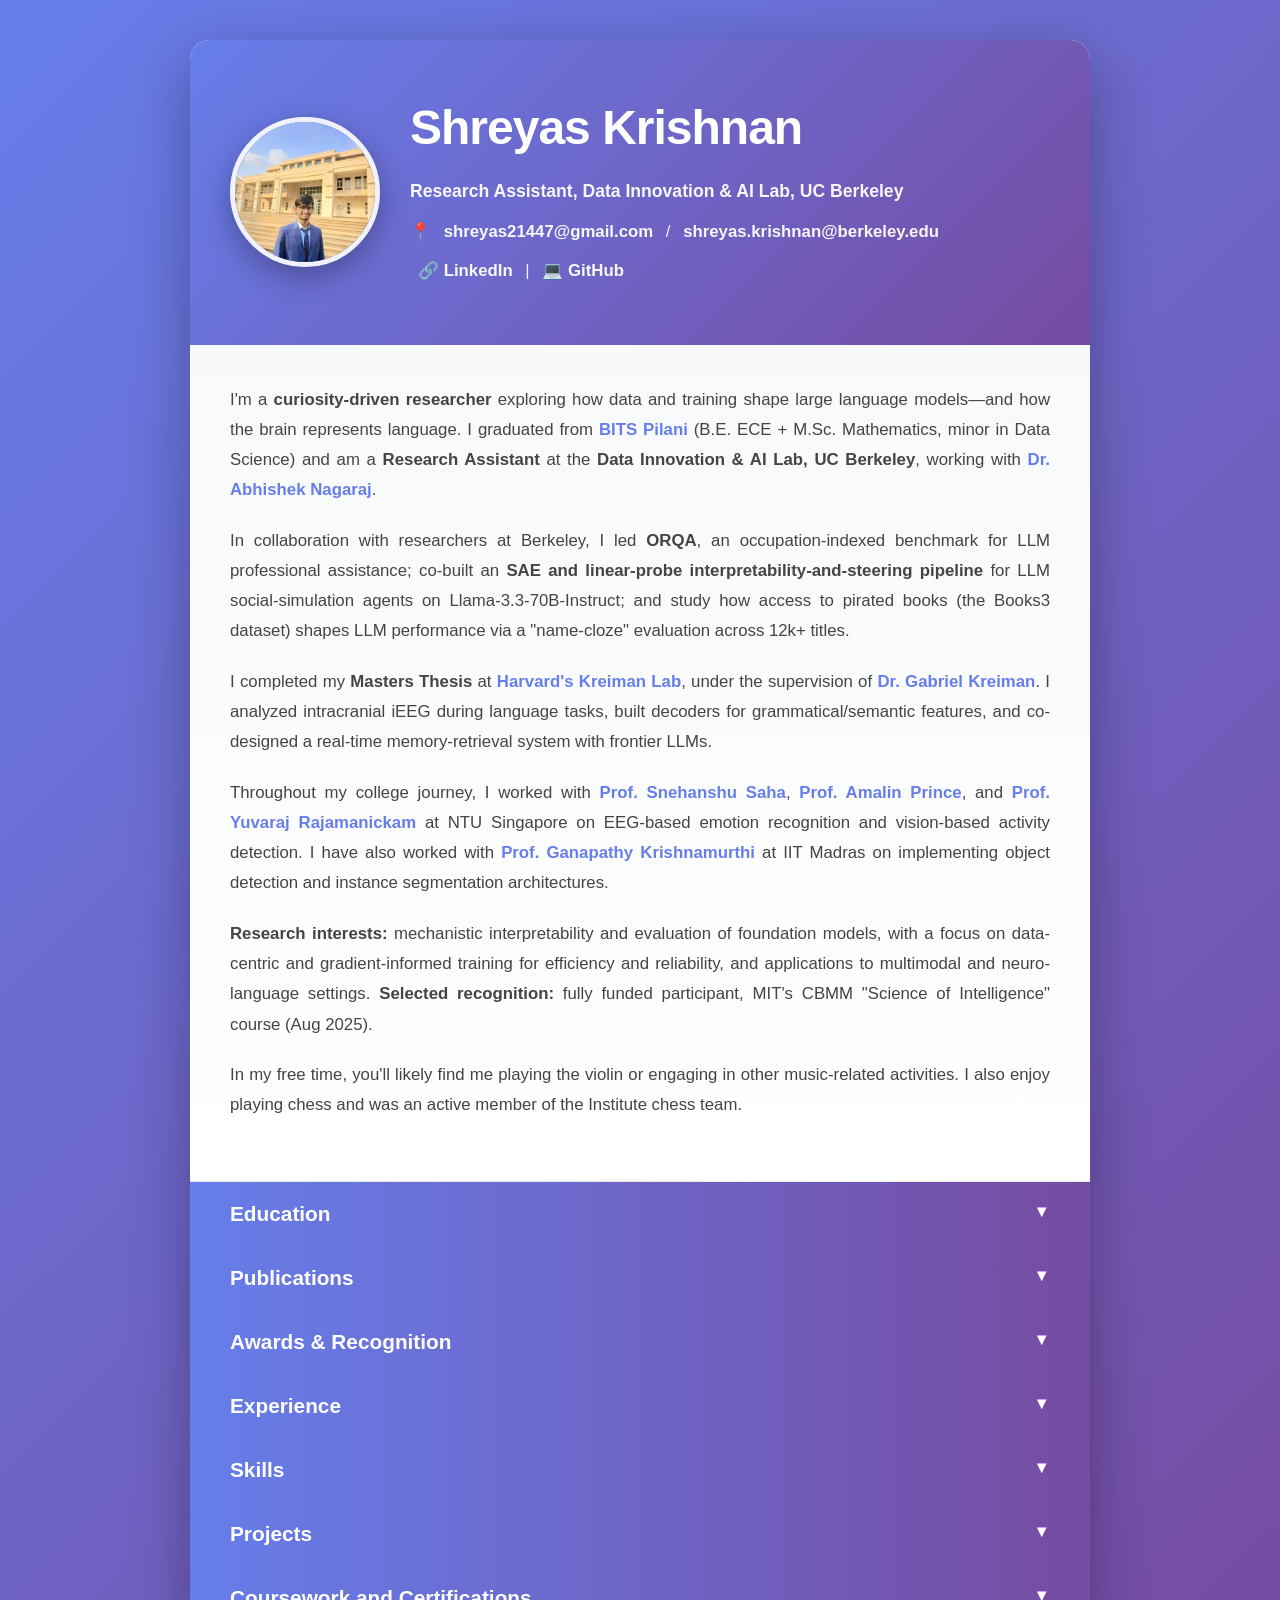
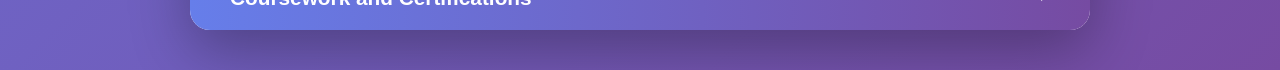
==== index.html @ ce3d44ed "Sync site with CV.pdf; switch contact email to shreyas.krishnan@berkeley.edu" ====
<!DOCTYPE html>
<html lang="en">
<head>
    <meta charset="UTF-8">
    <meta name="viewport" content="width=device-width, initial-scale=1.0">
    <meta http-equiv="Cache-Control" content="no-cache, no-store, must-revalidate">
    <meta http-equiv="Pragma" content="no-cache">
    <meta http-equiv="Expires" content="0">
    <meta name="description" content="Shreyas Krishnan - Research Assistant at the Data Innovation & AI Lab, UC Berkeley. Mechanistic interpretability and evaluation of foundation models, data-centric training, and neuro-language research.">
    <meta name="author" content="Shreyas Krishnan">
    <title>Shreyas Krishnan | Researcher & Engineer</title>
    <link rel="stylesheet" type="text/css" href="style.css">
</head>
<body>
    <div class="container">
        <header>
            <img src="me.jpeg" alt="Profile Picture" class="profile-pic">
            <div class="contact-info">
                <h1>Shreyas Krishnan</h1>
                <p style="font-size: 1.1em; margin-bottom: 12px;"><strong>Research Assistant, Data Innovation & AI Lab, UC Berkeley</strong></p>
                <p>📍 <a href="mailto:shreyas21447@gmail.com" target="_blank">shreyas21447@gmail.com</a> / <a href="mailto:shreyas.krishnan@berkeley.edu" target="_blank">shreyas.krishnan@berkeley.edu</a></p>
                <p><a href="https://www.linkedin.com/in/shreyas-krishnan-579989212/" target="_blank">🔗 LinkedIn</a> | <a href="https://github.com/sk160902" target="_blank">💻 GitHub</a></p>
            </div>
        </header>
        <div class="intro">
            <p>I'm a <strong>curiosity-driven researcher</strong> exploring how data and training shape large language models—and how the brain represents language. I graduated from <a href="https://www.bits-pilani.ac.in/goa/" target="_blank">BITS Pilani</a> (B.E. ECE + M.Sc. Mathematics, minor in Data Science) and am a <strong>Research Assistant</strong> at the <strong>Data Innovation & AI Lab, UC Berkeley</strong>, working with <a href="https://www.abhishekn.com/" target="_blank">Dr. Abhishek Nagaraj</a>.</p>

            <p>In collaboration with researchers at Berkeley, I led <strong>ORQA</strong>, an occupation-indexed benchmark for LLM professional assistance; co-built an <strong>SAE and linear-probe interpretability-and-steering pipeline</strong> for LLM social-simulation agents on Llama-3.3-70B-Instruct; and study how access to pirated books (the Books3 dataset) shapes LLM performance via a "name-cloze" evaluation across 12k+ titles.</p>
            
            <p>I completed my <strong>Masters Thesis</strong> at <a href="https://klab.tch.harvard.edu/" target="_blank">Harvard's Kreiman Lab</a>, under the supervision of <strong><a href="https://brain.harvard.edu/?people=gabriel-kreiman" target="_blank">Dr. Gabriel Kreiman</a></strong>. I analyzed intracranial iEEG during language tasks, built decoders for grammatical/semantic features, and co-designed a real-time memory-retrieval system with frontier LLMs.</p>
            
            <p>Throughout my college journey, I worked with <a href="https://www.bits-pilani.ac.in/goa/snehanshu-saha" target="_blank">Prof. Snehanshu Saha</a>, <a href="https://www.bits-pilani.ac.in/goa/amalin-prince-a" target="_blank">Prof. Amalin Prince</a>, and <a href="https://dr.ntu.edu.sg/cris/rp/rp01611" target="_blank">Prof. Yuvaraj Rajamanickam</a> at NTU Singapore on EEG-based emotion recognition and vision-based activity detection. I have also worked with <strong><a href="https://ed.iitm.ac.in/~gankrish/" target="_blank">Prof. Ganapathy Krishnamurthi</a></strong> at IIT Madras on implementing object detection and instance segmentation architectures.</p>
            
            <p><strong>Research interests:</strong> mechanistic interpretability and evaluation of foundation models, with a focus on data-centric and gradient-informed training for efficiency and reliability, and applications to multimodal and neuro-language settings. <strong>Selected recognition:</strong> fully funded participant, MIT's CBMM "Science of Intelligence" course (Aug 2025).</p>
            
            <p>In my free time, you'll likely find me playing the violin or engaging in other music-related activities. I also enjoy playing chess and was an active member of the Institute chess team.</p>
        </div>
        
        
        

        <!-- Education Section -->
        <section id="education">
            <button class="collapsible">Education</button>
            <div class="content">
                <section id="education">
                    <h2>Education</h2>
                    <div class="education-item">
                        <h3>🎓 Birla Institute of Technology and Science, Pilani - Goa Campus</h3>
                        <p><strong>Dual Degree:</strong> B.E. Electronics and Communication Engineering & M.Sc. Mathematics; Minor in Data Science</p>
                        <p>📅 Aug 2020 - Aug 2025</p>
                        <p><strong>Thesis:</strong> Beyond modalities: robust neural representation of language in the brain — <a href="https://klab.tch.harvard.edu/publications/Publications_Theses.html" target="_blank">Link</a></p>
                    </div>
                    <div class="education-item">
                        <h3>🏫 Central Board of Secondary Education</h3>
                        <p><strong>12th Grade:</strong> 94.6% (March 2020)</p>
                        <p><strong>10th Grade:</strong> 93.8% (March 2018)</p>
                    </div>
                </section>
                
            </div>
        </section>

        <!-- Publications Section -->
        <section id="publications">
            <button class="collapsible">Publications</button>
            <div class="content">
                <section id="publications">
                    <h2>Publications</h2>
                    
                    <h3 style="color: #667eea; margin-top: 20px; margin-bottom: 15px;">📚 Journal & Conference Papers</h3>

                    <div class="project-item">
                        <p><strong>S. Krishnan</strong>, A. Murugan, A. Nagaraj. <em>GlobeBench: Source-Grounded Evaluation of Local Geographic Assistance</em>. GenAI4World Workshop, COLM 2026.</p>
                        <p>Status: <span style="color: #28a745; font-weight: 600;">Accepted</span> | <a href="https://drive.google.com/file/d/1xiP2SgnE3cLuk8GjDX6QmC9SCT3b9lBt/view?usp=sharing" target="_blank">📄 Preprint</a></p>
                    </div>

                    <div class="project-item">
                        <p><strong>S. Krishnan</strong>, A. Thamma. <em>Human-Prior Correction: Post-hoc Calibration that Aligns Vision Models with Human Uncertainty</em>. ICCV - HiCV Workshop 2025.</p>
                        <p>Status: <span style="color: #28a745; font-weight: 600;">Accepted</span></p>
                    </div>

                    <div class="project-item">
                        <p>J. G. Fan, A. Murugan, <strong>S. Krishnan</strong>, A. Nagaraj. <em>Beyond Prompting: Using Sparse Autoencoders and Probes to Understand and Steer LLM Agents in Social Scientific Simulations</em>. NBER and EMNLP 2026.</p>
                        <p>Status: <span style="color: #28a745; font-weight: 600;">Accepted</span> | <a href="https://drive.google.com/file/d/1OtBwfhyYGNLafkCDrtJZJgt2ElcQUaCB/view?usp=drive_link" target="_blank">📄 Preprint</a></p>
                    </div>

                    <div class="project-item">
                        <p><strong>S. Krishnan</strong>, L. Murugan, A. Hassouneh, Y. Rajamanickam, A. Prince, T. Thiyagasundaram, M. Murugappan (2024). <em>Emotion Recognition using ResNet Feature Extraction on EEG Signals</em>. IET (UK), Book Chapter.</p>
                        <p><a href="https://doi.org/10.1049/PBHE056E_ch1" target="_blank">🔗 DOI</a> | <a href="https://drive.google.com/file/d/1P_c2sdwix7gb4zEip7kXa9dpnQrpAAET/view?usp=sharing" target="_blank">📄 View Paper</a></p>
                    </div>

                    <div class="project-item">
                        <p><strong>S. Krishnan</strong> (2025). <em>Vision Transformer for Hand-Raise Recognition in Remote Learning (93.82% ± 2.16%, 5-fold CV)</em>. IEEE CIACON 2025.</p>
                        <p>Status: <span style="color: #28a745; font-weight: 600;">Accepted</span> | <a href="https://ieeexplore.ieee.org/document/11189615" target="_blank">🔗 DOI</a> | <a href="https://drive.google.com/file/d/17EsKI99nexwI0IRmhUDE0p4kRCbpplAE/view?usp=sharing" target="_blank">📄 View Paper</a></p>
                    </div>

                    <div class="project-item">
                        <p><strong>S. Krishnan</strong>, A. Das (2025). <em>Harnessing Chaos and Causality in Neural Networks: A Pruning Strategy for Enhanced Performance and Explainability</em>. IJSCAI 2025.</p>
                        <p>Status: <span style="color: #28a745; font-weight: 600;">Accepted</span> | <a href="https://drive.google.com/file/d/1vUTmcQxy4MyT9sApzhch0Ic2o0ZmkBiw/view?usp=sharing" target="_blank">📄 View Paper</a></p>
                    </div>

                    <h3 style="color: #764ba2; margin-top: 30px; margin-bottom: 15px;">📝 Preprints / Under Review</h3>

                    <div class="project-item">
                        <p>D. Mayo, C. Zhang, <strong>S. Krishnan</strong>, A. Shaw, B. Katz, A. Barbu, B. Cheung (supervision). <em>Look But Don't Touch: Gradient-Informed Selection Training</em>. Under submission: ICLR 2026.</p>
                        <p>Status: <span style="color: #ffc107; font-weight: 600;">Under Review</span> | <a href="https://drive.google.com/file/d/1M84Wd7iwk7GG5nL_2XIQE_8A-V4XWT5N/view?usp=sharing" target="_blank">📄 Preprint</a></p>
                    </div>

                    <div class="project-item">
                        <p><strong>S. Krishnan</strong>, S. Chang, A. Nagaraj. <em>ORQA: An Occupation Realistic Question and Answer Benchmark for LLM Professional Assistance</em>. Under review at NeurIPS 2026.</p>
                        <p>Status: <span style="color: #ffc107; font-weight: 600;">Under Review</span> | <a href="https://drive.google.com/file/d/1BnGMlPYTXYX55ckbVwa9dPJT2jYlojpD/view?usp=drive_link" target="_blank">📄 Preprint</a></p>
                    </div>

                    <div class="project-item">
                        <p><strong>S. Krishnan</strong>, A. Thamma (2025). <em>Plan–Check–Revise: A Token-Paritized Two-Agent Protocol for Verifiable Math Reasoning</em>. Submitted to NeurIPS 2025 Workshop MATHAI.</p>
                        <p>Status: <span style="color: #ffc107; font-weight: 600;">Under Review</span></p>
                    </div>

                    <div class="project-item">
                        <p>S. Madan, <strong>S. Krishnan</strong>, G. Kreiman (2025). <em>Augmenting Human Memory with AI: Benchmarking Long-term Personal Memory Recall in LLMs</em>. Under submission: NeurIPS 2025.</p>
                        <p>Status: <span style="color: #ffc107; font-weight: 600;">Under Review</span> | <a href="https://drive.google.com/file/d/1PQPIRl56EdU1B-kvPxZWCYuzNp6ttm3b/view?usp=drive_link" target="_blank">📄 Preprint</a></p>
                    </div>

                    <div class="project-item">
                        <p>P. Misra*, <strong>S. Krishnan</strong>*, A. Sharma*, Y.-C. Shih, H.-Y. Yu, D. Weisholtz, S. Stone, J. Madsen, J. Bulacio, W. Bingaman, G. Kreiman (2025). <em>Robust and Multimodal Decoding of Syntax and Semantics with Intracranial Signals in the Human Brain</em>. Under submission at Nature. <span style="font-size: 0.9em;">(* equal contribution)</span></p>
                        <p>Status: <span style="color: #ffc107; font-weight: 600;">Under Review</span> | <a href="https://drive.google.com/file/d/15c-c06CzFE2np-uEJymfpxWymuqoP0vR/view?usp=sharing" target="_blank">📄 Preprint</a></p>
                    </div>

                    <div class="project-item">
                        <p><strong>S. Krishnan</strong>, A. Thamma (2025). <em>Hallucination Guardrails for VLM Instructions: Sensor–Language Conflict Detection for Safer Human–Robot Interaction</em>. Submitted to IEEE IROS 2025 Workshop HEAI.</p>
                        <p>Status: <span style="color: #ffc107; font-weight: 600;">Under Review</span></p>
                    </div>

                    <div class="project-item">
                        <p><em>Ongoing research with Dr. Abhishek Nagaraj on how access to pirated books (the Books3 dataset) shapes large language model performance. NBER Working Paper 33598.</em></p>
                        <p>Status: <span style="color: #17a2b8; font-weight: 600;">Ongoing Research</span> | <a href="https://drive.google.com/file/d/11LdFjislG8ZOv7t0aVWqF5dOCHzSQWx7/view?usp=sharing" target="_blank">📄 Working Paper</a></p>
                    </div>

                    <h3 style="color: #764ba2; margin-top: 30px; margin-bottom: 15px;">🧑‍⚖️ Service</h3>

                    <div class="project-item">
                        <p>Peer reviewer, <a href="https://mathai2025.github.io/" target="_blank">NeurIPS 2025 MATH-AI Workshop</a>.</p>
                    </div>

                </section>
            </div>
        </section>

        <!-- Awards & Recognition Section -->
        <section id="awards">
            <button class="collapsible">Awards & Recognition</button>
            <div class="content">
                <section id="awards">
                    <h2>Awards & Recognition</h2>
                    
                    <div class="education-item">
                        <h3>🏆 MIT Center for Brains, Minds and Machines (CBMM)</h3>
                        <p><strong>Selected Participant - Science of Intelligence Course</strong> | Woods Hole, MA | Aug 2025</p>
                        <p>Selected (fully funded) among ~30 global graduate students/postdocs worldwide for a deep-dive course on the science of intelligence.</p>
                    </div>

                </section>
            </div>
        </section>

        <!-- Experience Section -->
        <section id="experience">
            <button class="collapsible">Experience</button>
            <div class="content">
                <section id="experience">
                    <h2>Experience</h2>
                    
                    <div class="experience-item">
                        <h3>🎓 UC Berkeley – Data Innovation and AI Lab</h3>
                        <p><strong>Research Assistant</strong> | Berkeley, California, USA | Aug 2025 – Present</p>
                        <ul>
                            <li>Led <strong>ORQA</strong> (first author), an occupation-indexed benchmark of 1,021 source-verified Q&amp;A items across 183 occupations, built via an O*NET + BLS agentic pipeline; ranked 15 frontier and open-weight models, validated against GDPval and GDPval-AA Elo. Under review at NeurIPS 2026.</li>
                            <li>Built an <strong>SAE and linear-probe interpretability-and-steering pipeline</strong> (co-first author) for LLM social-simulation agents on Llama-3.3-70B-Instruct; dense λ sweeps over probe directions (82% layer-48 accuracy) shifted lottery switching points from ~30 to &gt;180 tokens with monotone, dose-dependent control. Accepted at NBER; under review at COLM.</li>
                            <li>Conducting research on how access to pirated books (Books3 dataset) shapes large language model performance, using a novel "name cloze" evaluation across 12,000+ books and causal identification based on publication-year variation. NBER Working Paper 33598.</li>
                            <li>Embedded ~20k books from ~200 publishers (Keepa) to map semantic market positioning; novel Positioning Measures beat genre dummies (e.g., ~34% review variance), revealing Big Five cross-genre hubs and challenger advantages.</li>
                            <li>Advisor: Dr. Abhishek Nagaraj.</li>
                        </ul>
                    </div>

                    <div class="experience-item">
                        <h3>🎓 Indian School of Business (ISB)</h3>
                        <p><strong>Research Associate</strong> | Hyderabad, India | Oct 2025 – Mar 2026</p>
                        <ul>
                            <li>Conducted AI and management/economics-related research, including literature review, dataset construction, and analysis of results.</li>
                            <li>Worked on research projects involving large language models, negotiation/management settings, and empirical evaluation.</li>
                        </ul>
                    </div>

                    <div class="experience-item">
                        <h3>🧠 Harvard University – Kreiman Lab</h3>
                        <p><strong>Master’s Thesis Researcher (Neuro-AI)</strong> | Boston, Massachusetts, USA | Jan 2024 – Aug 2025</p>
                        <ul>
                            <li>Collaboration ran remotely and in person, with on-site research at Harvard from Sep 2024 to Feb 2025.</li>
                            <li>Analyzed intracranial iEEG during language tasks; trained ML decoders for grammatical/semantic features; mapped region-specific effects.</li>
                            <li>Co-designed an LLM-based real-time memory retrieval system; evaluated Gemini 2.5, GPT-o3, Leta, Zep; built benchmarking/eval pipeline.</li>
                            <li>Manuscripts: Nature (final edits); NeurIPS 2025 submission (preprint available). Advisor: Dr. Gabriel Kreiman.</li>
                        </ul>
                    </div>
                    
                    <div class="experience-item">
                        <h3>🌏 Nanyang Technological University (NTU)</h3>
                        <p><strong>Research Intern (EEG/ML & Vision)</strong> | Singapore | Oct 2022 – May 2024</p>
                        <ul>
                            <li>EEG emotion recognition with ResNet/hybrid models: mean accuracy 99.34% (DREAMER), 92.18% (DEAP); first-author IET book chapter.</li>
                            <li>Vision Transformer for remote hand-raise detection; 93.82% ± 2.16% (5-fold CV); accepted to IEEE CIACON 2025.</li>
                            <li>Advisors: Dr. Amalin Prince, Dr. Yuvaraj Rajamanickam.</li>
                        </ul>
                    </div>
                    
                    <div class="experience-item">
                        <h3>🔬 National Institute of Advanced Studies (NIAS)</h3>
                        <p><strong>Research Intern (Model Compression)</strong> | Bangalore, India | May 2023 – May 2024</p>
                        <ul>
                            <li>Developed Granger-causality-guided pruning for interpretability and efficiency.</li>
                            <li>First-author IJSCAI 2025 paper. Advisor: Dr. Snehanshu Saha.</li>
                        </ul>
                    </div>
                    
                    <div class="experience-item">
                        <h3>🏛️ Indian Institute of Technology Madras</h3>
                        <p><strong>Research Intern (Detection/Segmentation)</strong> | Chennai, India | Jun 2023 – Aug 2023</p>
                        <ul>
                            <li>Implemented FAIR-style architectures for object detection and instance segmentation; ran ablations and analysis.</li>
                            <li>Advisor: <a href="https://ed.iitm.ac.in/~gankrish/" target="_blank">Dr. Ganapathy Krishnamurthy</a>.</li>
                        </ul>
                    </div>

                    <div class="experience-item">
                        <h3>💼 OnFinance AI</h3>
                        <p><strong>AI Engineer Intern (LLM/RAG)</strong> | Bangalore, India | May 2024 – Aug 2024</p>
                        <ul>
                            <li>Fine-tuned LLaMA 3 and VLMs for financial analysis; OCR-based extraction & automated report generation with RAG.</li>
                            <li>Improved citation quality and built end-to-end financial document analysis pipeline.</li>
                        </ul>
                    </div>

                </section>
                
            </div>
        </section>

        <!-- Skills Section -->
        <section id="skills">
            <button class="collapsible">Skills</button>
            <div class="content">
                <section id="skills">
                    <h2>Skills</h2>
                    <div class="skills-category">
                        <h3>Programming:</h3>
                        <p>Python, MATLAB, C/C++, JavaScript, HTML, CSS</p>
                    </div>
                    <div class="skills-category">
                        <h3>ML / Tools:</h3>
                        <p>PyTorch, TensorFlow, scikit-learn, OpenCV, Pandas/NumPy, Linux, Git, Weights & Biases, basic distributed training</p>
                    </div>
                    <div class="skills-category">
                        <h3>NLP / Systems:</h3>
                        <p>OCR pipelines, RAG, LLM fine-tuning and evaluation; iEEG and EEG processing</p>
                    </div>
                    <div class="skills-category">
                        <h3>Robotics:</h3>
                        <p>Robot Operating System (ROS), Gazebo</p>
                    </div>
                    <div class="skills-category">
                        <h3>Design:</h3>
                        <p>Adobe Illustrator, Inkscape, Adobe Photoshop</p>
                    </div>
                </section>
                
            </div>
        </section>

        <!-- Projects Section -->
        <section id="projects">
            <button class="collapsible">Projects</button>
            <div class="content">
                <section id="projects">
                    <h2>Projects</h2>
                    <div class="project-item">
                        <h3>Happymonk.co</h3>
                        <p>Python, TensorFlow, NumPy, Scikit-Learn</p>
                        <p><a href="https://github.com/sk160902/Happymonk_assignment">Project Link</a></p>
                        <p>Developed a 1-hidden layer neural network model that adapts to the most suitable activation function according to the dataset.</p>
                    </div>
                    <div class="project-item">
                        <h3>Society of Artificial Intelligence and Deep Learning - BITS Pilani Goa</h3>
                        <p>Python</p>
                        <p><a href="https://github.com/sk160902/SAiDL-Spring-Assignment-2022">Project Link</a></p>
                        <p>Worked on NLP using a mixup strategy on the TREC dataset and Bayesian Inference via MCMC for sampling MLP weights.</p>
                    </div>
                    <div class="project-item">
                        <h3>Meta_learning: Analyzing ECG Signals Using Machine Learning Algorithms</h3>
                        <p>Python, Scikit-Learn, Pandas</p>
                        <p><a href="https://colab.research.google.com/drive/1_d0SoHS5g_pzn_7YM8BMrpjetnLFvq9S?usp=sharing">Project Link</a></p>
                        <p>Feature analysis, correlation-based feature selection, and classification of ECG signal data for predicting Arrhythmia.</p>
                    </div>
                    <div class="project-item">
                        <h3>Quantum Computing</h3>
                        <p>Python, Qiskit, NumPy</p>
                        <p><a href="https://colab.research.google.com/drive/1ns0ohjnD8CVb2Zu8jSPTxJloO7BLSbLz?usp=sharing">Project Link</a></p>
                        <p>Implemented a half adder circuit using the open source software development kit Qiskit.</p>
                    </div>
                    <div class="project-item">
                        <h3>Electronics and Robotics Club - BITS Pilani Goa</h3>
                        <p>Robot Operating System (ROS), Gazebo</p>
                        <p><a href="https://github.com/sk160902/ERC-hackathon-assignment">Project Link</a></p>
                        <p>Developed obstacle detection, PID controller, and path planning stack using ROS in Python, implementing the Dijkstra algorithm for path planning.</p>
                    </div>
                </section>
                
            </div>
        </section>

        <!-- Coursework and Certifications Section -->
        <section id="coursework">
            <button class="collapsible">Coursework and Certifications</button>
            <div class="content">
                <section id="coursework">
                    <h2>Coursework and Certifications</h2>
                    <div class="coursework-category">
                        <h3>Advanced / Graduate-level Topics:</h3>
                        <p>Neural Circuits and Computation (Ila Fiete, MIT BCS), Machine Learning (Course Rep, BITS-F464), Optimization, Statistical Inference & Applied Statistical Methods, Foundations of Data Science</p>
                    </div>
                    <div class="coursework-category">
                        <h3>Undergraduate Core:</h3>
                        <p>Linear Algebra, Probability and Statistics, Numerical Analysis, Digital Signal Processing, Multivariate Calculus, Ordinary Differential Equations, Discrete Mathematics, Introduction To Functional Analysis, Control Systems</p>
                    </div>
                    <div class="certifications">
                        <h3>Certificates:</h3>
                        <ul>
                            <li><a href="https://drive.google.com/file/d/1AQi6srP5r-4mx0FzHHhNFnPnau3HFj1-/view?usp=drive_link">Certificate of Research Intern at National Aerospace Laboratories</a> - Aug 2022</li>
                            <li><a href="https://drive.google.com/file/d/18iVk-5Viu4t01G7dm4GP4zQ31mhfOE_w/view?usp=drive_link">Certificate of Research Intern at Indian Institute of Technology Madras (IIT-M)</a> - Jul 2023</li>
                        </ul>
                    </div>
                    <div class="role">
                        <h3>Course Representative:</h3>
                        <p>Machine Learning (BITS-F464), Fostered student input and communicated announcements. Oversaw course-related announcements and facilitating coordination between faculty and students - Aug-Dec 2023</p>
                    </div>
                </section>
                
            </div>
        </section>
    </div>

    <!-- JavaScript for Collapsible Sections -->
    <script>
        document.addEventListener("DOMContentLoaded", function() {
            var coll = document.getElementsByClassName("collapsible");
            for (var i = 0; i < coll.length; i++) {
                coll[i].addEventListener("click", function() {
                    this.classList.toggle("active");
                    var content = this.nextElementSibling;
                    if (content.style.maxHeight) {
                        content.style.maxHeight = null;
                    } else {
                        content.style.maxHeight = content.scrollHeight + "px";
                    }
                });
            }
        });
    </script>
</body>
</html>
---- style.css ----
/* Global Styles */
* {
    margin: 0;
    padding: 0;
    box-sizing: border-box;
}

body {
    font-family: 'Segoe UI', Tahoma, Geneva, Verdana, sans-serif;
    background: linear-gradient(135deg, #667eea 0%, #764ba2 100%);
    color: #333;
    line-height: 1.6;
    min-height: 100vh;
    padding: 40px 20px;
}

.container {
    max-width: 900px;
    margin: 0 auto;
    background: white;
    border-radius: 20px;
    box-shadow: 0 20px 60px rgba(0, 0, 0, 0.3);
    overflow: hidden;
    animation: fadeIn 0.8s ease-in;
}

@keyframes fadeIn {
    from {
        opacity: 0;
        transform: translateY(30px);
    }
    to {
        opacity: 1;
        transform: translateY(0);
    }
}

/* Header Styles */
header {
    background: linear-gradient(135deg, #667eea 0%, #764ba2 100%);
    color: white;
    padding: 50px 40px;
    display: flex;
    align-items: center;
    flex-wrap: wrap;
    gap: 30px;
}

.profile-pic {
    width: 150px;
    height: 150px;
    border-radius: 50%;
    border: 5px solid rgba(255, 255, 255, 0.9);
    object-fit: cover;
    box-shadow: 0 10px 30px rgba(0, 0, 0, 0.3);
    transition: transform 0.3s ease, box-shadow 0.3s ease;
}

.profile-pic:hover {
    transform: scale(1.05) rotate(3deg);
    box-shadow: 0 15px 40px rgba(0, 0, 0, 0.4);
}

.contact-info {
    flex: 1;
    min-width: 250px;
}

header h1 {
    font-size: 3em;
    margin-bottom: 10px;
    font-weight: 700;
    letter-spacing: -1px;
}

header p {
    margin: 8px 0;
    font-size: 1.05em;
    opacity: 0.95;
}

header a {
    color: white;
    text-decoration: none;
    font-weight: 600;
    padding: 2px 8px;
    border-radius: 5px;
    transition: all 0.3s ease;
    display: inline-block;
}

header a:hover {
    background: rgba(255, 255, 255, 0.2);
    transform: translateY(-2px);
}

/* Intro Section */
.intro {
    padding: 40px;
    background: linear-gradient(to bottom, #f8f9fa, white);
    border-bottom: 1px solid #e9ecef;
}

.intro p {
    margin-bottom: 1.2em;
    line-height: 1.8;
    text-align: justify;
    font-size: 1.05em;
    color: #444;
}

.intro a {
    color: #667eea;
    text-decoration: none;
    font-weight: 600;
    border-bottom: 2px solid transparent;
    transition: all 0.3s ease;
}

.intro a:hover {
    color: #764ba2;
    border-bottom-color: #764ba2;
}

/* Collapsible Sections */
.collapsible {
    background: linear-gradient(to right, #667eea, #764ba2);
    color: white;
    cursor: pointer;
    padding: 20px 40px;
    width: 100%;
    border: none;
    text-align: left;
    outline: none;
    font-size: 1.3em;
    font-weight: 600;
    transition: all 0.3s ease;
    position: relative;
    overflow: hidden;
}

.collapsible::before {
    content: '▼';
    position: absolute;
    right: 40px;
    transition: transform 0.3s ease;
    font-size: 0.8em;
}

.collapsible.active::before {
    transform: rotate(180deg);
}

.collapsible:hover {
    background: linear-gradient(to right, #5568d3, #6339a1);
    padding-left: 50px;
}

.collapsible::after {
    content: '';
    position: absolute;
    left: -100%;
    top: 0;
    width: 100%;
    height: 100%;
    background: rgba(255, 255, 255, 0.1);
    transition: left 0.5s ease;
}

.collapsible:hover::after {
    left: 100%;
}

.content {
    padding: 0 40px;
    max-height: 0;
    overflow: hidden;
    transition: max-height 0.4s ease, padding 0.4s ease;
    background: white;
}

.content section {
    padding: 30px 0;
}

.content h2 {
    color: #667eea;
    font-size: 2em;
    margin-bottom: 25px;
    border-bottom: 3px solid #667eea;
    padding-bottom: 10px;
}

.content h3 {
    color: #333;
    font-size: 1.3em;
    margin-bottom: 10px;
    font-weight: 600;
}

/* Education Section */
.education-item {
    background: #f8f9fa;
    padding: 20px;
    margin-bottom: 20px;
    border-radius: 10px;
    border-left: 4px solid #667eea;
    transition: all 0.3s ease;
}

.education-item:hover {
    transform: translateX(10px);
    box-shadow: 0 5px 15px rgba(102, 126, 234, 0.2);
}

.education-item p {
    margin: 5px 0;
    color: #555;
}

/* Experience Section */
.experience-item {
    background: #f8f9fa;
    padding: 25px;
    margin-bottom: 25px;
    border-radius: 10px;
    border-left: 4px solid #764ba2;
    transition: all 0.3s ease;
}

.experience-item:hover {
    transform: translateX(10px);
    box-shadow: 0 5px 15px rgba(118, 75, 162, 0.2);
}

.experience-item p {
    color: #666;
    margin: 8px 0;
    font-style: italic;
}

.experience-item ul {
    margin-top: 15px;
    padding-left: 25px;
}

.experience-item li {
    margin: 8px 0;
    color: #555;
    line-height: 1.6;
}

/* Skills Section */
.skills-category {
    background: linear-gradient(135deg, #f8f9fa 0%, #e9ecef 100%);
    padding: 20px;
    margin-bottom: 20px;
    border-radius: 10px;
    border-left: 4px solid #667eea;
    transition: all 0.3s ease;
}

.skills-category:hover {
    transform: translateX(10px);
    box-shadow: 0 5px 15px rgba(102, 126, 234, 0.2);
}

.skills-category h3 {
    color: #667eea;
    margin-bottom: 10px;
}

.skills-category p {
    color: #555;
    line-height: 1.8;
}

/* Projects Section */
.project-item {
    background: #f8f9fa;
    padding: 25px;
    margin-bottom: 25px;
    border-radius: 10px;
    border-left: 4px solid #667eea;
    transition: all 0.3s ease;
}

.project-item:hover {
    transform: translateX(10px);
    box-shadow: 0 5px 15px rgba(102, 126, 234, 0.2);
}

.project-item p {
    margin: 8px 0;
    color: #555;
}

.project-item a {
    color: #667eea;
    text-decoration: none;
    font-weight: 600;
    transition: all 0.3s ease;
}

.project-item a:hover {
    color: #764ba2;
    text-decoration: underline;
}

/* Coursework Section */
.coursework-category {
    background: #f8f9fa;
    padding: 20px;
    margin-bottom: 20px;
    border-radius: 10px;
    border-left: 4px solid #764ba2;
}

.coursework-category h3 {
    color: #764ba2;
    margin-bottom: 10px;
}

.coursework-category p {
    color: #555;
    line-height: 1.8;
}

.certifications,
.role {
    background: #f8f9fa;
    padding: 20px;
    margin-bottom: 20px;
    border-radius: 10px;
    border-left: 4px solid #667eea;
}

.certifications h3,
.role h3 {
    color: #667eea;
    margin-bottom: 15px;
}

.certifications ul {
    padding-left: 25px;
}

.certifications li {
    margin: 10px 0;
    color: #555;
    line-height: 1.6;
}

.certifications a,
.role a {
    color: #667eea;
    text-decoration: none;
    font-weight: 600;
    transition: all 0.3s ease;
}

.certifications a:hover,
.role a:hover {
    color: #764ba2;
    text-decoration: underline;
}

.role p {
    color: #555;
    line-height: 1.8;
}

/* Responsive Design */
@media (max-width: 768px) {
    body {
        padding: 20px 10px;
    }

    .container {
        border-radius: 15px;
    }

    header {
        padding: 40px 30px;
        gap: 20px;
    }

    .profile-pic {
        width: 120px;
        height: 120px;
    }

    header h1 {
        font-size: 2.2em;
    }

    .intro,
    .content {
        padding: 30px 25px;
    }

    .collapsible {
        padding: 18px 30px;
        font-size: 1.2em;
    }

    .collapsible::before {
        right: 30px;
    }
}

@media (max-width: 480px) {
    body {
        padding: 15px 5px;
    }

    header {
        padding: 30px 20px;
        flex-direction: column;
        text-align: center;
    }

    .profile-pic {
        width: 100px;
        height: 100px;
    }

    header h1 {
        font-size: 1.8em;
    }

    header p {
        font-size: 0.95em;
    }

    .intro,
    .content {
        padding: 25px 20px;
    }

    .collapsible {
        padding: 15px 20px;
        font-size: 1.1em;
    }

    .collapsible::before {
        right: 20px;
    }

    .content h2 {
        font-size: 1.6em;
    }

    .education-item,
    .experience-item,
    .skills-category,
    .project-item,
    .coursework-category,
    .certifications,
    .role {
        padding: 15px;
    }
}
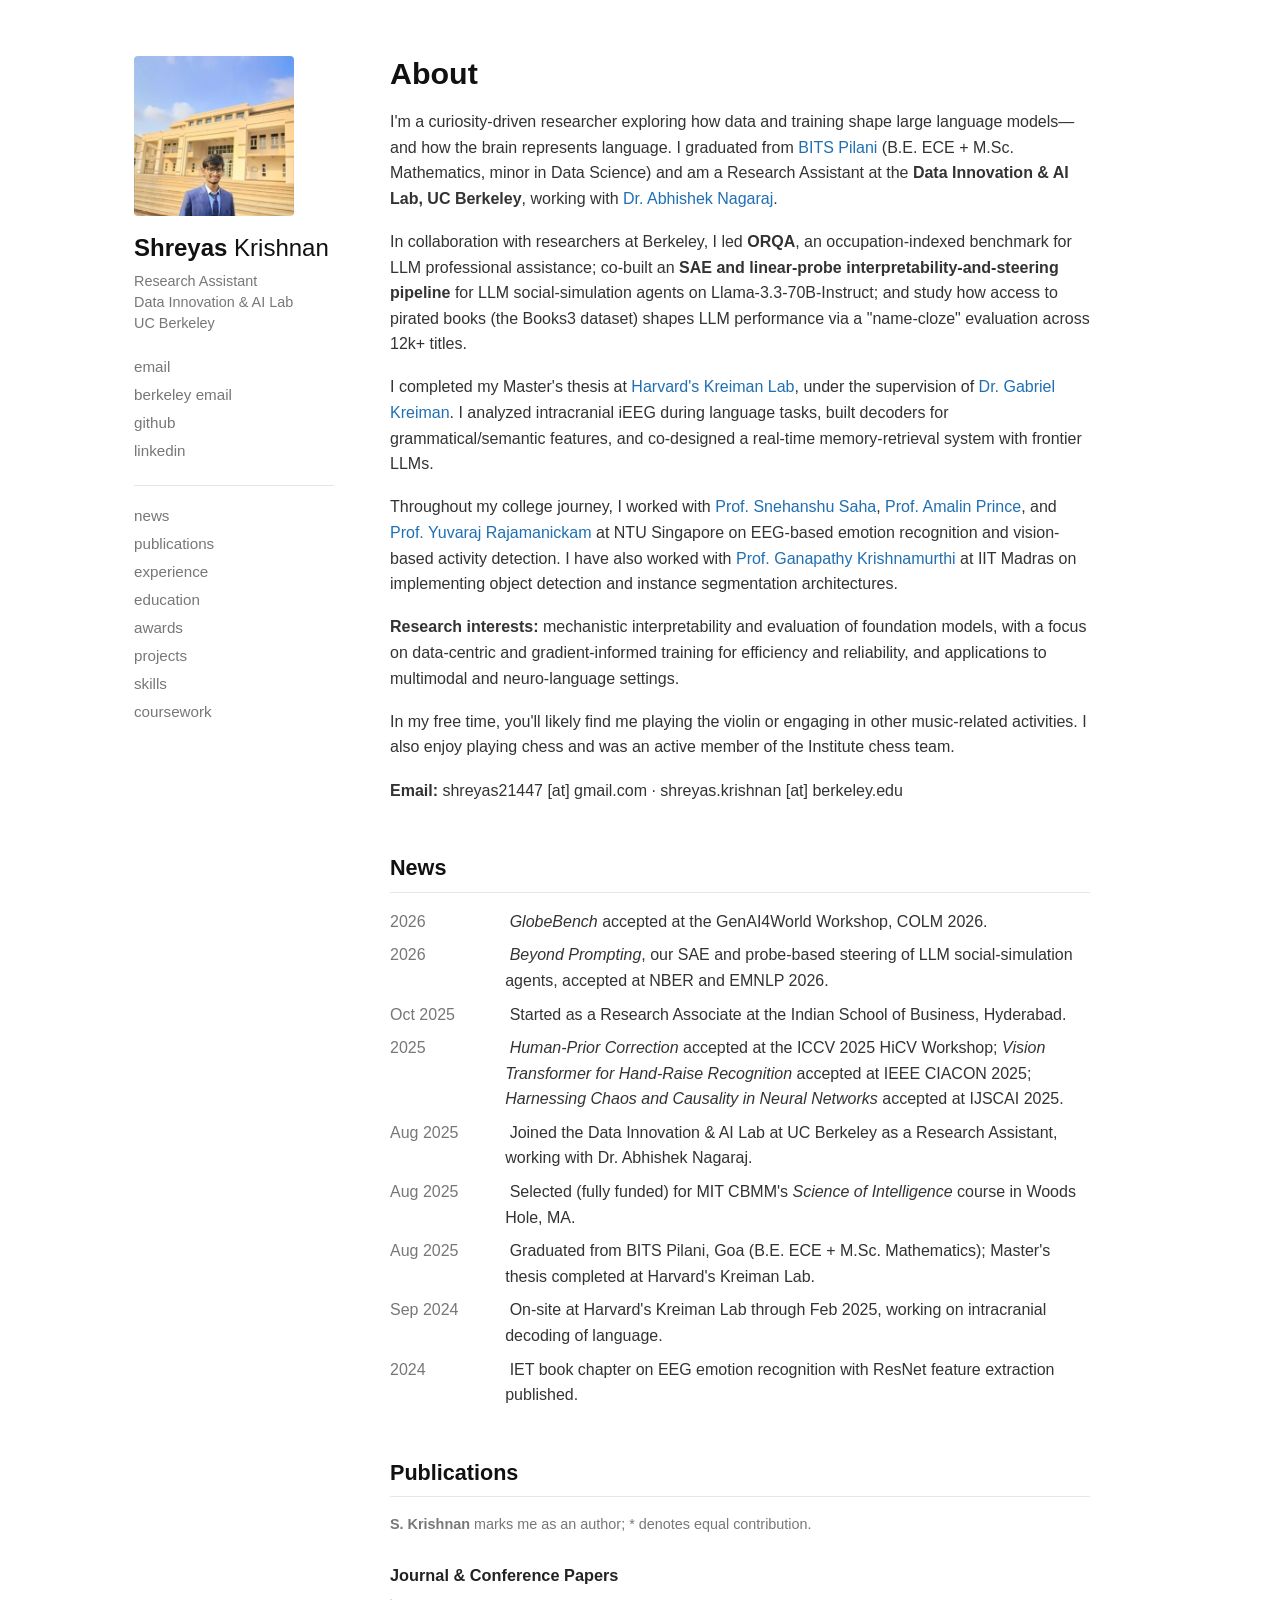
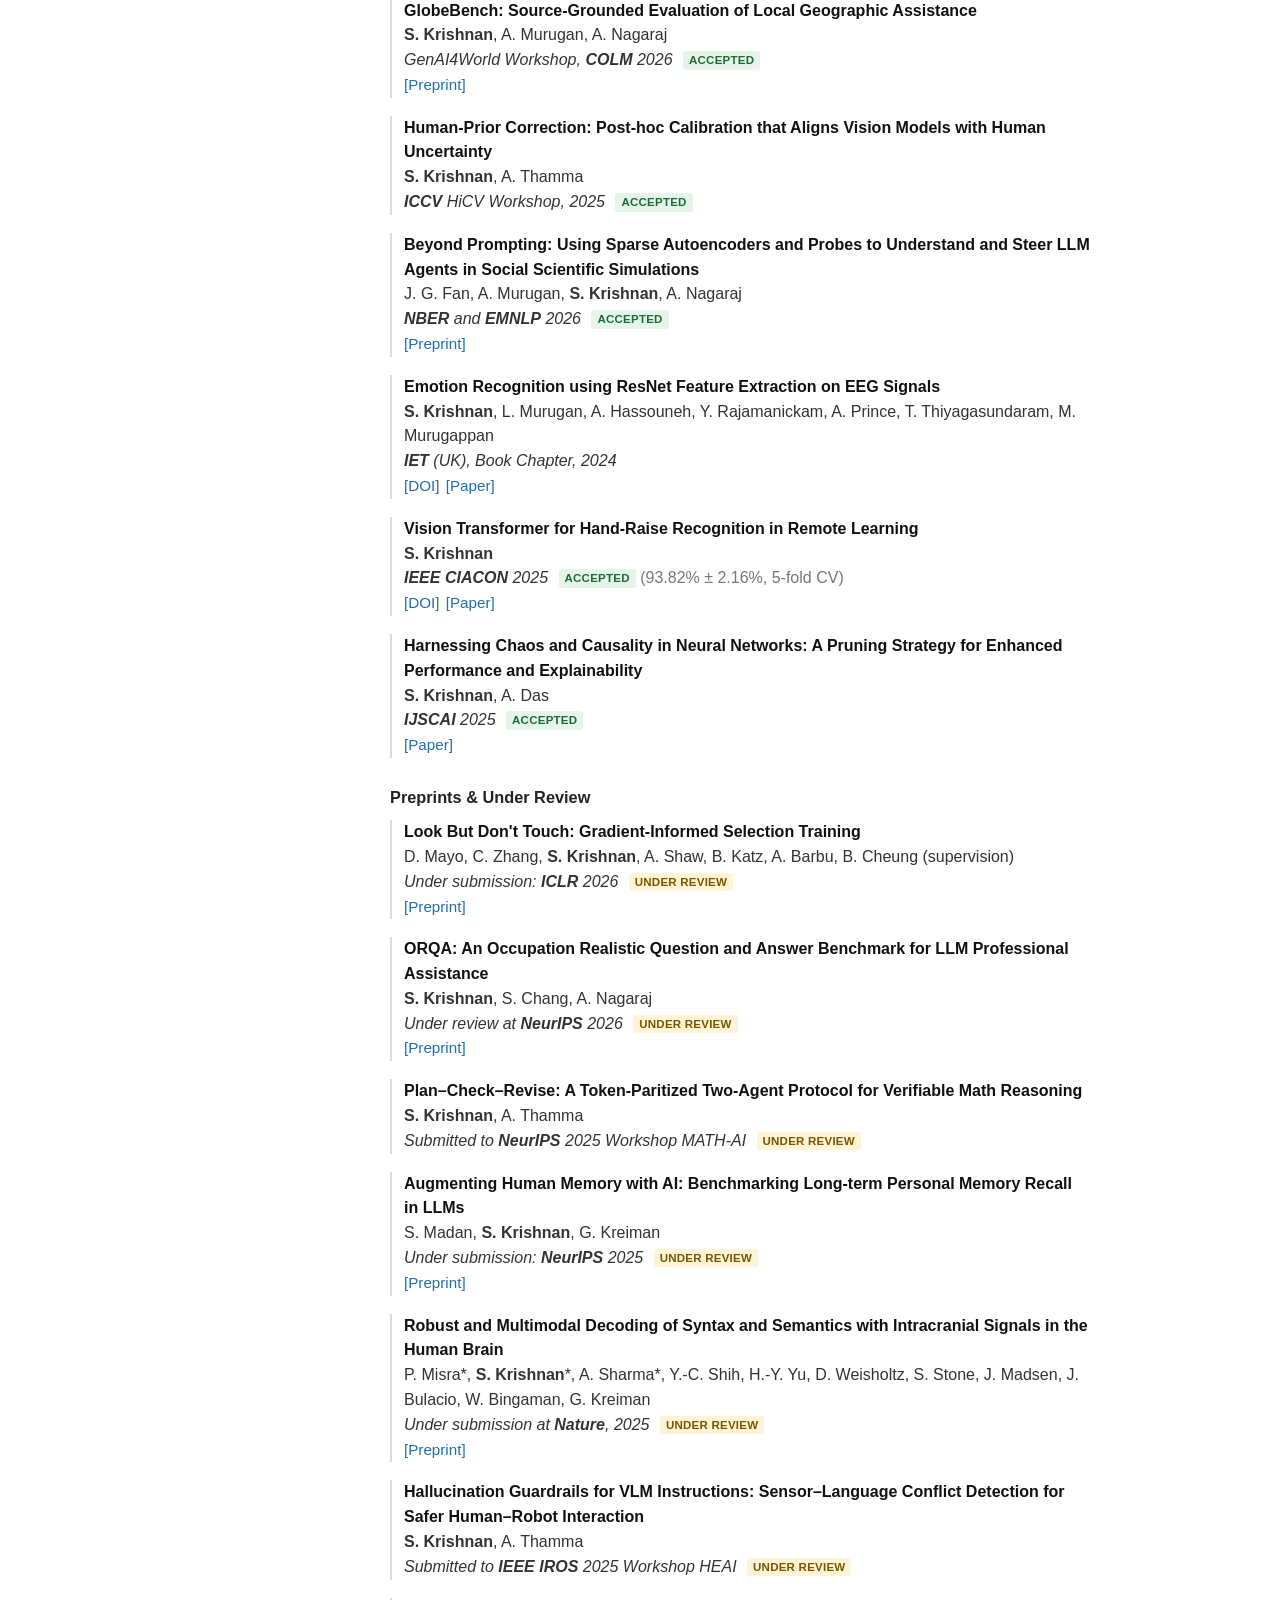
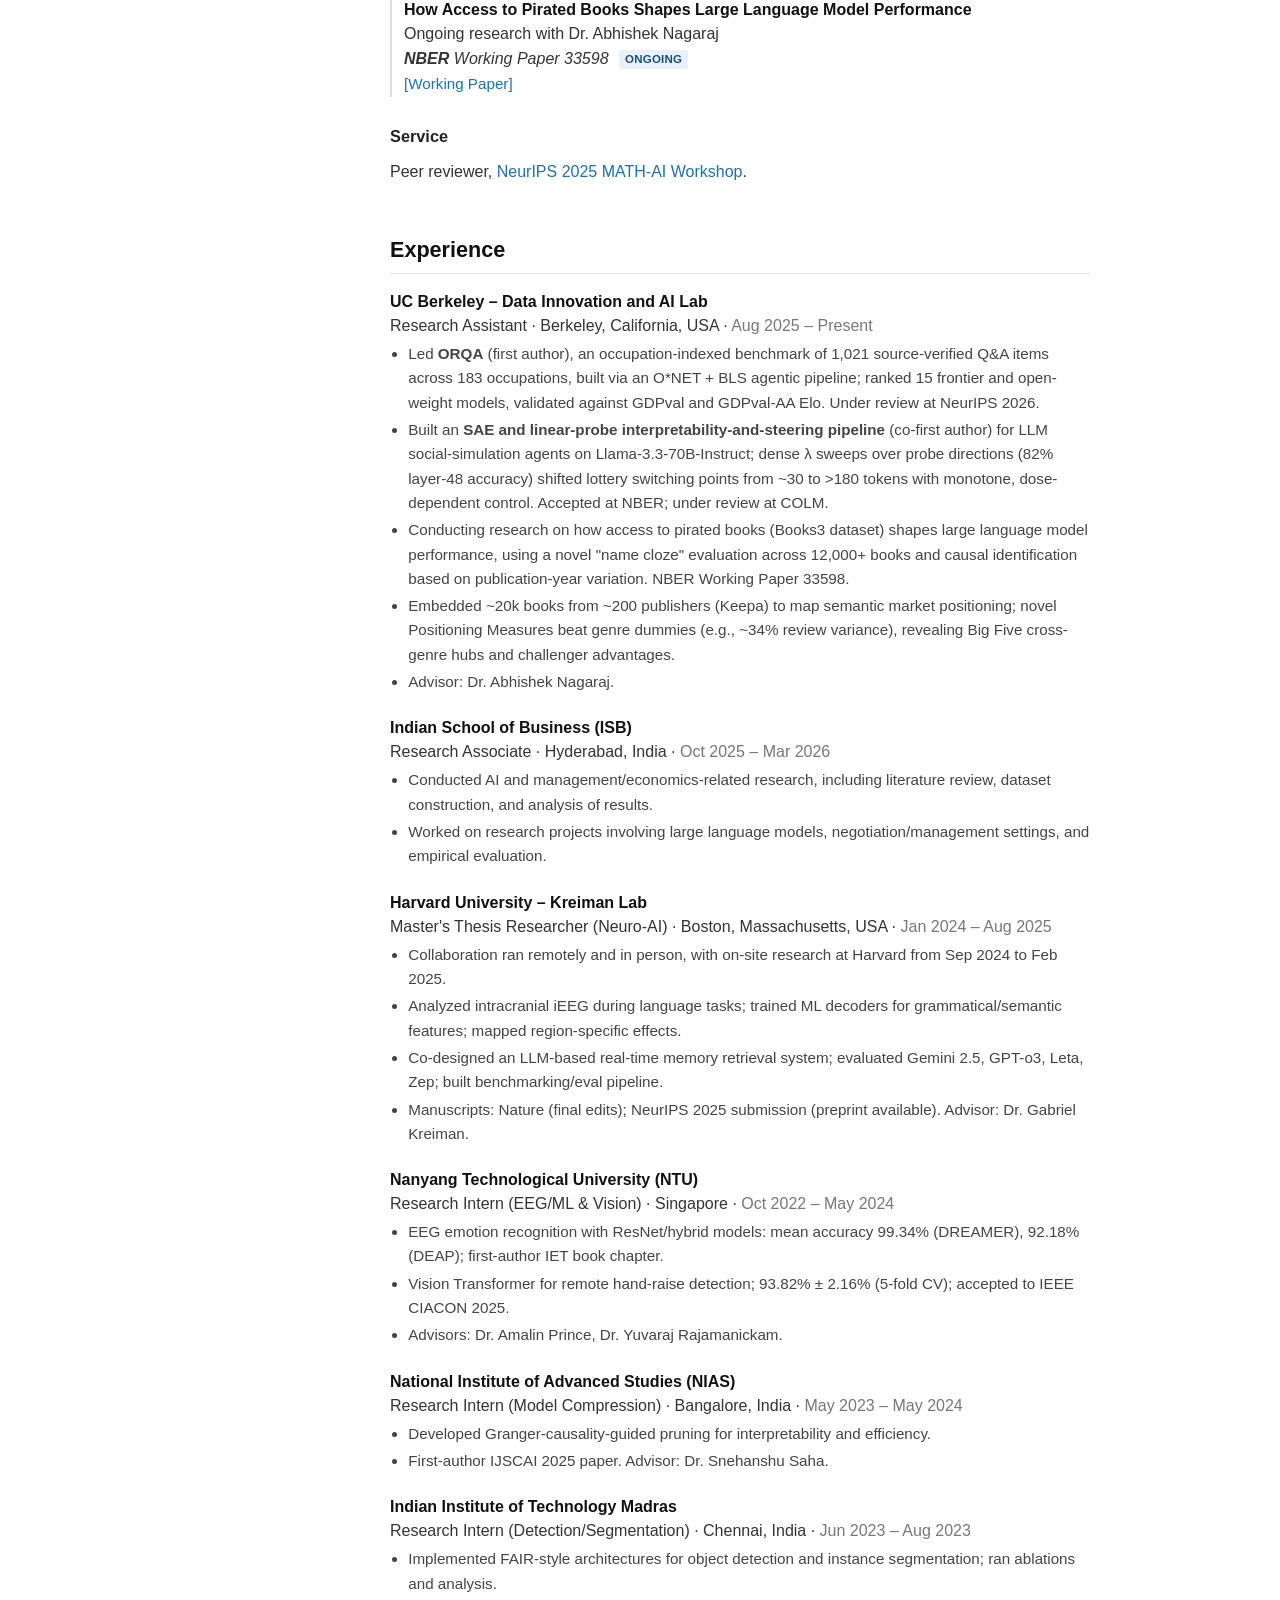
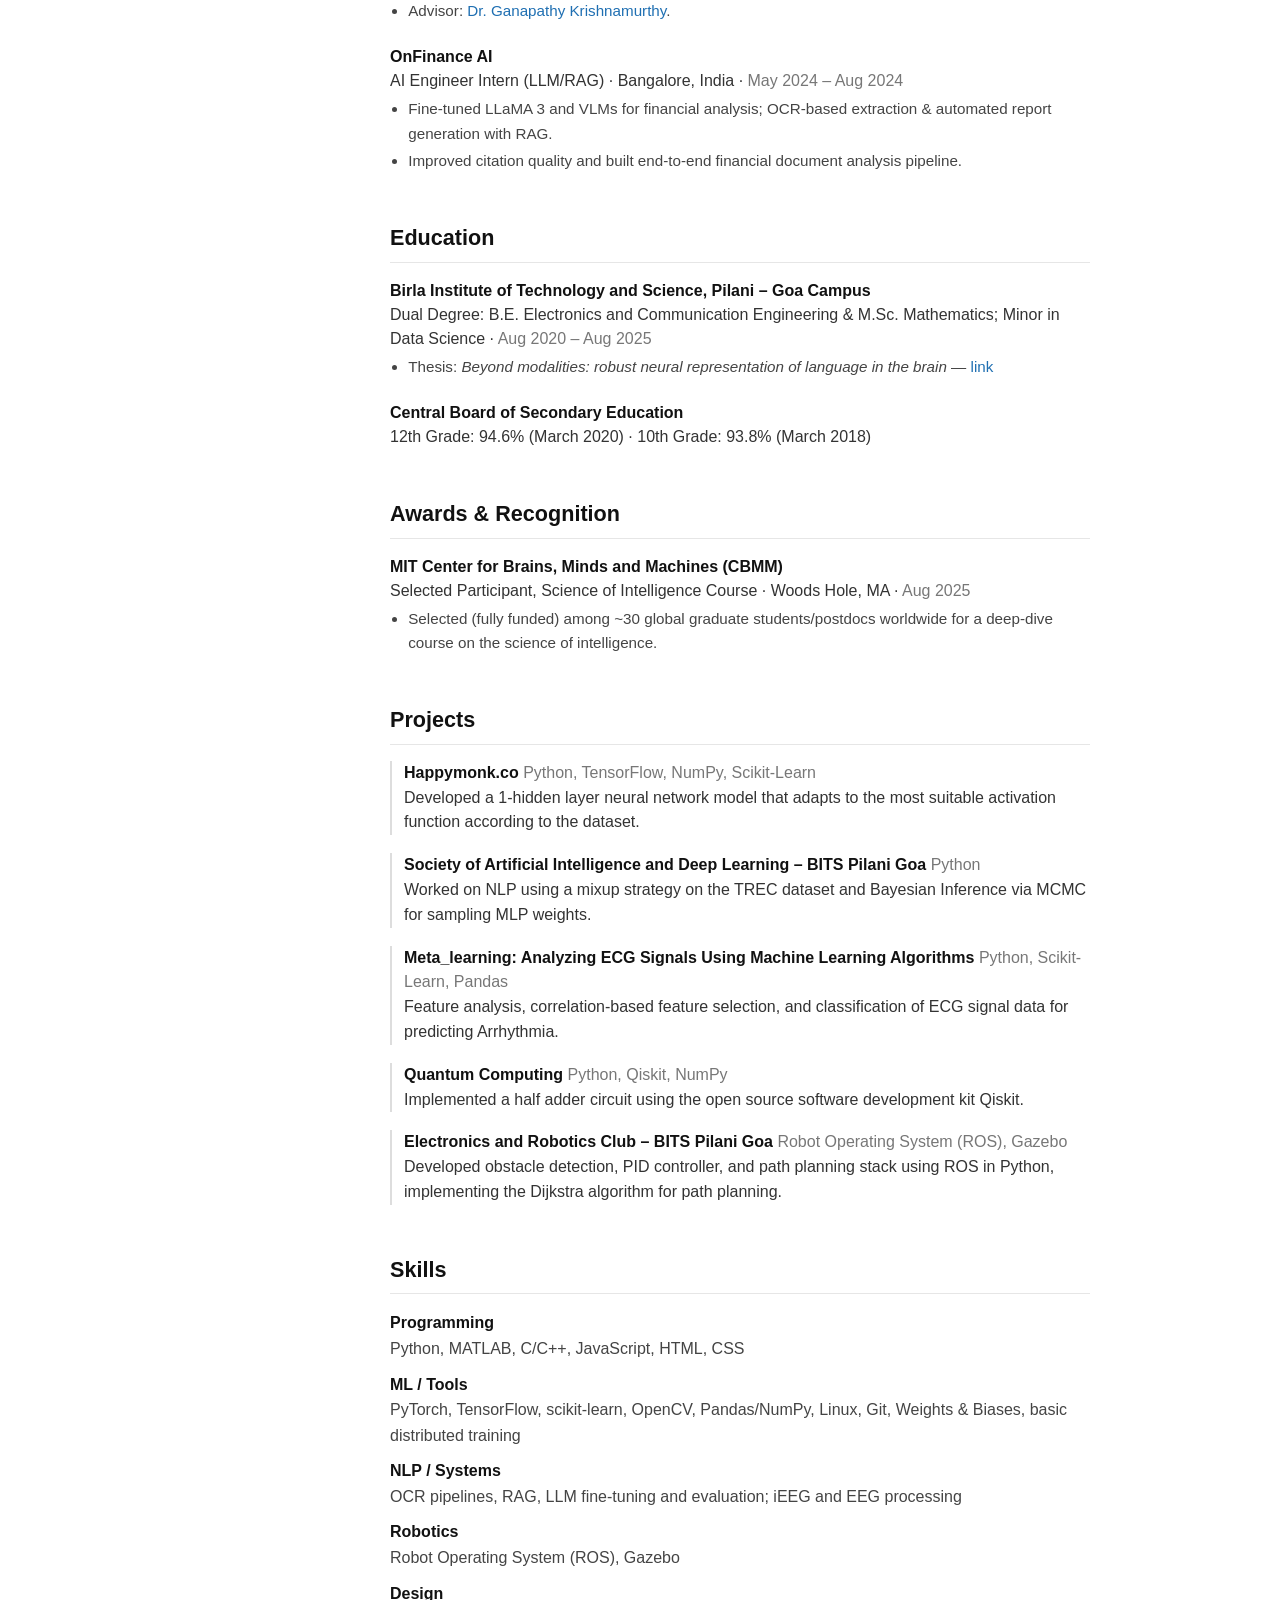
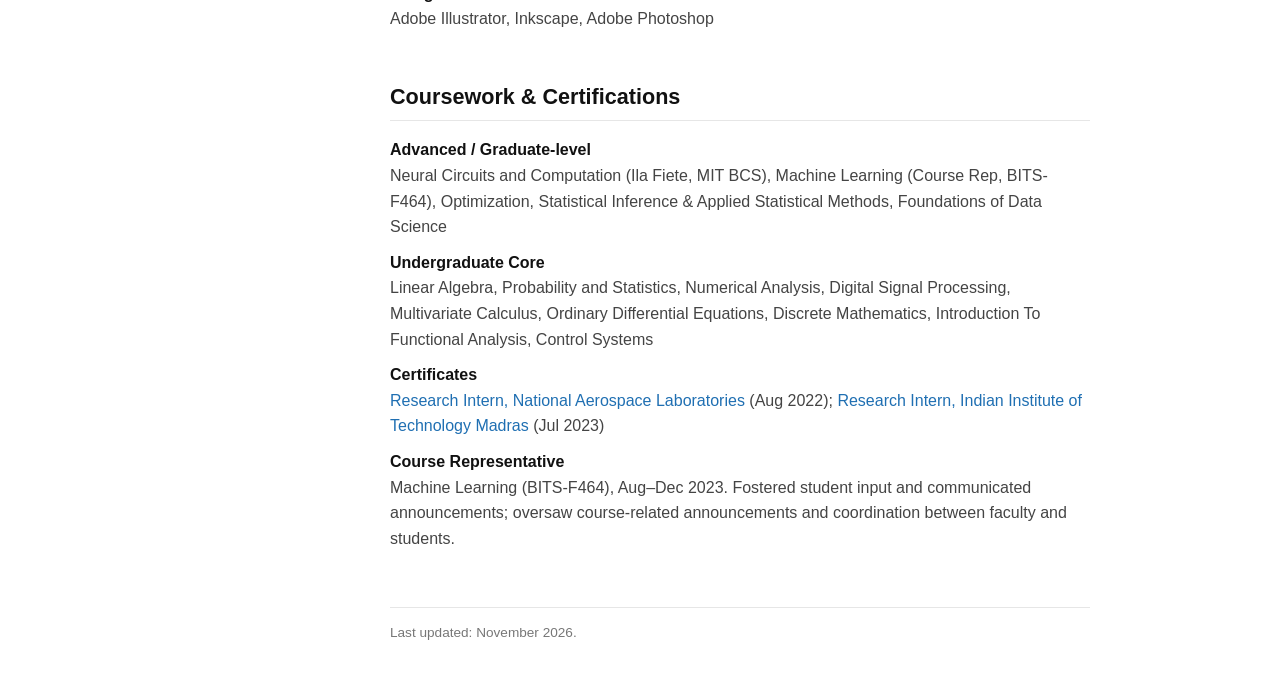
==== commit 454cdb7d: "Restructure site into flat sections with News and sidebar nav" ====
--- a/index.html
+++ b/index.html
@@ -8,362 +8,311 @@
     <meta http-equiv="Expires" content="0">
     <meta name="description" content="Shreyas Krishnan - Research Assistant at the Data Innovation & AI Lab, UC Berkeley. Mechanistic interpretability and evaluation of foundation models, data-centric training, and neuro-language research.">
     <meta name="author" content="Shreyas Krishnan">
-    <title>Shreyas Krishnan | Researcher & Engineer</title>
+    <meta name="theme-color" content="#ffffff">
+    <title>Shreyas Krishnan</title>
     <link rel="stylesheet" type="text/css" href="style.css">
 </head>
 <body>
-    <div class="container">
-        <header>
-            <img src="me.jpeg" alt="Profile Picture" class="profile-pic">
-            <div class="contact-info">
-                <h1>Shreyas Krishnan</h1>
-                <p style="font-size: 1.1em; margin-bottom: 12px;"><strong>Research Assistant, Data Innovation & AI Lab, UC Berkeley</strong></p>
-                <p>📍 <a href="mailto:shreyas21447@gmail.com" target="_blank">shreyas21447@gmail.com</a> / <a href="mailto:shreyas.krishnan@berkeley.edu" target="_blank">shreyas.krishnan@berkeley.edu</a></p>
-                <p><a href="https://www.linkedin.com/in/shreyas-krishnan-579989212/" target="_blank">🔗 LinkedIn</a> | <a href="https://github.com/sk160902" target="_blank">💻 GitHub</a></p>
-            </div>
-        </header>
-        <div class="intro">
-            <p>I'm a <strong>curiosity-driven researcher</strong> exploring how data and training shape large language models—and how the brain represents language. I graduated from <a href="https://www.bits-pilani.ac.in/goa/" target="_blank">BITS Pilani</a> (B.E. ECE + M.Sc. Mathematics, minor in Data Science) and am a <strong>Research Assistant</strong> at the <strong>Data Innovation & AI Lab, UC Berkeley</strong>, working with <a href="https://www.abhishekn.com/" target="_blank">Dr. Abhishek Nagaraj</a>.</p>
-
-            <p>In collaboration with researchers at Berkeley, I led <strong>ORQA</strong>, an occupation-indexed benchmark for LLM professional assistance; co-built an <strong>SAE and linear-probe interpretability-and-steering pipeline</strong> for LLM social-simulation agents on Llama-3.3-70B-Instruct; and study how access to pirated books (the Books3 dataset) shapes LLM performance via a "name-cloze" evaluation across 12k+ titles.</p>
-            
-            <p>I completed my <strong>Masters Thesis</strong> at <a href="https://klab.tch.harvard.edu/" target="_blank">Harvard's Kreiman Lab</a>, under the supervision of <strong><a href="https://brain.harvard.edu/?people=gabriel-kreiman" target="_blank">Dr. Gabriel Kreiman</a></strong>. I analyzed intracranial iEEG during language tasks, built decoders for grammatical/semantic features, and co-designed a real-time memory-retrieval system with frontier LLMs.</p>
-            
-            <p>Throughout my college journey, I worked with <a href="https://www.bits-pilani.ac.in/goa/snehanshu-saha" target="_blank">Prof. Snehanshu Saha</a>, <a href="https://www.bits-pilani.ac.in/goa/amalin-prince-a" target="_blank">Prof. Amalin Prince</a>, and <a href="https://dr.ntu.edu.sg/cris/rp/rp01611" target="_blank">Prof. Yuvaraj Rajamanickam</a> at NTU Singapore on EEG-based emotion recognition and vision-based activity detection. I have also worked with <strong><a href="https://ed.iitm.ac.in/~gankrish/" target="_blank">Prof. Ganapathy Krishnamurthi</a></strong> at IIT Madras on implementing object detection and instance segmentation architectures.</p>
-            
-            <p><strong>Research interests:</strong> mechanistic interpretability and evaluation of foundation models, with a focus on data-centric and gradient-informed training for efficiency and reliability, and applications to multimodal and neuro-language settings. <strong>Selected recognition:</strong> fully funded participant, MIT's CBMM "Science of Intelligence" course (Aug 2025).</p>
-            
-            <p>In my free time, you'll likely find me playing the violin or engaging in other music-related activities. I also enjoy playing chess and was an active member of the Institute chess team.</p>
-        </div>
-        
-        
-        
-
-        <!-- Education Section -->
-        <section id="education">
-            <button class="collapsible">Education</button>
-            <div class="content">
-                <section id="education">
-                    <h2>Education</h2>
-                    <div class="education-item">
-                        <h3>🎓 Birla Institute of Technology and Science, Pilani - Goa Campus</h3>
-                        <p><strong>Dual Degree:</strong> B.E. Electronics and Communication Engineering & M.Sc. Mathematics; Minor in Data Science</p>
-                        <p>📅 Aug 2020 - Aug 2025</p>
-                        <p><strong>Thesis:</strong> Beyond modalities: robust neural representation of language in the brain — <a href="https://klab.tch.harvard.edu/publications/Publications_Theses.html" target="_blank">Link</a></p>
-                    </div>
-                    <div class="education-item">
-                        <h3>🏫 Central Board of Secondary Education</h3>
-                        <p><strong>12th Grade:</strong> 94.6% (March 2020)</p>
-                        <p><strong>10th Grade:</strong> 93.8% (March 2018)</p>
-                    </div>
-                </section>
-                
-            </div>
-        </section>
-
-        <!-- Publications Section -->
-        <section id="publications">
-            <button class="collapsible">Publications</button>
-            <div class="content">
-                <section id="publications">
-                    <h2>Publications</h2>
-                    
-                    <h3 style="color: #667eea; margin-top: 20px; margin-bottom: 15px;">📚 Journal & Conference Papers</h3>
-
-                    <div class="project-item">
-                        <p><strong>S. Krishnan</strong>, A. Murugan, A. Nagaraj. <em>GlobeBench: Source-Grounded Evaluation of Local Geographic Assistance</em>. GenAI4World Workshop, COLM 2026.</p>
-                        <p>Status: <span style="color: #28a745; font-weight: 600;">Accepted</span> | <a href="https://drive.google.com/file/d/1xiP2SgnE3cLuk8GjDX6QmC9SCT3b9lBt/view?usp=sharing" target="_blank">📄 Preprint</a></p>
-                    </div>
-
-                    <div class="project-item">
-                        <p><strong>S. Krishnan</strong>, A. Thamma. <em>Human-Prior Correction: Post-hoc Calibration that Aligns Vision Models with Human Uncertainty</em>. ICCV - HiCV Workshop 2025.</p>
-                        <p>Status: <span style="color: #28a745; font-weight: 600;">Accepted</span></p>
-                    </div>
-
-                    <div class="project-item">
-                        <p>J. G. Fan, A. Murugan, <strong>S. Krishnan</strong>, A. Nagaraj. <em>Beyond Prompting: Using Sparse Autoencoders and Probes to Understand and Steer LLM Agents in Social Scientific Simulations</em>. NBER and EMNLP 2026.</p>
-                        <p>Status: <span style="color: #28a745; font-weight: 600;">Accepted</span> | <a href="https://drive.google.com/file/d/1OtBwfhyYGNLafkCDrtJZJgt2ElcQUaCB/view?usp=drive_link" target="_blank">📄 Preprint</a></p>
-                    </div>
-
-                    <div class="project-item">
-                        <p><strong>S. Krishnan</strong>, L. Murugan, A. Hassouneh, Y. Rajamanickam, A. Prince, T. Thiyagasundaram, M. Murugappan (2024). <em>Emotion Recognition using ResNet Feature Extraction on EEG Signals</em>. IET (UK), Book Chapter.</p>
-                        <p><a href="https://doi.org/10.1049/PBHE056E_ch1" target="_blank">🔗 DOI</a> | <a href="https://drive.google.com/file/d/1P_c2sdwix7gb4zEip7kXa9dpnQrpAAET/view?usp=sharing" target="_blank">📄 View Paper</a></p>
-                    </div>
-
-                    <div class="project-item">
-                        <p><strong>S. Krishnan</strong> (2025). <em>Vision Transformer for Hand-Raise Recognition in Remote Learning (93.82% ± 2.16%, 5-fold CV)</em>. IEEE CIACON 2025.</p>
-                        <p>Status: <span style="color: #28a745; font-weight: 600;">Accepted</span> | <a href="https://ieeexplore.ieee.org/document/11189615" target="_blank">🔗 DOI</a> | <a href="https://drive.google.com/file/d/17EsKI99nexwI0IRmhUDE0p4kRCbpplAE/view?usp=sharing" target="_blank">📄 View Paper</a></p>
-                    </div>
-
-                    <div class="project-item">
-                        <p><strong>S. Krishnan</strong>, A. Das (2025). <em>Harnessing Chaos and Causality in Neural Networks: A Pruning Strategy for Enhanced Performance and Explainability</em>. IJSCAI 2025.</p>
-                        <p>Status: <span style="color: #28a745; font-weight: 600;">Accepted</span> | <a href="https://drive.google.com/file/d/1vUTmcQxy4MyT9sApzhch0Ic2o0ZmkBiw/view?usp=sharing" target="_blank">📄 View Paper</a></p>
-                    </div>
-
-                    <h3 style="color: #764ba2; margin-top: 30px; margin-bottom: 15px;">📝 Preprints / Under Review</h3>
-
-                    <div class="project-item">
-                        <p>D. Mayo, C. Zhang, <strong>S. Krishnan</strong>, A. Shaw, B. Katz, A. Barbu, B. Cheung (supervision). <em>Look But Don't Touch: Gradient-Informed Selection Training</em>. Under submission: ICLR 2026.</p>
-                        <p>Status: <span style="color: #ffc107; font-weight: 600;">Under Review</span> | <a href="https://drive.google.com/file/d/1M84Wd7iwk7GG5nL_2XIQE_8A-V4XWT5N/view?usp=sharing" target="_blank">📄 Preprint</a></p>
-                    </div>
-
-                    <div class="project-item">
-                        <p><strong>S. Krishnan</strong>, S. Chang, A. Nagaraj. <em>ORQA: An Occupation Realistic Question and Answer Benchmark for LLM Professional Assistance</em>. Under review at NeurIPS 2026.</p>
-                        <p>Status: <span style="color: #ffc107; font-weight: 600;">Under Review</span> | <a href="https://drive.google.com/file/d/1BnGMlPYTXYX55ckbVwa9dPJT2jYlojpD/view?usp=drive_link" target="_blank">📄 Preprint</a></p>
-                    </div>
-
-                    <div class="project-item">
-                        <p><strong>S. Krishnan</strong>, A. Thamma (2025). <em>Plan–Check–Revise: A Token-Paritized Two-Agent Protocol for Verifiable Math Reasoning</em>. Submitted to NeurIPS 2025 Workshop MATHAI.</p>
-                        <p>Status: <span style="color: #ffc107; font-weight: 600;">Under Review</span></p>
-                    </div>
-
-                    <div class="project-item">
-                        <p>S. Madan, <strong>S. Krishnan</strong>, G. Kreiman (2025). <em>Augmenting Human Memory with AI: Benchmarking Long-term Personal Memory Recall in LLMs</em>. Under submission: NeurIPS 2025.</p>
-                        <p>Status: <span style="color: #ffc107; font-weight: 600;">Under Review</span> | <a href="https://drive.google.com/file/d/1PQPIRl56EdU1B-kvPxZWCYuzNp6ttm3b/view?usp=drive_link" target="_blank">📄 Preprint</a></p>
-                    </div>
-
-                    <div class="project-item">
-                        <p>P. Misra*, <strong>S. Krishnan</strong>*, A. Sharma*, Y.-C. Shih, H.-Y. Yu, D. Weisholtz, S. Stone, J. Madsen, J. Bulacio, W. Bingaman, G. Kreiman (2025). <em>Robust and Multimodal Decoding of Syntax and Semantics with Intracranial Signals in the Human Brain</em>. Under submission at Nature. <span style="font-size: 0.9em;">(* equal contribution)</span></p>
-                        <p>Status: <span style="color: #ffc107; font-weight: 600;">Under Review</span> | <a href="https://drive.google.com/file/d/15c-c06CzFE2np-uEJymfpxWymuqoP0vR/view?usp=sharing" target="_blank">📄 Preprint</a></p>
-                    </div>
-
-                    <div class="project-item">
-                        <p><strong>S. Krishnan</strong>, A. Thamma (2025). <em>Hallucination Guardrails for VLM Instructions: Sensor–Language Conflict Detection for Safer Human–Robot Interaction</em>. Submitted to IEEE IROS 2025 Workshop HEAI.</p>
-                        <p>Status: <span style="color: #ffc107; font-weight: 600;">Under Review</span></p>
-                    </div>
-
-                    <div class="project-item">
-                        <p><em>Ongoing research with Dr. Abhishek Nagaraj on how access to pirated books (the Books3 dataset) shapes large language model performance. NBER Working Paper 33598.</em></p>
-                        <p>Status: <span style="color: #17a2b8; font-weight: 600;">Ongoing Research</span> | <a href="https://drive.google.com/file/d/11LdFjislG8ZOv7t0aVWqF5dOCHzSQWx7/view?usp=sharing" target="_blank">📄 Working Paper</a></p>
-                    </div>
-
-                    <h3 style="color: #764ba2; margin-top: 30px; margin-bottom: 15px;">🧑‍⚖️ Service</h3>
-
-                    <div class="project-item">
-                        <p>Peer reviewer, <a href="https://mathai2025.github.io/" target="_blank">NeurIPS 2025 MATH-AI Workshop</a>.</p>
-                    </div>
-
-                </section>
-            </div>
-        </section>
-
-        <!-- Awards & Recognition Section -->
-        <section id="awards">
-            <button class="collapsible">Awards & Recognition</button>
-            <div class="content">
-                <section id="awards">
-                    <h2>Awards & Recognition</h2>
-                    
-                    <div class="education-item">
-                        <h3>🏆 MIT Center for Brains, Minds and Machines (CBMM)</h3>
-                        <p><strong>Selected Participant - Science of Intelligence Course</strong> | Woods Hole, MA | Aug 2025</p>
-                        <p>Selected (fully funded) among ~30 global graduate students/postdocs worldwide for a deep-dive course on the science of intelligence.</p>
-                    </div>
-
-                </section>
-            </div>
-        </section>
-
-        <!-- Experience Section -->
-        <section id="experience">
-            <button class="collapsible">Experience</button>
-            <div class="content">
-                <section id="experience">
-                    <h2>Experience</h2>
-                    
-                    <div class="experience-item">
-                        <h3>🎓 UC Berkeley – Data Innovation and AI Lab</h3>
-                        <p><strong>Research Assistant</strong> | Berkeley, California, USA | Aug 2025 – Present</p>
-                        <ul>
-                            <li>Led <strong>ORQA</strong> (first author), an occupation-indexed benchmark of 1,021 source-verified Q&amp;A items across 183 occupations, built via an O*NET + BLS agentic pipeline; ranked 15 frontier and open-weight models, validated against GDPval and GDPval-AA Elo. Under review at NeurIPS 2026.</li>
-                            <li>Built an <strong>SAE and linear-probe interpretability-and-steering pipeline</strong> (co-first author) for LLM social-simulation agents on Llama-3.3-70B-Instruct; dense λ sweeps over probe directions (82% layer-48 accuracy) shifted lottery switching points from ~30 to &gt;180 tokens with monotone, dose-dependent control. Accepted at NBER; under review at COLM.</li>
-                            <li>Conducting research on how access to pirated books (Books3 dataset) shapes large language model performance, using a novel "name cloze" evaluation across 12,000+ books and causal identification based on publication-year variation. NBER Working Paper 33598.</li>
-                            <li>Embedded ~20k books from ~200 publishers (Keepa) to map semantic market positioning; novel Positioning Measures beat genre dummies (e.g., ~34% review variance), revealing Big Five cross-genre hubs and challenger advantages.</li>
-                            <li>Advisor: Dr. Abhishek Nagaraj.</li>
-                        </ul>
-                    </div>
-
-                    <div class="experience-item">
-                        <h3>🎓 Indian School of Business (ISB)</h3>
-                        <p><strong>Research Associate</strong> | Hyderabad, India | Oct 2025 – Mar 2026</p>
-                        <ul>
-                            <li>Conducted AI and management/economics-related research, including literature review, dataset construction, and analysis of results.</li>
-                            <li>Worked on research projects involving large language models, negotiation/management settings, and empirical evaluation.</li>
-                        </ul>
-                    </div>
-
-                    <div class="experience-item">
-                        <h3>🧠 Harvard University – Kreiman Lab</h3>
-                        <p><strong>Master’s Thesis Researcher (Neuro-AI)</strong> | Boston, Massachusetts, USA | Jan 2024 – Aug 2025</p>
-                        <ul>
-                            <li>Collaboration ran remotely and in person, with on-site research at Harvard from Sep 2024 to Feb 2025.</li>
-                            <li>Analyzed intracranial iEEG during language tasks; trained ML decoders for grammatical/semantic features; mapped region-specific effects.</li>
-                            <li>Co-designed an LLM-based real-time memory retrieval system; evaluated Gemini 2.5, GPT-o3, Leta, Zep; built benchmarking/eval pipeline.</li>
-                            <li>Manuscripts: Nature (final edits); NeurIPS 2025 submission (preprint available). Advisor: Dr. Gabriel Kreiman.</li>
-                        </ul>
-                    </div>
-                    
-                    <div class="experience-item">
-                        <h3>🌏 Nanyang Technological University (NTU)</h3>
-                        <p><strong>Research Intern (EEG/ML & Vision)</strong> | Singapore | Oct 2022 – May 2024</p>
-                        <ul>
-                            <li>EEG emotion recognition with ResNet/hybrid models: mean accuracy 99.34% (DREAMER), 92.18% (DEAP); first-author IET book chapter.</li>
-                            <li>Vision Transformer for remote hand-raise detection; 93.82% ± 2.16% (5-fold CV); accepted to IEEE CIACON 2025.</li>
-                            <li>Advisors: Dr. Amalin Prince, Dr. Yuvaraj Rajamanickam.</li>
-                        </ul>
-                    </div>
-                    
-                    <div class="experience-item">
-                        <h3>🔬 National Institute of Advanced Studies (NIAS)</h3>
-                        <p><strong>Research Intern (Model Compression)</strong> | Bangalore, India | May 2023 – May 2024</p>
-                        <ul>
-                            <li>Developed Granger-causality-guided pruning for interpretability and efficiency.</li>
-                            <li>First-author IJSCAI 2025 paper. Advisor: Dr. Snehanshu Saha.</li>
-                        </ul>
-                    </div>
-                    
-                    <div class="experience-item">
-                        <h3>🏛️ Indian Institute of Technology Madras</h3>
-                        <p><strong>Research Intern (Detection/Segmentation)</strong> | Chennai, India | Jun 2023 – Aug 2023</p>
-                        <ul>
-                            <li>Implemented FAIR-style architectures for object detection and instance segmentation; ran ablations and analysis.</li>
-                            <li>Advisor: <a href="https://ed.iitm.ac.in/~gankrish/" target="_blank">Dr. Ganapathy Krishnamurthy</a>.</li>
-                        </ul>
-                    </div>
-
-                    <div class="experience-item">
-                        <h3>💼 OnFinance AI</h3>
-                        <p><strong>AI Engineer Intern (LLM/RAG)</strong> | Bangalore, India | May 2024 – Aug 2024</p>
-                        <ul>
-                            <li>Fine-tuned LLaMA 3 and VLMs for financial analysis; OCR-based extraction & automated report generation with RAG.</li>
-                            <li>Improved citation quality and built end-to-end financial document analysis pipeline.</li>
-                        </ul>
-                    </div>
-
-                </section>
-                
-            </div>
-        </section>
-
-        <!-- Skills Section -->
-        <section id="skills">
-            <button class="collapsible">Skills</button>
-            <div class="content">
-                <section id="skills">
-                    <h2>Skills</h2>
-                    <div class="skills-category">
-                        <h3>Programming:</h3>
-                        <p>Python, MATLAB, C/C++, JavaScript, HTML, CSS</p>
-                    </div>
-                    <div class="skills-category">
-                        <h3>ML / Tools:</h3>
-                        <p>PyTorch, TensorFlow, scikit-learn, OpenCV, Pandas/NumPy, Linux, Git, Weights & Biases, basic distributed training</p>
-                    </div>
-                    <div class="skills-category">
-                        <h3>NLP / Systems:</h3>
-                        <p>OCR pipelines, RAG, LLM fine-tuning and evaluation; iEEG and EEG processing</p>
-                    </div>
-                    <div class="skills-category">
-                        <h3>Robotics:</h3>
-                        <p>Robot Operating System (ROS), Gazebo</p>
-                    </div>
-                    <div class="skills-category">
-                        <h3>Design:</h3>
-                        <p>Adobe Illustrator, Inkscape, Adobe Photoshop</p>
-                    </div>
-                </section>
-                
-            </div>
-        </section>
-
-        <!-- Projects Section -->
-        <section id="projects">
-            <button class="collapsible">Projects</button>
-            <div class="content">
-                <section id="projects">
-                    <h2>Projects</h2>
-                    <div class="project-item">
-                        <h3>Happymonk.co</h3>
-                        <p>Python, TensorFlow, NumPy, Scikit-Learn</p>
-                        <p><a href="https://github.com/sk160902/Happymonk_assignment">Project Link</a></p>
-                        <p>Developed a 1-hidden layer neural network model that adapts to the most suitable activation function according to the dataset.</p>
-                    </div>
-                    <div class="project-item">
-                        <h3>Society of Artificial Intelligence and Deep Learning - BITS Pilani Goa</h3>
-                        <p>Python</p>
-                        <p><a href="https://github.com/sk160902/SAiDL-Spring-Assignment-2022">Project Link</a></p>
-                        <p>Worked on NLP using a mixup strategy on the TREC dataset and Bayesian Inference via MCMC for sampling MLP weights.</p>
-                    </div>
-                    <div class="project-item">
-                        <h3>Meta_learning: Analyzing ECG Signals Using Machine Learning Algorithms</h3>
-                        <p>Python, Scikit-Learn, Pandas</p>
-                        <p><a href="https://colab.research.google.com/drive/1_d0SoHS5g_pzn_7YM8BMrpjetnLFvq9S?usp=sharing">Project Link</a></p>
-                        <p>Feature analysis, correlation-based feature selection, and classification of ECG signal data for predicting Arrhythmia.</p>
-                    </div>
-                    <div class="project-item">
-                        <h3>Quantum Computing</h3>
-                        <p>Python, Qiskit, NumPy</p>
-                        <p><a href="https://colab.research.google.com/drive/1ns0ohjnD8CVb2Zu8jSPTxJloO7BLSbLz?usp=sharing">Project Link</a></p>
-                        <p>Implemented a half adder circuit using the open source software development kit Qiskit.</p>
-                    </div>
-                    <div class="project-item">
-                        <h3>Electronics and Robotics Club - BITS Pilani Goa</h3>
-                        <p>Robot Operating System (ROS), Gazebo</p>
-                        <p><a href="https://github.com/sk160902/ERC-hackathon-assignment">Project Link</a></p>
-                        <p>Developed obstacle detection, PID controller, and path planning stack using ROS in Python, implementing the Dijkstra algorithm for path planning.</p>
-                    </div>
-                </section>
-                
-            </div>
-        </section>
-
-        <!-- Coursework and Certifications Section -->
-        <section id="coursework">
-            <button class="collapsible">Coursework and Certifications</button>
-            <div class="content">
-                <section id="coursework">
-                    <h2>Coursework and Certifications</h2>
-                    <div class="coursework-category">
-                        <h3>Advanced / Graduate-level Topics:</h3>
-                        <p>Neural Circuits and Computation (Ila Fiete, MIT BCS), Machine Learning (Course Rep, BITS-F464), Optimization, Statistical Inference & Applied Statistical Methods, Foundations of Data Science</p>
-                    </div>
-                    <div class="coursework-category">
-                        <h3>Undergraduate Core:</h3>
-                        <p>Linear Algebra, Probability and Statistics, Numerical Analysis, Digital Signal Processing, Multivariate Calculus, Ordinary Differential Equations, Discrete Mathematics, Introduction To Functional Analysis, Control Systems</p>
-                    </div>
-                    <div class="certifications">
-                        <h3>Certificates:</h3>
-                        <ul>
-                            <li><a href="https://drive.google.com/file/d/1AQi6srP5r-4mx0FzHHhNFnPnau3HFj1-/view?usp=drive_link">Certificate of Research Intern at National Aerospace Laboratories</a> - Aug 2022</li>
-                            <li><a href="https://drive.google.com/file/d/18iVk-5Viu4t01G7dm4GP4zQ31mhfOE_w/view?usp=drive_link">Certificate of Research Intern at Indian Institute of Technology Madras (IIT-M)</a> - Jul 2023</li>
-                        </ul>
-                    </div>
-                    <div class="role">
-                        <h3>Course Representative:</h3>
-                        <p>Machine Learning (BITS-F464), Fostered student input and communicated announcements. Oversaw course-related announcements and facilitating coordination between faculty and students - Aug-Dec 2023</p>
-                    </div>
-                </section>
-                
-            </div>
-        </section>
+    <div class="wrap">
+
+        <!-- Sidebar -->
+        <aside class="sidebar">
+            <img src="me.jpeg" alt="Shreyas Krishnan" class="profile-pic">
+            <p class="name"><span>Shreyas</span> Krishnan</p>
+            <p class="role">Research Assistant<br>Data Innovation &amp; AI Lab<br>UC Berkeley</p>
+
+            <ul class="links">
+                <li><a href="mailto:shreyas21447@gmail.com">email</a></li>
+                <li><a href="mailto:shreyas.krishnan@berkeley.edu">berkeley email</a></li>
+                <li><a href="https://github.com/sk160902" target="_blank" rel="noopener">github</a></li>
+                <li><a href="https://www.linkedin.com/in/shreyas-krishnan-579989212/" target="_blank" rel="noopener">linkedin</a></li>
+            </ul>
+
+            <ul class="links nav">
+                <li><a href="#news">news</a></li>
+                <li><a href="#publications">publications</a></li>
+                <li><a href="#experience">experience</a></li>
+                <li><a href="#education">education</a></li>
+                <li><a href="#awards">awards</a></li>
+                <li><a href="#projects">projects</a></li>
+                <li><a href="#skills">skills</a></li>
+                <li><a href="#coursework">coursework</a></li>
+            </ul>
+        </aside>
+
+        <!-- Main content -->
+        <main class="content">
+
+            <section id="about">
+                <h1>About</h1>
+                <p>I'm a curiosity-driven researcher exploring how data and training shape large language models&mdash;and how the brain represents language. I graduated from <a href="https://www.bits-pilani.ac.in/goa/" target="_blank" rel="noopener">BITS Pilani</a> (B.E. ECE + M.Sc. Mathematics, minor in Data Science) and am a Research Assistant at the <strong>Data Innovation &amp; AI Lab, UC Berkeley</strong>, working with <a href="https://www.abhishekn.com/" target="_blank" rel="noopener">Dr. Abhishek Nagaraj</a>.</p>
+
+                <p>In collaboration with researchers at Berkeley, I led <strong>ORQA</strong>, an occupation-indexed benchmark for LLM professional assistance; co-built an <strong>SAE and linear-probe interpretability-and-steering pipeline</strong> for LLM social-simulation agents on Llama-3.3-70B-Instruct; and study how access to pirated books (the Books3 dataset) shapes LLM performance via a "name-cloze" evaluation across 12k+ titles.</p>
+
+                <p>I completed my Master's thesis at <a href="https://klab.tch.harvard.edu/" target="_blank" rel="noopener">Harvard's Kreiman Lab</a>, under the supervision of <a href="https://brain.harvard.edu/?people=gabriel-kreiman" target="_blank" rel="noopener">Dr. Gabriel Kreiman</a>. I analyzed intracranial iEEG during language tasks, built decoders for grammatical/semantic features, and co-designed a real-time memory-retrieval system with frontier LLMs.</p>
+
+                <p>Throughout my college journey, I worked with <a href="https://www.bits-pilani.ac.in/goa/snehanshu-saha" target="_blank" rel="noopener">Prof. Snehanshu Saha</a>, <a href="https://www.bits-pilani.ac.in/goa/amalin-prince-a" target="_blank" rel="noopener">Prof. Amalin Prince</a>, and <a href="https://dr.ntu.edu.sg/cris/rp/rp01611" target="_blank" rel="noopener">Prof. Yuvaraj Rajamanickam</a> at NTU Singapore on EEG-based emotion recognition and vision-based activity detection. I have also worked with <a href="https://ed.iitm.ac.in/~gankrish/" target="_blank" rel="noopener">Prof. Ganapathy Krishnamurthi</a> at IIT Madras on implementing object detection and instance segmentation architectures.</p>
+
+                <p><strong>Research interests:</strong> mechanistic interpretability and evaluation of foundation models, with a focus on data-centric and gradient-informed training for efficiency and reliability, and applications to multimodal and neuro-language settings.</p>
+
+                <p>In my free time, you'll likely find me playing the violin or engaging in other music-related activities. I also enjoy playing chess and was an active member of the Institute chess team.</p>
+
+                <p><strong>Email:</strong> shreyas21447 [at] gmail.com &middot; shreyas.krishnan [at] berkeley.edu</p>
+            </section>
+
+            <section id="news">
+                <h2>News</h2>
+                <ul class="news">
+                    <li><span class="date">2026</span> <em>GlobeBench</em> accepted at the GenAI4World Workshop, COLM 2026.</li>
+                    <li><span class="date">2026</span> <em>Beyond Prompting</em>, our SAE and probe-based steering of LLM social-simulation agents, accepted at NBER and EMNLP 2026.</li>
+                    <li><span class="date">Oct 2025</span> Started as a Research Associate at the Indian School of Business, Hyderabad.</li>
+                    <li><span class="date">2025</span> <em>Human-Prior Correction</em> accepted at the ICCV 2025 HiCV Workshop; <em>Vision Transformer for Hand-Raise Recognition</em> accepted at IEEE CIACON 2025; <em>Harnessing Chaos and Causality in Neural Networks</em> accepted at IJSCAI 2025.</li>
+                    <li><span class="date">Aug 2025</span> Joined the Data Innovation &amp; AI Lab at UC Berkeley as a Research Assistant, working with Dr. Abhishek Nagaraj.</li>
+                    <li><span class="date">Aug 2025</span> Selected (fully funded) for MIT CBMM's <em>Science of Intelligence</em> course in Woods Hole, MA.</li>
+                    <li><span class="date">Aug 2025</span> Graduated from BITS Pilani, Goa (B.E. ECE + M.Sc. Mathematics); Master's thesis completed at Harvard's Kreiman Lab.</li>
+                    <li><span class="date">Sep 2024</span> On-site at Harvard's Kreiman Lab through Feb 2025, working on intracranial decoding of language.</li>
+                    <li><span class="date">2024</span> IET book chapter on EEG emotion recognition with ResNet feature extraction published.</li>
+                </ul>
+            </section>
+
+            <section id="publications">
+                <h2>Publications</h2>
+                <p class="note"><strong>S. Krishnan</strong> marks me as an author; * denotes equal contribution.</p>
+
+                <h3>Journal &amp; Conference Papers</h3>
+
+                <div class="paper">
+                    <span class="title"><a href="https://drive.google.com/file/d/1xiP2SgnE3cLuk8GjDX6QmC9SCT3b9lBt/view?usp=sharing" target="_blank" rel="noopener">GlobeBench: Source-Grounded Evaluation of Local Geographic Assistance</a></span><br>
+                    <span class="authors"><strong>S. Krishnan</strong>, A. Murugan, A. Nagaraj</span><br>
+                    <span class="venue">GenAI4World Workshop, <strong>COLM</strong> 2026</span> <span class="status accepted">Accepted</span><br>
+                    <span class="tags"><a href="https://drive.google.com/file/d/1xiP2SgnE3cLuk8GjDX6QmC9SCT3b9lBt/view?usp=sharing" target="_blank" rel="noopener">[Preprint]</a></span>
+                </div>
+
+                <div class="paper">
+                    <span class="title">Human-Prior Correction: Post-hoc Calibration that Aligns Vision Models with Human Uncertainty</span><br>
+                    <span class="authors"><strong>S. Krishnan</strong>, A. Thamma</span><br>
+                    <span class="venue"><strong>ICCV</strong> HiCV Workshop, 2025</span> <span class="status accepted">Accepted</span>
+                </div>
+
+                <div class="paper">
+                    <span class="title"><a href="https://drive.google.com/file/d/1OtBwfhyYGNLafkCDrtJZJgt2ElcQUaCB/view?usp=drive_link" target="_blank" rel="noopener">Beyond Prompting: Using Sparse Autoencoders and Probes to Understand and Steer LLM Agents in Social Scientific Simulations</a></span><br>
+                    <span class="authors">J. G. Fan, A. Murugan, <strong>S. Krishnan</strong>, A. Nagaraj</span><br>
+                    <span class="venue"><strong>NBER</strong> and <strong>EMNLP</strong> 2026</span> <span class="status accepted">Accepted</span><br>
+                    <span class="tags"><a href="https://drive.google.com/file/d/1OtBwfhyYGNLafkCDrtJZJgt2ElcQUaCB/view?usp=drive_link" target="_blank" rel="noopener">[Preprint]</a></span>
+                </div>
+
+                <div class="paper">
+                    <span class="title"><a href="https://doi.org/10.1049/PBHE056E_ch1" target="_blank" rel="noopener">Emotion Recognition using ResNet Feature Extraction on EEG Signals</a></span><br>
+                    <span class="authors"><strong>S. Krishnan</strong>, L. Murugan, A. Hassouneh, Y. Rajamanickam, A. Prince, T. Thiyagasundaram, M. Murugappan</span><br>
+                    <span class="venue"><strong>IET</strong> (UK), Book Chapter, 2024</span><br>
+                    <span class="tags"><a href="https://doi.org/10.1049/PBHE056E_ch1" target="_blank" rel="noopener">[DOI]</a> <a href="https://drive.google.com/file/d/1P_c2sdwix7gb4zEip7kXa9dpnQrpAAET/view?usp=sharing" target="_blank" rel="noopener">[Paper]</a></span>
+                </div>
+
+                <div class="paper">
+                    <span class="title"><a href="https://ieeexplore.ieee.org/document/11189615" target="_blank" rel="noopener">Vision Transformer for Hand-Raise Recognition in Remote Learning</a></span><br>
+                    <span class="authors"><strong>S. Krishnan</strong></span><br>
+                    <span class="venue"><strong>IEEE CIACON</strong> 2025</span> <span class="status accepted">Accepted</span> <span class="muted">(93.82% &plusmn; 2.16%, 5-fold CV)</span><br>
+                    <span class="tags"><a href="https://ieeexplore.ieee.org/document/11189615" target="_blank" rel="noopener">[DOI]</a> <a href="https://drive.google.com/file/d/17EsKI99nexwI0IRmhUDE0p4kRCbpplAE/view?usp=sharing" target="_blank" rel="noopener">[Paper]</a></span>
+                </div>
+
+                <div class="paper">
+                    <span class="title"><a href="https://drive.google.com/file/d/1vUTmcQxy4MyT9sApzhch0Ic2o0ZmkBiw/view?usp=sharing" target="_blank" rel="noopener">Harnessing Chaos and Causality in Neural Networks: A Pruning Strategy for Enhanced Performance and Explainability</a></span><br>
+                    <span class="authors"><strong>S. Krishnan</strong>, A. Das</span><br>
+                    <span class="venue"><strong>IJSCAI</strong> 2025</span> <span class="status accepted">Accepted</span><br>
+                    <span class="tags"><a href="https://drive.google.com/file/d/1vUTmcQxy4MyT9sApzhch0Ic2o0ZmkBiw/view?usp=sharing" target="_blank" rel="noopener">[Paper]</a></span>
+                </div>
+
+                <h3>Preprints &amp; Under Review</h3>
+
+                <div class="paper">
+                    <span class="title"><a href="https://drive.google.com/file/d/1M84Wd7iwk7GG5nL_2XIQE_8A-V4XWT5N/view?usp=sharing" target="_blank" rel="noopener">Look But Don't Touch: Gradient-Informed Selection Training</a></span><br>
+                    <span class="authors">D. Mayo, C. Zhang, <strong>S. Krishnan</strong>, A. Shaw, B. Katz, A. Barbu, B. Cheung (supervision)</span><br>
+                    <span class="venue">Under submission: <strong>ICLR</strong> 2026</span> <span class="status review">Under review</span><br>
+                    <span class="tags"><a href="https://drive.google.com/file/d/1M84Wd7iwk7GG5nL_2XIQE_8A-V4XWT5N/view?usp=sharing" target="_blank" rel="noopener">[Preprint]</a></span>
+                </div>
+
+                <div class="paper">
+                    <span class="title"><a href="https://drive.google.com/file/d/1BnGMlPYTXYX55ckbVwa9dPJT2jYlojpD/view?usp=drive_link" target="_blank" rel="noopener">ORQA: An Occupation Realistic Question and Answer Benchmark for LLM Professional Assistance</a></span><br>
+                    <span class="authors"><strong>S. Krishnan</strong>, S. Chang, A. Nagaraj</span><br>
+                    <span class="venue">Under review at <strong>NeurIPS</strong> 2026</span> <span class="status review">Under review</span><br>
+                    <span class="tags"><a href="https://drive.google.com/file/d/1BnGMlPYTXYX55ckbVwa9dPJT2jYlojpD/view?usp=drive_link" target="_blank" rel="noopener">[Preprint]</a></span>
+                </div>
+
+                <div class="paper">
+                    <span class="title">Plan&ndash;Check&ndash;Revise: A Token-Paritized Two-Agent Protocol for Verifiable Math Reasoning</span><br>
+                    <span class="authors"><strong>S. Krishnan</strong>, A. Thamma</span><br>
+                    <span class="venue">Submitted to <strong>NeurIPS</strong> 2025 Workshop MATH-AI</span> <span class="status review">Under review</span>
+                </div>
+
+                <div class="paper">
+                    <span class="title"><a href="https://drive.google.com/file/d/1PQPIRl56EdU1B-kvPxZWCYuzNp6ttm3b/view?usp=drive_link" target="_blank" rel="noopener">Augmenting Human Memory with AI: Benchmarking Long-term Personal Memory Recall in LLMs</a></span><br>
+                    <span class="authors">S. Madan, <strong>S. Krishnan</strong>, G. Kreiman</span><br>
+                    <span class="venue">Under submission: <strong>NeurIPS</strong> 2025</span> <span class="status review">Under review</span><br>
+                    <span class="tags"><a href="https://drive.google.com/file/d/1PQPIRl56EdU1B-kvPxZWCYuzNp6ttm3b/view?usp=drive_link" target="_blank" rel="noopener">[Preprint]</a></span>
+                </div>
+
+                <div class="paper">
+                    <span class="title"><a href="https://drive.google.com/file/d/15c-c06CzFE2np-uEJymfpxWymuqoP0vR/view?usp=sharing" target="_blank" rel="noopener">Robust and Multimodal Decoding of Syntax and Semantics with Intracranial Signals in the Human Brain</a></span><br>
+                    <span class="authors">P. Misra*, <strong>S. Krishnan</strong>*, A. Sharma*, Y.-C. Shih, H.-Y. Yu, D. Weisholtz, S. Stone, J. Madsen, J. Bulacio, W. Bingaman, G. Kreiman</span><br>
+                    <span class="venue">Under submission at <strong>Nature</strong>, 2025</span> <span class="status review">Under review</span><br>
+                    <span class="tags"><a href="https://drive.google.com/file/d/15c-c06CzFE2np-uEJymfpxWymuqoP0vR/view?usp=sharing" target="_blank" rel="noopener">[Preprint]</a></span>
+                </div>
+
+                <div class="paper">
+                    <span class="title">Hallucination Guardrails for VLM Instructions: Sensor&ndash;Language Conflict Detection for Safer Human&ndash;Robot Interaction</span><br>
+                    <span class="authors"><strong>S. Krishnan</strong>, A. Thamma</span><br>
+                    <span class="venue">Submitted to <strong>IEEE IROS</strong> 2025 Workshop HEAI</span> <span class="status review">Under review</span>
+                </div>
+
+                <div class="paper">
+                    <span class="title"><a href="https://drive.google.com/file/d/11LdFjislG8ZOv7t0aVWqF5dOCHzSQWx7/view?usp=sharing" target="_blank" rel="noopener">How Access to Pirated Books Shapes Large Language Model Performance</a></span><br>
+                    <span class="authors">Ongoing research with Dr. Abhishek Nagaraj</span><br>
+                    <span class="venue"><strong>NBER</strong> Working Paper 33598</span> <span class="status ongoing">Ongoing</span><br>
+                    <span class="tags"><a href="https://drive.google.com/file/d/11LdFjislG8ZOv7t0aVWqF5dOCHzSQWx7/view?usp=sharing" target="_blank" rel="noopener">[Working Paper]</a></span>
+                </div>
+
+                <h3>Service</h3>
+                <p>Peer reviewer, <a href="https://mathai2025.github.io/" target="_blank" rel="noopener">NeurIPS 2025 MATH-AI Workshop</a>.</p>
+            </section>
+
+            <section id="experience">
+                <h2>Experience</h2>
+
+                <div class="job">
+                    <p class="job-head"><strong>UC Berkeley &ndash; Data Innovation and AI Lab</strong><br>Research Assistant &middot; Berkeley, California, USA &middot; <span class="dates">Aug 2025 &ndash; Present</span></p>
+                    <ul>
+                        <li>Led <strong>ORQA</strong> (first author), an occupation-indexed benchmark of 1,021 source-verified Q&amp;A items across 183 occupations, built via an O*NET + BLS agentic pipeline; ranked 15 frontier and open-weight models, validated against GDPval and GDPval-AA Elo. Under review at NeurIPS 2026.</li>
+                        <li>Built an <strong>SAE and linear-probe interpretability-and-steering pipeline</strong> (co-first author) for LLM social-simulation agents on Llama-3.3-70B-Instruct; dense &lambda; sweeps over probe directions (82% layer-48 accuracy) shifted lottery switching points from ~30 to &gt;180 tokens with monotone, dose-dependent control. Accepted at NBER; under review at COLM.</li>
+                        <li>Conducting research on how access to pirated books (Books3 dataset) shapes large language model performance, using a novel "name cloze" evaluation across 12,000+ books and causal identification based on publication-year variation. NBER Working Paper 33598.</li>
+                        <li>Embedded ~20k books from ~200 publishers (Keepa) to map semantic market positioning; novel Positioning Measures beat genre dummies (e.g., ~34% review variance), revealing Big Five cross-genre hubs and challenger advantages.</li>
+                        <li>Advisor: Dr. Abhishek Nagaraj.</li>
+                    </ul>
+                </div>
+
+                <div class="job">
+                    <p class="job-head"><strong>Indian School of Business (ISB)</strong><br>Research Associate &middot; Hyderabad, India &middot; <span class="dates">Oct 2025 &ndash; Mar 2026</span></p>
+                    <ul>
+                        <li>Conducted AI and management/economics-related research, including literature review, dataset construction, and analysis of results.</li>
+                        <li>Worked on research projects involving large language models, negotiation/management settings, and empirical evaluation.</li>
+                    </ul>
+                </div>
+
+                <div class="job">
+                    <p class="job-head"><strong>Harvard University &ndash; Kreiman Lab</strong><br>Master's Thesis Researcher (Neuro-AI) &middot; Boston, Massachusetts, USA &middot; <span class="dates">Jan 2024 &ndash; Aug 2025</span></p>
+                    <ul>
+                        <li>Collaboration ran remotely and in person, with on-site research at Harvard from Sep 2024 to Feb 2025.</li>
+                        <li>Analyzed intracranial iEEG during language tasks; trained ML decoders for grammatical/semantic features; mapped region-specific effects.</li>
+                        <li>Co-designed an LLM-based real-time memory retrieval system; evaluated Gemini 2.5, GPT-o3, Leta, Zep; built benchmarking/eval pipeline.</li>
+                        <li>Manuscripts: Nature (final edits); NeurIPS 2025 submission (preprint available). Advisor: Dr. Gabriel Kreiman.</li>
+                    </ul>
+                </div>
+
+                <div class="job">
+                    <p class="job-head"><strong>Nanyang Technological University (NTU)</strong><br>Research Intern (EEG/ML &amp; Vision) &middot; Singapore &middot; <span class="dates">Oct 2022 &ndash; May 2024</span></p>
+                    <ul>
+                        <li>EEG emotion recognition with ResNet/hybrid models: mean accuracy 99.34% (DREAMER), 92.18% (DEAP); first-author IET book chapter.</li>
+                        <li>Vision Transformer for remote hand-raise detection; 93.82% &plusmn; 2.16% (5-fold CV); accepted to IEEE CIACON 2025.</li>
+                        <li>Advisors: Dr. Amalin Prince, Dr. Yuvaraj Rajamanickam.</li>
+                    </ul>
+                </div>
+
+                <div class="job">
+                    <p class="job-head"><strong>National Institute of Advanced Studies (NIAS)</strong><br>Research Intern (Model Compression) &middot; Bangalore, India &middot; <span class="dates">May 2023 &ndash; May 2024</span></p>
+                    <ul>
+                        <li>Developed Granger-causality-guided pruning for interpretability and efficiency.</li>
+                        <li>First-author IJSCAI 2025 paper. Advisor: Dr. Snehanshu Saha.</li>
+                    </ul>
+                </div>
+
+                <div class="job">
+                    <p class="job-head"><strong>Indian Institute of Technology Madras</strong><br>Research Intern (Detection/Segmentation) &middot; Chennai, India &middot; <span class="dates">Jun 2023 &ndash; Aug 2023</span></p>
+                    <ul>
+                        <li>Implemented FAIR-style architectures for object detection and instance segmentation; ran ablations and analysis.</li>
+                        <li>Advisor: <a href="https://ed.iitm.ac.in/~gankrish/" target="_blank" rel="noopener">Dr. Ganapathy Krishnamurthy</a>.</li>
+                    </ul>
+                </div>
+
+                <div class="job">
+                    <p class="job-head"><strong>OnFinance AI</strong><br>AI Engineer Intern (LLM/RAG) &middot; Bangalore, India &middot; <span class="dates">May 2024 &ndash; Aug 2024</span></p>
+                    <ul>
+                        <li>Fine-tuned LLaMA 3 and VLMs for financial analysis; OCR-based extraction &amp; automated report generation with RAG.</li>
+                        <li>Improved citation quality and built end-to-end financial document analysis pipeline.</li>
+                    </ul>
+                </div>
+            </section>
+
+            <section id="education">
+                <h2>Education</h2>
+                <div class="job">
+                    <p class="job-head"><strong>Birla Institute of Technology and Science, Pilani &ndash; Goa Campus</strong><br>Dual Degree: B.E. Electronics and Communication Engineering &amp; M.Sc. Mathematics; Minor in Data Science &middot; <span class="dates">Aug 2020 &ndash; Aug 2025</span></p>
+                    <ul>
+                        <li>Thesis: <em>Beyond modalities: robust neural representation of language in the brain</em> &mdash; <a href="https://klab.tch.harvard.edu/publications/Publications_Theses.html" target="_blank" rel="noopener">link</a></li>
+                    </ul>
+                </div>
+                <div class="job">
+                    <p class="job-head"><strong>Central Board of Secondary Education</strong><br>12th Grade: 94.6% (March 2020) &middot; 10th Grade: 93.8% (March 2018)</p>
+                </div>
+            </section>
+
+            <section id="awards">
+                <h2>Awards &amp; Recognition</h2>
+                <div class="job">
+                    <p class="job-head"><strong>MIT Center for Brains, Minds and Machines (CBMM)</strong><br>Selected Participant, Science of Intelligence Course &middot; Woods Hole, MA &middot; <span class="dates">Aug 2025</span></p>
+                    <ul>
+                        <li>Selected (fully funded) among ~30 global graduate students/postdocs worldwide for a deep-dive course on the science of intelligence.</li>
+                    </ul>
+                </div>
+            </section>
+
+            <section id="projects">
+                <h2>Projects</h2>
+                <div class="paper">
+                    <span class="title"><a href="https://github.com/sk160902/Happymonk_assignment" target="_blank" rel="noopener">Happymonk.co</a></span> <span class="muted">Python, TensorFlow, NumPy, Scikit-Learn</span><br>
+                    Developed a 1-hidden layer neural network model that adapts to the most suitable activation function according to the dataset.
+                </div>
+                <div class="paper">
+                    <span class="title"><a href="https://github.com/sk160902/SAiDL-Spring-Assignment-2022" target="_blank" rel="noopener">Society of Artificial Intelligence and Deep Learning &ndash; BITS Pilani Goa</a></span> <span class="muted">Python</span><br>
+                    Worked on NLP using a mixup strategy on the TREC dataset and Bayesian Inference via MCMC for sampling MLP weights.
+                </div>
+                <div class="paper">
+                    <span class="title"><a href="https://colab.research.google.com/drive/1_d0SoHS5g_pzn_7YM8BMrpjetnLFvq9S?usp=sharing" target="_blank" rel="noopener">Meta_learning: Analyzing ECG Signals Using Machine Learning Algorithms</a></span> <span class="muted">Python, Scikit-Learn, Pandas</span><br>
+                    Feature analysis, correlation-based feature selection, and classification of ECG signal data for predicting Arrhythmia.
+                </div>
+                <div class="paper">
+                    <span class="title"><a href="https://colab.research.google.com/drive/1ns0ohjnD8CVb2Zu8jSPTxJloO7BLSbLz?usp=sharing" target="_blank" rel="noopener">Quantum Computing</a></span> <span class="muted">Python, Qiskit, NumPy</span><br>
+                    Implemented a half adder circuit using the open source software development kit Qiskit.
+                </div>
+                <div class="paper">
+                    <span class="title"><a href="https://github.com/sk160902/ERC-hackathon-assignment" target="_blank" rel="noopener">Electronics and Robotics Club &ndash; BITS Pilani Goa</a></span> <span class="muted">Robot Operating System (ROS), Gazebo</span><br>
+                    Developed obstacle detection, PID controller, and path planning stack using ROS in Python, implementing the Dijkstra algorithm for path planning.
+                </div>
+            </section>
+
+            <section id="skills">
+                <h2>Skills</h2>
+                <dl class="facts">
+                    <dt>Programming</dt><dd>Python, MATLAB, C/C++, JavaScript, HTML, CSS</dd>
+                    <dt>ML / Tools</dt><dd>PyTorch, TensorFlow, scikit-learn, OpenCV, Pandas/NumPy, Linux, Git, Weights &amp; Biases, basic distributed training</dd>
+                    <dt>NLP / Systems</dt><dd>OCR pipelines, RAG, LLM fine-tuning and evaluation; iEEG and EEG processing</dd>
+                    <dt>Robotics</dt><dd>Robot Operating System (ROS), Gazebo</dd>
+                    <dt>Design</dt><dd>Adobe Illustrator, Inkscape, Adobe Photoshop</dd>
+                </dl>
+            </section>
+
+            <section id="coursework">
+                <h2>Coursework &amp; Certifications</h2>
+                <dl class="facts">
+                    <dt>Advanced / Graduate-level</dt><dd>Neural Circuits and Computation (Ila Fiete, MIT BCS), Machine Learning (Course Rep, BITS-F464), Optimization, Statistical Inference &amp; Applied Statistical Methods, Foundations of Data Science</dd>
+                    <dt>Undergraduate Core</dt><dd>Linear Algebra, Probability and Statistics, Numerical Analysis, Digital Signal Processing, Multivariate Calculus, Ordinary Differential Equations, Discrete Mathematics, Introduction To Functional Analysis, Control Systems</dd>
+                    <dt>Certificates</dt><dd><a href="https://drive.google.com/file/d/1AQi6srP5r-4mx0FzHHhNFnPnau3HFj1-/view?usp=drive_link" target="_blank" rel="noopener">Research Intern, National Aerospace Laboratories</a> (Aug 2022); <a href="https://drive.google.com/file/d/18iVk-5Viu4t01G7dm4GP4zQ31mhfOE_w/view?usp=drive_link" target="_blank" rel="noopener">Research Intern, Indian Institute of Technology Madras</a> (Jul 2023)</dd>
+                    <dt>Course Representative</dt><dd>Machine Learning (BITS-F464), Aug&ndash;Dec 2023. Fostered student input and communicated announcements; oversaw course-related announcements and coordination between faculty and students.</dd>
+                </dl>
+            </section>
+
+            <footer>
+                Last updated: November 2026.
+            </footer>
+        </main>
     </div>
-
-    <!-- JavaScript for Collapsible Sections -->
-    <script>
-        document.addEventListener("DOMContentLoaded", function() {
-            var coll = document.getElementsByClassName("collapsible");
-            for (var i = 0; i < coll.length; i++) {
-                coll[i].addEventListener("click", function() {
-                    this.classList.toggle("active");
-                    var content = this.nextElementSibling;
-                    if (content.style.maxHeight) {
-                        content.style.maxHeight = null;
-                    } else {
-                        content.style.maxHeight = content.scrollHeight + "px";
-                    }
-                });
-            }
-        });
-    </script>
 </body>
 </html>
--- a/style.css
+++ b/style.css
@@ -1,463 +1,262 @@
-/* Global Styles */
-* {
+/* ------------------------------------------------------------------
+   Minimal academic layout: sticky left sidebar + single text column.
+   ------------------------------------------------------------------ */
+
+:root {
+    --text: #333;
+    --muted: #777;
+    --faint: #ddd;
+    --rule: #e6e6e6;
+    --accent: #1f6fb2;
+    --accent-hover: #0f4c85;
+    --bg: #fff;
+}
+
+* { box-sizing: border-box; }
+
+html { font-size: 16px; -webkit-text-size-adjust: 100%; }
+
+body {
+    margin: 0;
+    background: var(--bg);
+    color: var(--text);
+    font-family: -apple-system, BlinkMacSystemFont, "Helvetica Neue", Helvetica, "Segoe UI", Roboto, Arial, sans-serif;
+    font-size: 16px;
+    line-height: 1.6;
+}
+
+a {
+    color: var(--accent);
+    text-decoration: none;
+}
+a:hover { color: var(--accent-hover); text-decoration: underline; }
+
+strong { font-weight: 600; }
+
+/* Layout -------------------------------------------------------- */
+
+.wrap {
+    max-width: 1060px;
+    margin: 0 auto;
+    padding: 56px 24px 48px;
+    display: flex;
+    align-items: flex-start;
+    gap: 56px;
+}
+
+.sidebar {
+    flex: 0 0 200px;
+    position: sticky;
+    top: 48px;
+}
+
+.content {
+    flex: 1 1 auto;
+    min-width: 0;
+    max-width: 700px;
+}
+
+/* Sidebar ------------------------------------------------------- */
+
+.profile-pic {
+    width: 160px;
+    height: 160px;
+    object-fit: cover;
+    object-position: 50% 20%;
+    border-radius: 4px;
+    display: block;
+    margin-bottom: 18px;
+}
+
+.name {
+    font-size: 1.5rem;
+    line-height: 1.2;
+    margin: 0 0 8px;
+    color: #111;
+}
+.name span { font-weight: 700; }
+
+.role {
+    margin: 0 0 20px;
+    font-size: 0.9rem;
+    line-height: 1.45;
+    color: var(--muted);
+}
+
+.links {
+    list-style: none;
     margin: 0;
     padding: 0;
-    box-sizing: border-box;
-}
-
-body {
-    font-family: 'Segoe UI', Tahoma, Geneva, Verdana, sans-serif;
-    background: linear-gradient(135deg, #667eea 0%, #764ba2 100%);
-    color: #333;
+}
+.links li { margin: 0; line-height: 1.75; }
+.links a { color: var(--muted); font-size: 0.95rem; }
+.links a:hover { color: #111; text-decoration: none; }
+
+.links.nav {
+    margin-top: 20px;
+    padding-top: 16px;
+    border-top: 1px solid var(--rule);
+}
+
+/* Headings ------------------------------------------------------ */
+
+h1 {
+    font-size: 1.9rem;
+    font-weight: 700;
+    line-height: 1.15;
+    margin: 0 0 18px;
+    color: #111;
+}
+
+h2 {
+    font-size: 1.35rem;
+    font-weight: 700;
+    margin: 48px 0 16px;
+    padding-bottom: 6px;
+    border-bottom: 1px solid var(--rule);
+    color: #111;
+}
+
+h3 {
+    font-size: 1.02rem;
+    font-weight: 700;
+    margin: 26px 0 10px;
+    color: #222;
+}
+
+section:first-child h2 { margin-top: 0; }
+
+p { margin: 0 0 1.1em; }
+
+.note { color: var(--muted); font-size: 0.9rem; }
+.muted { color: var(--muted); }
+
+/* News ---------------------------------------------------------- */
+
+.news {
+    list-style: none;
+    margin: 0;
+    padding: 0;
+}
+.news li {
+    margin: 0 0 8px;
+    padding-left: 7.2em;
+    text-indent: -7.2em;
+}
+.news .date {
+    display: inline-block;
+    width: 7.2em;
+    text-indent: 0;
+    color: var(--muted);
+    white-space: nowrap;
+}
+
+/* Publications / projects --------------------------------------- */
+
+.paper {
+    margin: 0 0 18px;
+    padding-left: 12px;
+    border-left: 2px solid var(--faint);
+    line-height: 1.55;
+}
+.paper .title { font-weight: 600; color: #111; }
+.paper .title a { color: #111; }
+.paper .title a:hover { color: var(--accent); text-decoration: underline; }
+.paper .authors { color: var(--text); }
+.paper .venue { font-style: italic; }
+.paper .tags { font-size: 0.95rem; }
+.paper .tags a { margin-right: 2px; }
+
+.status {
+    display: inline-block;
+    margin-left: 6px;
+    padding: 0 6px;
+    font-size: 0.72rem;
+    font-weight: 600;
     line-height: 1.6;
-    min-height: 100vh;
-    padding: 40px 20px;
-}
-
-.container {
-    max-width: 900px;
-    margin: 0 auto;
-    background: white;
-    border-radius: 20px;
-    box-shadow: 0 20px 60px rgba(0, 0, 0, 0.3);
-    overflow: hidden;
-    animation: fadeIn 0.8s ease-in;
-}
-
-@keyframes fadeIn {
-    from {
-        opacity: 0;
-        transform: translateY(30px);
-    }
-    to {
-        opacity: 1;
-        transform: translateY(0);
-    }
-}
-
-/* Header Styles */
-header {
-    background: linear-gradient(135deg, #667eea 0%, #764ba2 100%);
-    color: white;
-    padding: 50px 40px;
-    display: flex;
-    align-items: center;
-    flex-wrap: wrap;
-    gap: 30px;
-}
-
-.profile-pic {
-    width: 150px;
-    height: 150px;
-    border-radius: 50%;
-    border: 5px solid rgba(255, 255, 255, 0.9);
-    object-fit: cover;
-    box-shadow: 0 10px 30px rgba(0, 0, 0, 0.3);
-    transition: transform 0.3s ease, box-shadow 0.3s ease;
-}
-
-.profile-pic:hover {
-    transform: scale(1.05) rotate(3deg);
-    box-shadow: 0 15px 40px rgba(0, 0, 0, 0.4);
-}
-
-.contact-info {
-    flex: 1;
-    min-width: 250px;
-}
-
-header h1 {
-    font-size: 3em;
-    margin-bottom: 10px;
-    font-weight: 700;
-    letter-spacing: -1px;
-}
-
-header p {
-    margin: 8px 0;
-    font-size: 1.05em;
-    opacity: 0.95;
-}
-
-header a {
-    color: white;
-    text-decoration: none;
+    letter-spacing: 0.02em;
+    text-transform: uppercase;
+    border-radius: 3px;
+    vertical-align: 1px;
+    font-style: normal;
+}
+.status.accepted { background: #e6f4ea; color: #1e6b36; }
+.status.review   { background: #fff4d6; color: #7a5600; }
+.status.ongoing  { background: #e8f1fb; color: #1d4f7a; }
+
+/* Experience / education ---------------------------------------- */
+
+.job { margin: 0 0 22px; }
+.job-head { margin: 0 0 4px; line-height: 1.5; }
+.job-head strong { color: #111; }
+.dates { color: var(--muted); white-space: nowrap; }
+.job ul {
+    margin: 4px 0 0;
+    padding-left: 1.2em;
+    font-size: 0.95rem;
+    color: #444;
+}
+.job li { margin: 3px 0; }
+
+/* Skills / coursework ------------------------------------------- */
+
+.facts { margin: 0; }
+.facts dt {
     font-weight: 600;
-    padding: 2px 8px;
-    border-radius: 5px;
-    transition: all 0.3s ease;
-    display: inline-block;
-}
-
-header a:hover {
-    background: rgba(255, 255, 255, 0.2);
-    transform: translateY(-2px);
-}
-
-/* Intro Section */
-.intro {
-    padding: 40px;
-    background: linear-gradient(to bottom, #f8f9fa, white);
-    border-bottom: 1px solid #e9ecef;
-}
-
-.intro p {
-    margin-bottom: 1.2em;
-    line-height: 1.8;
-    text-align: justify;
-    font-size: 1.05em;
+    color: #111;
+    margin-top: 10px;
+}
+.facts dd {
+    margin: 0;
     color: #444;
 }
 
-.intro a {
-    color: #667eea;
-    text-decoration: none;
-    font-weight: 600;
-    border-bottom: 2px solid transparent;
-    transition: all 0.3s ease;
-}
-
-.intro a:hover {
-    color: #764ba2;
-    border-bottom-color: #764ba2;
-}
-
-/* Collapsible Sections */
-.collapsible {
-    background: linear-gradient(to right, #667eea, #764ba2);
-    color: white;
-    cursor: pointer;
-    padding: 20px 40px;
-    width: 100%;
-    border: none;
-    text-align: left;
-    outline: none;
-    font-size: 1.3em;
-    font-weight: 600;
-    transition: all 0.3s ease;
-    position: relative;
-    overflow: hidden;
-}
-
-.collapsible::before {
-    content: '▼';
-    position: absolute;
-    right: 40px;
-    transition: transform 0.3s ease;
-    font-size: 0.8em;
-}
-
-.collapsible.active::before {
-    transform: rotate(180deg);
-}
-
-.collapsible:hover {
-    background: linear-gradient(to right, #5568d3, #6339a1);
-    padding-left: 50px;
-}
-
-.collapsible::after {
-    content: '';
-    position: absolute;
-    left: -100%;
-    top: 0;
-    width: 100%;
-    height: 100%;
-    background: rgba(255, 255, 255, 0.1);
-    transition: left 0.5s ease;
-}
-
-.collapsible:hover::after {
-    left: 100%;
-}
-
-.content {
-    padding: 0 40px;
-    max-height: 0;
-    overflow: hidden;
-    transition: max-height 0.4s ease, padding 0.4s ease;
-    background: white;
-}
-
-.content section {
-    padding: 30px 0;
-}
-
-.content h2 {
-    color: #667eea;
-    font-size: 2em;
-    margin-bottom: 25px;
-    border-bottom: 3px solid #667eea;
-    padding-bottom: 10px;
-}
-
-.content h3 {
-    color: #333;
-    font-size: 1.3em;
-    margin-bottom: 10px;
-    font-weight: 600;
-}
-
-/* Education Section */
-.education-item {
-    background: #f8f9fa;
-    padding: 20px;
-    margin-bottom: 20px;
-    border-radius: 10px;
-    border-left: 4px solid #667eea;
-    transition: all 0.3s ease;
-}
-
-.education-item:hover {
-    transform: translateX(10px);
-    box-shadow: 0 5px 15px rgba(102, 126, 234, 0.2);
-}
-
-.education-item p {
-    margin: 5px 0;
-    color: #555;
-}
-
-/* Experience Section */
-.experience-item {
-    background: #f8f9fa;
-    padding: 25px;
-    margin-bottom: 25px;
-    border-radius: 10px;
-    border-left: 4px solid #764ba2;
-    transition: all 0.3s ease;
-}
-
-.experience-item:hover {
-    transform: translateX(10px);
-    box-shadow: 0 5px 15px rgba(118, 75, 162, 0.2);
-}
-
-.experience-item p {
-    color: #666;
-    margin: 8px 0;
-    font-style: italic;
-}
-
-.experience-item ul {
-    margin-top: 15px;
-    padding-left: 25px;
-}
-
-.experience-item li {
-    margin: 8px 0;
-    color: #555;
-    line-height: 1.6;
-}
-
-/* Skills Section */
-.skills-category {
-    background: linear-gradient(135deg, #f8f9fa 0%, #e9ecef 100%);
-    padding: 20px;
-    margin-bottom: 20px;
-    border-radius: 10px;
-    border-left: 4px solid #667eea;
-    transition: all 0.3s ease;
-}
-
-.skills-category:hover {
-    transform: translateX(10px);
-    box-shadow: 0 5px 15px rgba(102, 126, 234, 0.2);
-}
-
-.skills-category h3 {
-    color: #667eea;
-    margin-bottom: 10px;
-}
-
-.skills-category p {
-    color: #555;
-    line-height: 1.8;
-}
-
-/* Projects Section */
-.project-item {
-    background: #f8f9fa;
-    padding: 25px;
-    margin-bottom: 25px;
-    border-radius: 10px;
-    border-left: 4px solid #667eea;
-    transition: all 0.3s ease;
-}
-
-.project-item:hover {
-    transform: translateX(10px);
-    box-shadow: 0 5px 15px rgba(102, 126, 234, 0.2);
-}
-
-.project-item p {
-    margin: 8px 0;
-    color: #555;
-}
-
-.project-item a {
-    color: #667eea;
-    text-decoration: none;
-    font-weight: 600;
-    transition: all 0.3s ease;
-}
-
-.project-item a:hover {
-    color: #764ba2;
-    text-decoration: underline;
-}
-
-/* Coursework Section */
-.coursework-category {
-    background: #f8f9fa;
-    padding: 20px;
-    margin-bottom: 20px;
-    border-radius: 10px;
-    border-left: 4px solid #764ba2;
-}
-
-.coursework-category h3 {
-    color: #764ba2;
-    margin-bottom: 10px;
-}
-
-.coursework-category p {
-    color: #555;
-    line-height: 1.8;
-}
-
-.certifications,
-.role {
-    background: #f8f9fa;
-    padding: 20px;
-    margin-bottom: 20px;
-    border-radius: 10px;
-    border-left: 4px solid #667eea;
-}
-
-.certifications h3,
-.role h3 {
-    color: #667eea;
-    margin-bottom: 15px;
-}
-
-.certifications ul {
-    padding-left: 25px;
-}
-
-.certifications li {
-    margin: 10px 0;
-    color: #555;
-    line-height: 1.6;
-}
-
-.certifications a,
-.role a {
-    color: #667eea;
-    text-decoration: none;
-    font-weight: 600;
-    transition: all 0.3s ease;
-}
-
-.certifications a:hover,
-.role a:hover {
-    color: #764ba2;
-    text-decoration: underline;
-}
-
-.role p {
-    color: #555;
-    line-height: 1.8;
-}
-
-/* Responsive Design */
-@media (max-width: 768px) {
-    body {
-        padding: 20px 10px;
-    }
-
-    .container {
-        border-radius: 15px;
-    }
-
-    header {
-        padding: 40px 30px;
-        gap: 20px;
-    }
-
+/* Footer -------------------------------------------------------- */
+
+footer {
+    margin-top: 56px;
+    padding-top: 14px;
+    border-top: 1px solid var(--rule);
+    color: var(--muted);
+    font-size: 0.85rem;
+}
+
+/* Responsive ---------------------------------------------------- */
+
+@media (max-width: 820px) {
+    .wrap {
+        flex-direction: column;
+        align-items: stretch;
+        gap: 28px;
+        padding: 28px 16px 40px;
+    }
+    .sidebar {
+        position: static;
+        flex: none;
+        width: 100%;
+        display: grid;
+        grid-template-columns: auto 1fr;
+        grid-template-rows: auto auto auto;
+        column-gap: 20px;
+        align-items: start;
+    }
     .profile-pic {
+        grid-row: 1 / span 3;
         width: 120px;
         height: 120px;
-    }
-
-    header h1 {
-        font-size: 2.2em;
-    }
-
-    .intro,
-    .content {
-        padding: 30px 25px;
-    }
-
-    .collapsible {
-        padding: 18px 30px;
-        font-size: 1.2em;
-    }
-
-    .collapsible::before {
-        right: 30px;
-    }
-}
-
-@media (max-width: 480px) {
-    body {
-        padding: 15px 5px;
-    }
-
-    header {
-        padding: 30px 20px;
-        flex-direction: column;
-        text-align: center;
-    }
-
-    .profile-pic {
-        width: 100px;
-        height: 100px;
-    }
-
-    header h1 {
-        font-size: 1.8em;
-    }
-
-    header p {
-        font-size: 0.95em;
-    }
-
-    .intro,
-    .content {
-        padding: 25px 20px;
-    }
-
-    .collapsible {
-        padding: 15px 20px;
-        font-size: 1.1em;
-    }
-
-    .collapsible::before {
-        right: 20px;
-    }
-
-    .content h2 {
-        font-size: 1.6em;
-    }
-
-    .education-item,
-    .experience-item,
-    .skills-category,
-    .project-item,
-    .coursework-category,
-    .certifications,
-    .role {
-        padding: 15px;
-    }
-}
+        margin-bottom: 0;
+    }
+    .name { margin-top: 2px; }
+    .role { margin-bottom: 8px; }
+    .links { grid-column: 2; }
+    .links li { display: inline-block; margin-right: 14px; line-height: 1.9; }
+    .links.nav {
+        margin-top: 6px;
+        padding-top: 6px;
+        border-top: 0;
+    }
+    .content { max-width: none; width: 100%; }
+    h2 { margin-top: 36px; }
+    .news li { padding-left: 0; text-indent: 0; }
+    .news .date { display: block; width: auto; font-size: 0.85rem; }
+}
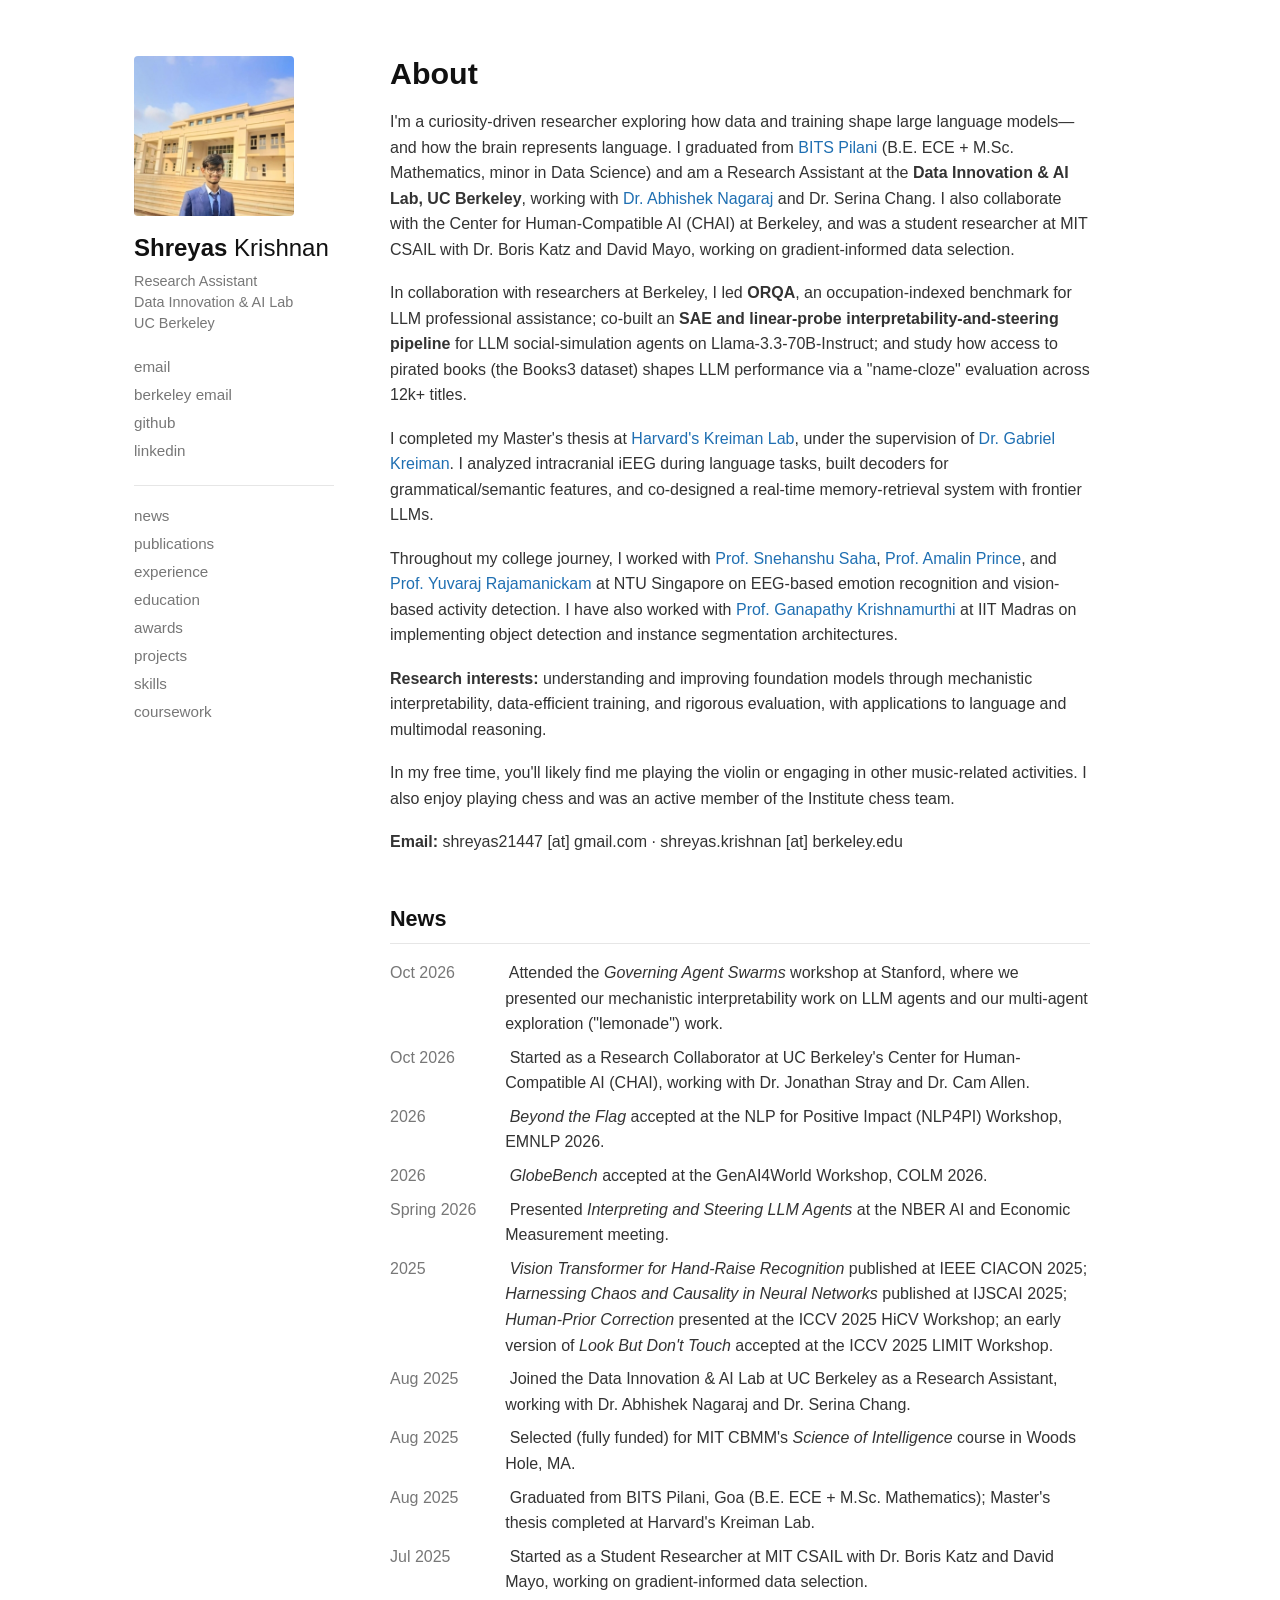
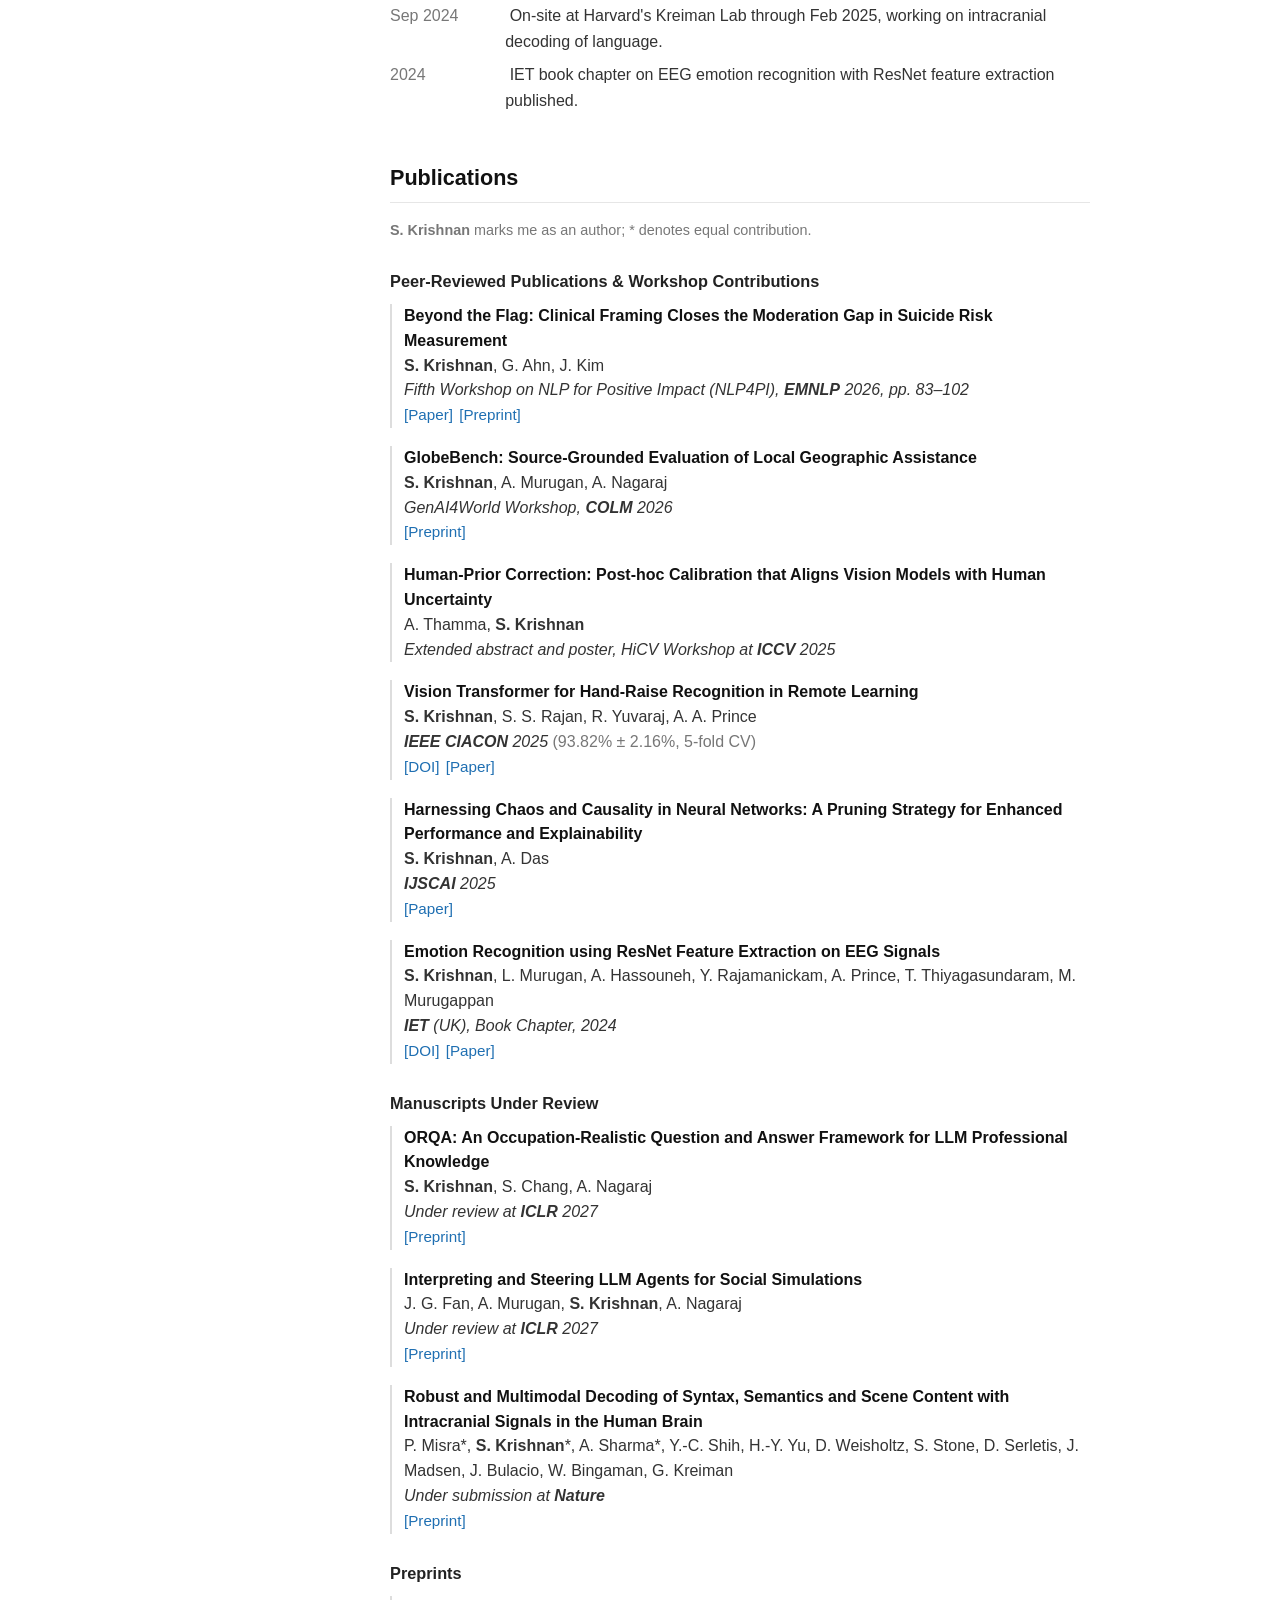
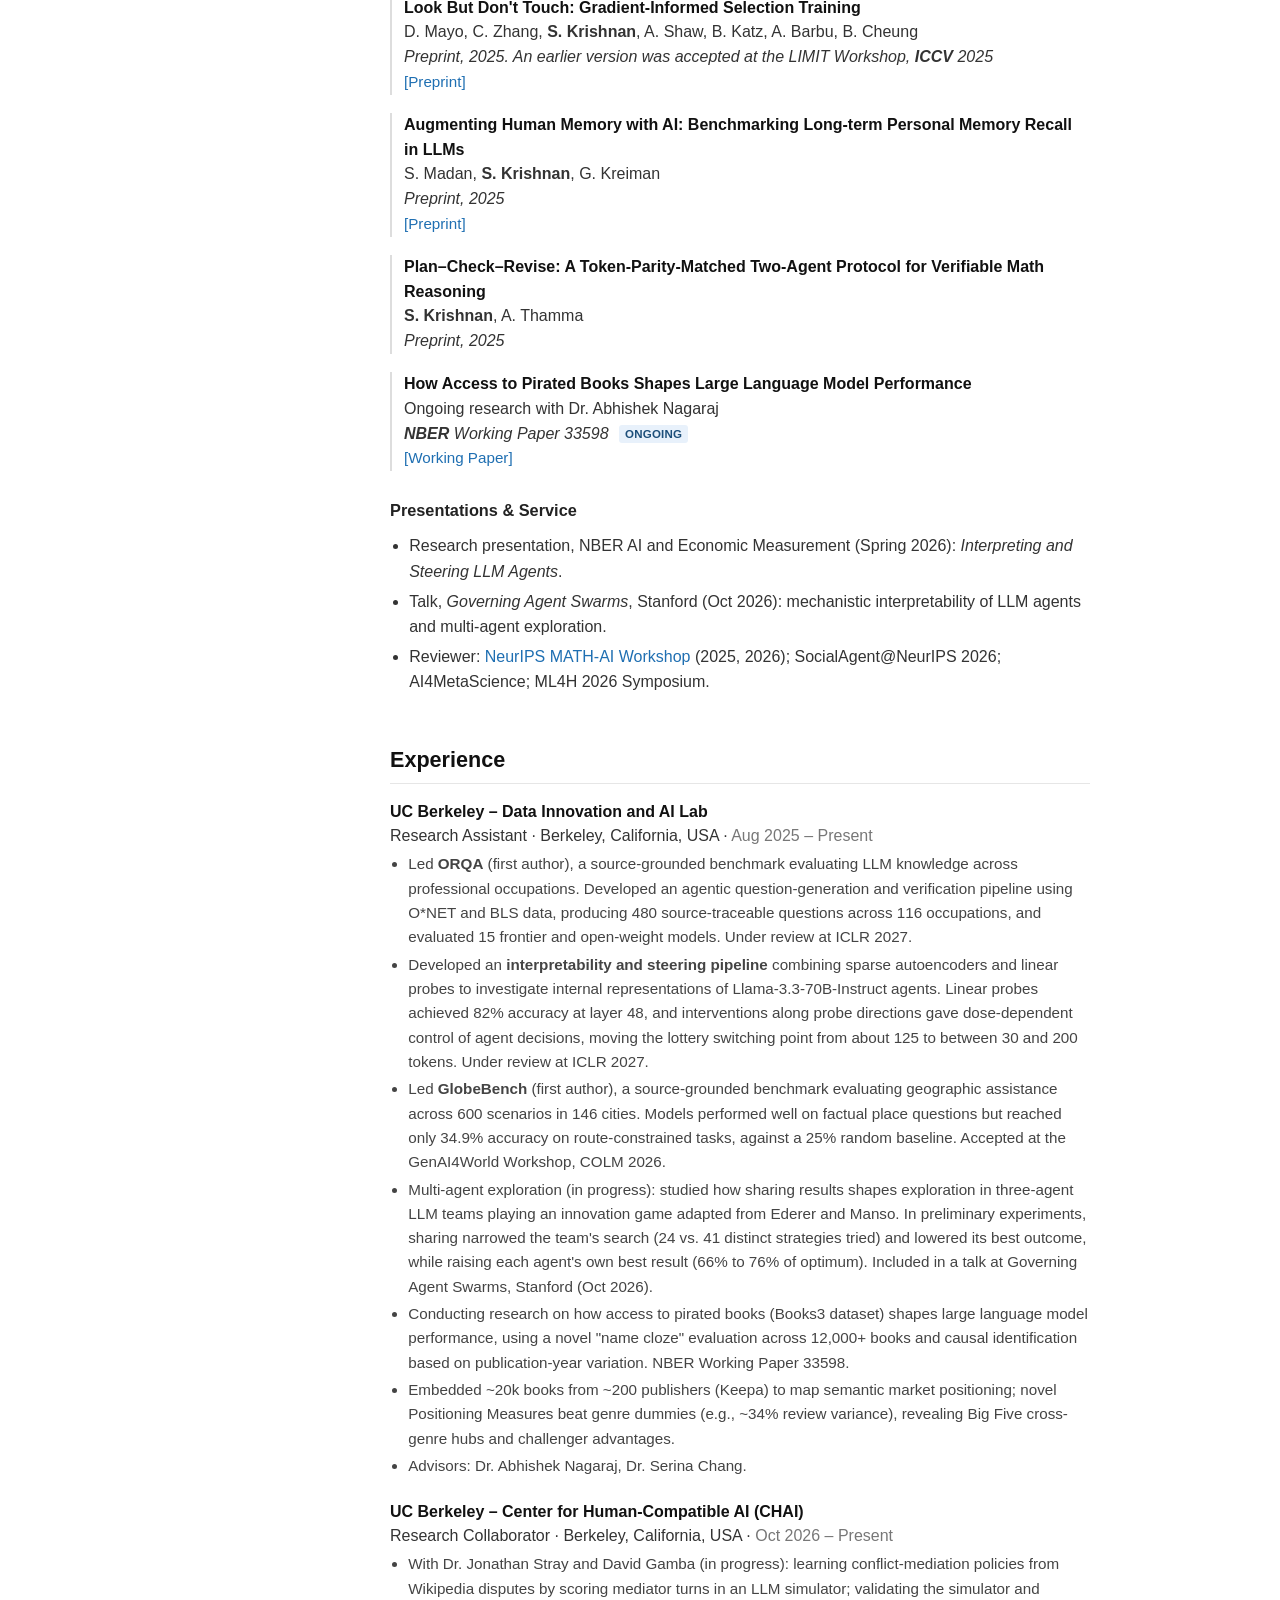
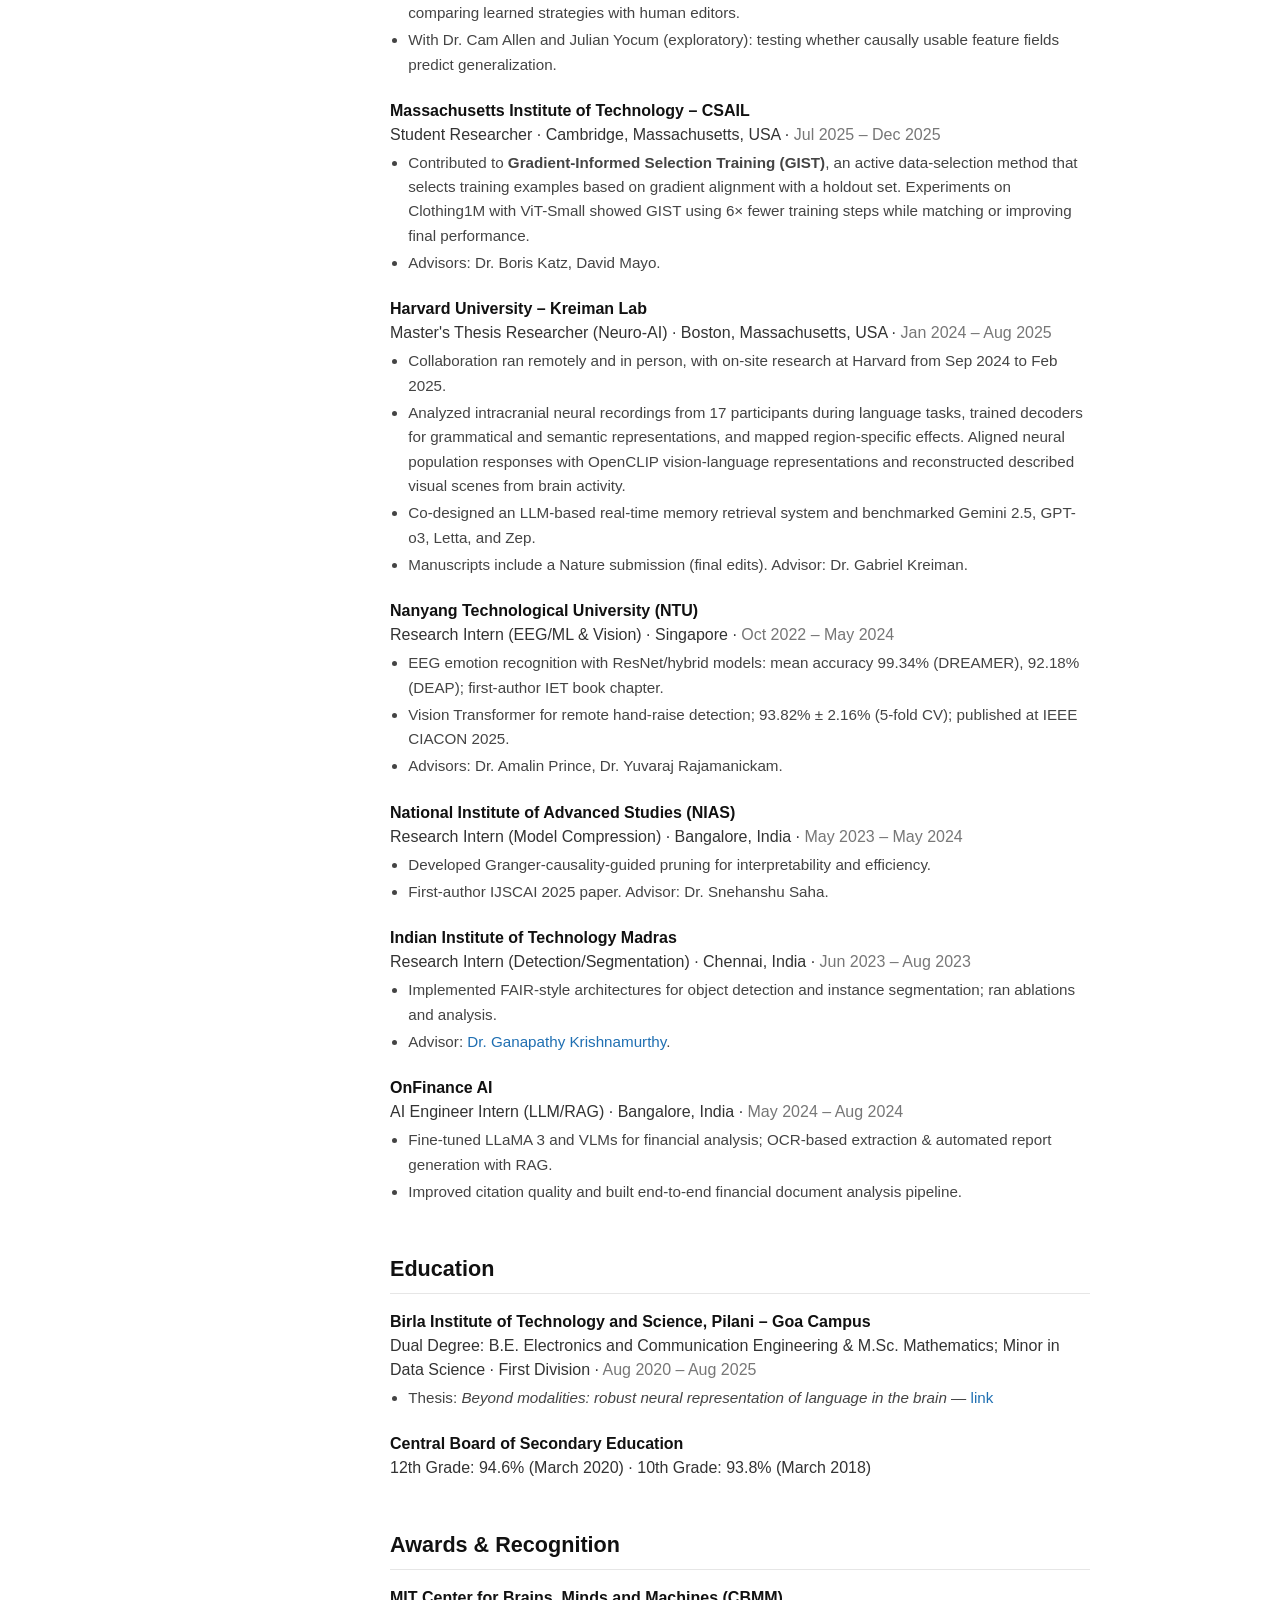
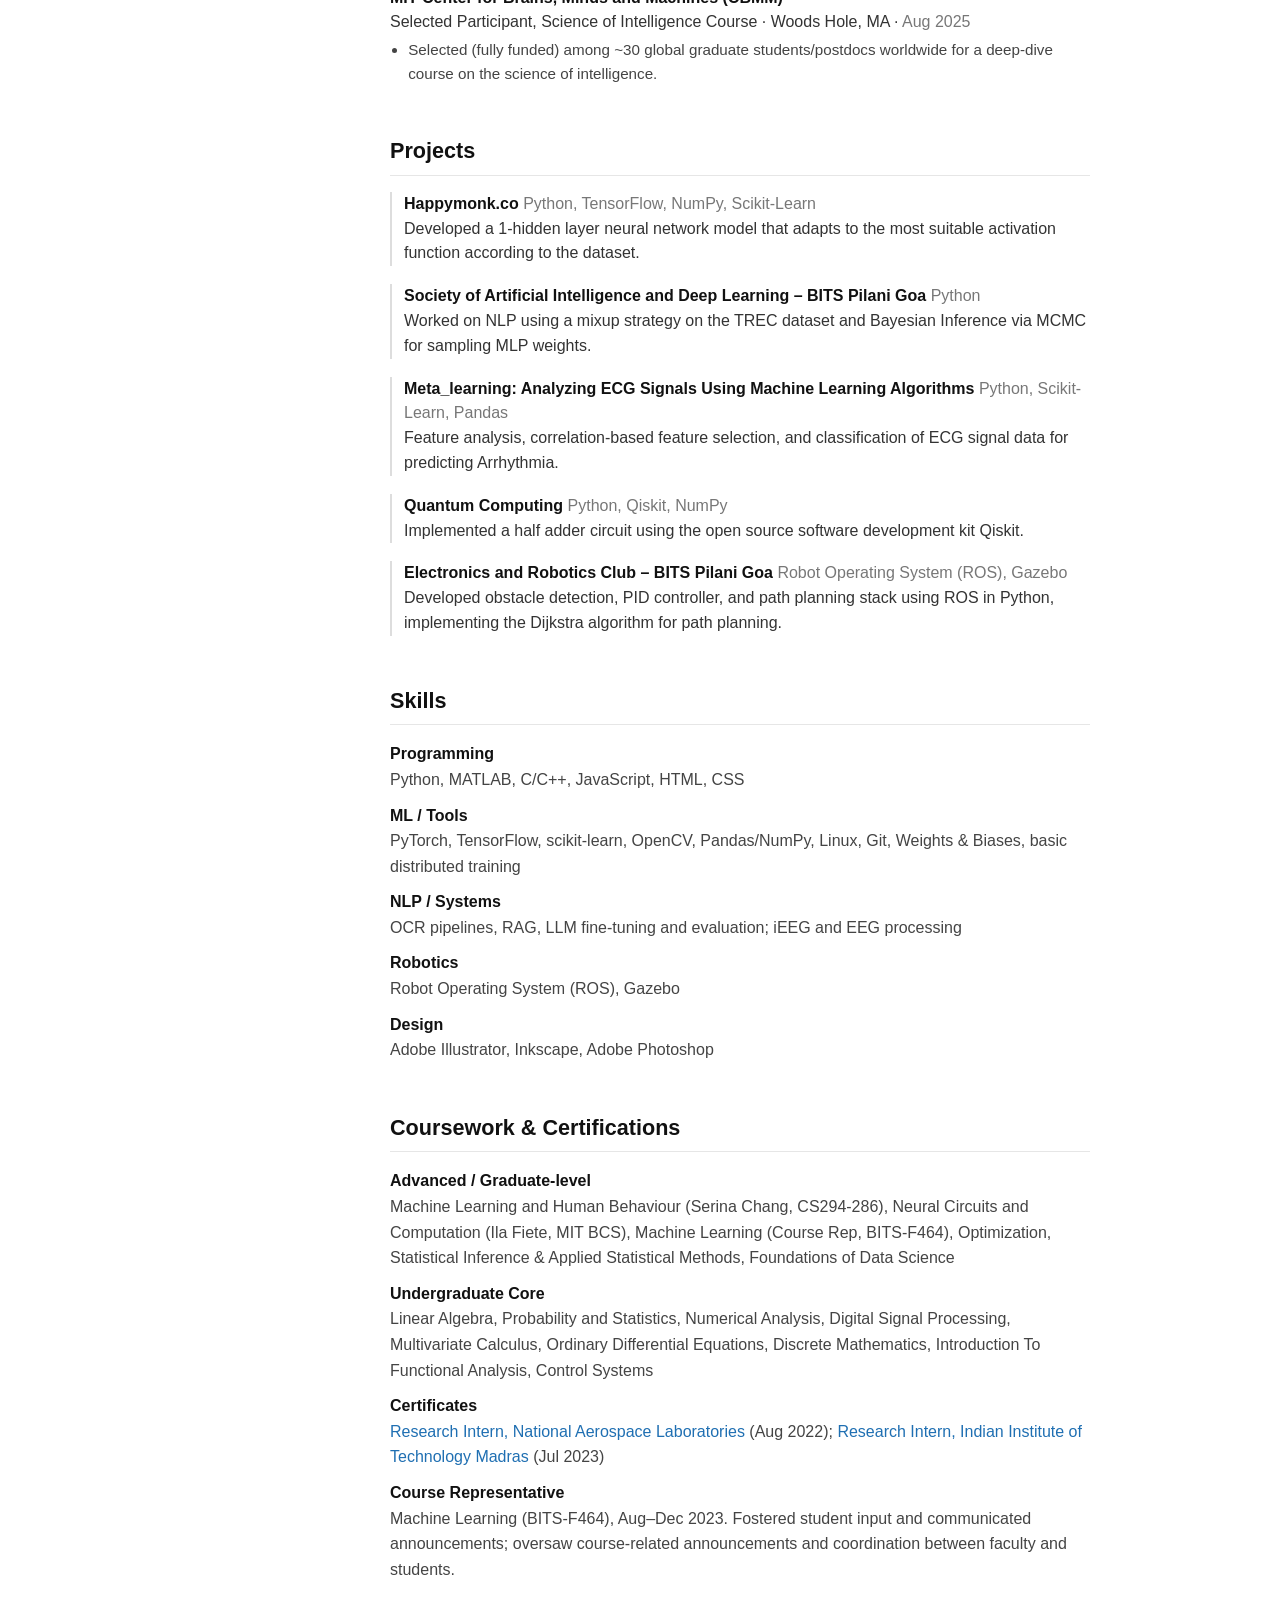
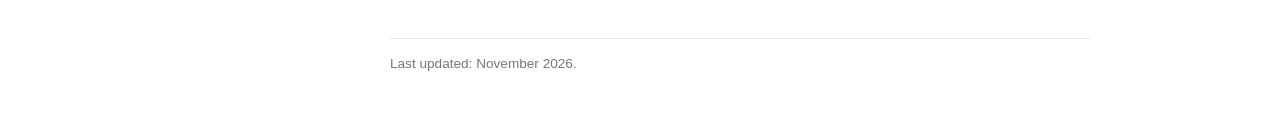
==== commit 65f4a79d: "Sync site with updated CV: new papers, CHAI and MIT CSAIL roles, Stanford talk; drop ISB and stale u" ====
--- a/index.html
+++ b/index.html
@@ -45,7 +45,7 @@
 
             <section id="about">
                 <h1>About</h1>
-                <p>I'm a curiosity-driven researcher exploring how data and training shape large language models&mdash;and how the brain represents language. I graduated from <a href="https://www.bits-pilani.ac.in/goa/" target="_blank" rel="noopener">BITS Pilani</a> (B.E. ECE + M.Sc. Mathematics, minor in Data Science) and am a Research Assistant at the <strong>Data Innovation &amp; AI Lab, UC Berkeley</strong>, working with <a href="https://www.abhishekn.com/" target="_blank" rel="noopener">Dr. Abhishek Nagaraj</a>.</p>
+                <p>I'm a curiosity-driven researcher exploring how data and training shape large language models&mdash;and how the brain represents language. I graduated from <a href="https://www.bits-pilani.ac.in/goa/" target="_blank" rel="noopener">BITS Pilani</a> (B.E. ECE + M.Sc. Mathematics, minor in Data Science) and am a Research Assistant at the <strong>Data Innovation &amp; AI Lab, UC Berkeley</strong>, working with <a href="https://www.abhishekn.com/" target="_blank" rel="noopener">Dr. Abhishek Nagaraj</a> and Dr. Serina Chang. I also collaborate with the Center for Human-Compatible AI (CHAI) at Berkeley, and was a student researcher at MIT CSAIL with Dr. Boris Katz and David Mayo, working on gradient-informed data selection.</p>
 
                 <p>In collaboration with researchers at Berkeley, I led <strong>ORQA</strong>, an occupation-indexed benchmark for LLM professional assistance; co-built an <strong>SAE and linear-probe interpretability-and-steering pipeline</strong> for LLM social-simulation agents on Llama-3.3-70B-Instruct; and study how access to pirated books (the Books3 dataset) shapes LLM performance via a "name-cloze" evaluation across 12k+ titles.</p>
 
@@ -53,7 +53,7 @@
 
                 <p>Throughout my college journey, I worked with <a href="https://www.bits-pilani.ac.in/goa/snehanshu-saha" target="_blank" rel="noopener">Prof. Snehanshu Saha</a>, <a href="https://www.bits-pilani.ac.in/goa/amalin-prince-a" target="_blank" rel="noopener">Prof. Amalin Prince</a>, and <a href="https://dr.ntu.edu.sg/cris/rp/rp01611" target="_blank" rel="noopener">Prof. Yuvaraj Rajamanickam</a> at NTU Singapore on EEG-based emotion recognition and vision-based activity detection. I have also worked with <a href="https://ed.iitm.ac.in/~gankrish/" target="_blank" rel="noopener">Prof. Ganapathy Krishnamurthi</a> at IIT Madras on implementing object detection and instance segmentation architectures.</p>
 
-                <p><strong>Research interests:</strong> mechanistic interpretability and evaluation of foundation models, with a focus on data-centric and gradient-informed training for efficiency and reliability, and applications to multimodal and neuro-language settings.</p>
+                <p><strong>Research interests:</strong> understanding and improving foundation models through mechanistic interpretability, data-efficient training, and rigorous evaluation, with applications to language and multimodal reasoning.</p>
 
                 <p>In my free time, you'll likely find me playing the violin or engaging in other music-related activities. I also enjoy playing chess and was an active member of the Institute chess team.</p>
 
@@ -63,13 +63,16 @@
             <section id="news">
                 <h2>News</h2>
                 <ul class="news">
+                    <li><span class="date">Oct 2026</span> Attended the <em>Governing Agent Swarms</em> workshop at Stanford, where we presented our mechanistic interpretability work on LLM agents and our multi-agent exploration ("lemonade") work.</li>
+                    <li><span class="date">Oct 2026</span> Started as a Research Collaborator at UC Berkeley's Center for Human-Compatible AI (CHAI), working with Dr. Jonathan Stray and Dr. Cam Allen.</li>
+                    <li><span class="date">2026</span> <em>Beyond the Flag</em> accepted at the NLP for Positive Impact (NLP4PI) Workshop, EMNLP 2026.</li>
                     <li><span class="date">2026</span> <em>GlobeBench</em> accepted at the GenAI4World Workshop, COLM 2026.</li>
-                    <li><span class="date">2026</span> <em>Beyond Prompting</em>, our SAE and probe-based steering of LLM social-simulation agents, accepted at NBER and EMNLP 2026.</li>
-                    <li><span class="date">Oct 2025</span> Started as a Research Associate at the Indian School of Business, Hyderabad.</li>
-                    <li><span class="date">2025</span> <em>Human-Prior Correction</em> accepted at the ICCV 2025 HiCV Workshop; <em>Vision Transformer for Hand-Raise Recognition</em> accepted at IEEE CIACON 2025; <em>Harnessing Chaos and Causality in Neural Networks</em> accepted at IJSCAI 2025.</li>
-                    <li><span class="date">Aug 2025</span> Joined the Data Innovation &amp; AI Lab at UC Berkeley as a Research Assistant, working with Dr. Abhishek Nagaraj.</li>
+                    <li><span class="date">Spring 2026</span> Presented <em>Interpreting and Steering LLM Agents</em> at the NBER AI and Economic Measurement meeting.</li>
+                    <li><span class="date">2025</span> <em>Vision Transformer for Hand-Raise Recognition</em> published at IEEE CIACON 2025; <em>Harnessing Chaos and Causality in Neural Networks</em> published at IJSCAI 2025; <em>Human-Prior Correction</em> presented at the ICCV 2025 HiCV Workshop; an early version of <em>Look But Don't Touch</em> accepted at the ICCV 2025 LIMIT Workshop.</li>
+                    <li><span class="date">Aug 2025</span> Joined the Data Innovation &amp; AI Lab at UC Berkeley as a Research Assistant, working with Dr. Abhishek Nagaraj and Dr. Serina Chang.</li>
                     <li><span class="date">Aug 2025</span> Selected (fully funded) for MIT CBMM's <em>Science of Intelligence</em> course in Woods Hole, MA.</li>
                     <li><span class="date">Aug 2025</span> Graduated from BITS Pilani, Goa (B.E. ECE + M.Sc. Mathematics); Master's thesis completed at Harvard's Kreiman Lab.</li>
+                    <li><span class="date">Jul 2025</span> Started as a Student Researcher at MIT CSAIL with Dr. Boris Katz and David Mayo, working on gradient-informed data selection.</li>
                     <li><span class="date">Sep 2024</span> On-site at Harvard's Kreiman Lab through Feb 2025, working on intracranial decoding of language.</li>
                     <li><span class="date">2024</span> IET book chapter on EEG emotion recognition with ResNet feature extraction published.</li>
                 </ul>
@@ -79,26 +82,40 @@
                 <h2>Publications</h2>
                 <p class="note"><strong>S. Krishnan</strong> marks me as an author; * denotes equal contribution.</p>
 
-                <h3>Journal &amp; Conference Papers</h3>
+                <h3>Peer-Reviewed Publications &amp; Workshop Contributions</h3>
+
+                <div class="paper">
+                    <span class="title"><a href="https://aclanthology.org/2026.nlp4pi-1.9/" target="_blank" rel="noopener">Beyond the Flag: Clinical Framing Closes the Moderation Gap in Suicide Risk Measurement</a></span><br>
+                    <span class="authors"><strong>S. Krishnan</strong>, G. Ahn, J. Kim</span><br>
+                    <span class="venue">Fifth Workshop on NLP for Positive Impact (NLP4PI), <strong>EMNLP</strong> 2026, pp. 83&ndash;102</span><br>
+                    <span class="tags"><a href="https://aclanthology.org/2026.nlp4pi-1.9/" target="_blank" rel="noopener">[Paper]</a> <a href="https://drive.google.com/file/d/1SUPlKHfFQX5IbVyZH9y4dt_QYzH1M6pW/view?usp=sharing" target="_blank" rel="noopener">[Preprint]</a></span>
+                </div>
 
                 <div class="paper">
                     <span class="title"><a href="https://drive.google.com/file/d/1xiP2SgnE3cLuk8GjDX6QmC9SCT3b9lBt/view?usp=sharing" target="_blank" rel="noopener">GlobeBench: Source-Grounded Evaluation of Local Geographic Assistance</a></span><br>
                     <span class="authors"><strong>S. Krishnan</strong>, A. Murugan, A. Nagaraj</span><br>
-                    <span class="venue">GenAI4World Workshop, <strong>COLM</strong> 2026</span> <span class="status accepted">Accepted</span><br>
+                    <span class="venue">GenAI4World Workshop, <strong>COLM</strong> 2026</span><br>
                     <span class="tags"><a href="https://drive.google.com/file/d/1xiP2SgnE3cLuk8GjDX6QmC9SCT3b9lBt/view?usp=sharing" target="_blank" rel="noopener">[Preprint]</a></span>
                 </div>
 
                 <div class="paper">
                     <span class="title">Human-Prior Correction: Post-hoc Calibration that Aligns Vision Models with Human Uncertainty</span><br>
-                    <span class="authors"><strong>S. Krishnan</strong>, A. Thamma</span><br>
-                    <span class="venue"><strong>ICCV</strong> HiCV Workshop, 2025</span> <span class="status accepted">Accepted</span>
-                </div>
-
-                <div class="paper">
-                    <span class="title"><a href="https://drive.google.com/file/d/1OtBwfhyYGNLafkCDrtJZJgt2ElcQUaCB/view?usp=drive_link" target="_blank" rel="noopener">Beyond Prompting: Using Sparse Autoencoders and Probes to Understand and Steer LLM Agents in Social Scientific Simulations</a></span><br>
-                    <span class="authors">J. G. Fan, A. Murugan, <strong>S. Krishnan</strong>, A. Nagaraj</span><br>
-                    <span class="venue"><strong>NBER</strong> and <strong>EMNLP</strong> 2026</span> <span class="status accepted">Accepted</span><br>
-                    <span class="tags"><a href="https://drive.google.com/file/d/1OtBwfhyYGNLafkCDrtJZJgt2ElcQUaCB/view?usp=drive_link" target="_blank" rel="noopener">[Preprint]</a></span>
+                    <span class="authors">A. Thamma, <strong>S. Krishnan</strong></span><br>
+                    <span class="venue">Extended abstract and poster, HiCV Workshop at <strong>ICCV</strong> 2025</span>
+                </div>
+
+                <div class="paper">
+                    <span class="title"><a href="https://ieeexplore.ieee.org/document/11189615" target="_blank" rel="noopener">Vision Transformer for Hand-Raise Recognition in Remote Learning</a></span><br>
+                    <span class="authors"><strong>S. Krishnan</strong>, S. S. Rajan, R. Yuvaraj, A. A. Prince</span><br>
+                    <span class="venue"><strong>IEEE CIACON</strong> 2025</span> <span class="muted">(93.82% &plusmn; 2.16%, 5-fold CV)</span><br>
+                    <span class="tags"><a href="https://ieeexplore.ieee.org/document/11189615" target="_blank" rel="noopener">[DOI]</a> <a href="https://drive.google.com/file/d/17EsKI99nexwI0IRmhUDE0p4kRCbpplAE/view?usp=sharing" target="_blank" rel="noopener">[Paper]</a></span>
+                </div>
+
+                <div class="paper">
+                    <span class="title"><a href="https://drive.google.com/file/d/1vUTmcQxy4MyT9sApzhch0Ic2o0ZmkBiw/view?usp=sharing" target="_blank" rel="noopener">Harnessing Chaos and Causality in Neural Networks: A Pruning Strategy for Enhanced Performance and Explainability</a></span><br>
+                    <span class="authors"><strong>S. Krishnan</strong>, A. Das</span><br>
+                    <span class="venue"><strong>IJSCAI</strong> 2025</span><br>
+                    <span class="tags"><a href="https://drive.google.com/file/d/1vUTmcQxy4MyT9sApzhch0Ic2o0ZmkBiw/view?usp=sharing" target="_blank" rel="noopener">[Paper]</a></span>
                 </div>
 
                 <div class="paper">
@@ -108,60 +125,49 @@
                     <span class="tags"><a href="https://doi.org/10.1049/PBHE056E_ch1" target="_blank" rel="noopener">[DOI]</a> <a href="https://drive.google.com/file/d/1P_c2sdwix7gb4zEip7kXa9dpnQrpAAET/view?usp=sharing" target="_blank" rel="noopener">[Paper]</a></span>
                 </div>
 
-                <div class="paper">
-                    <span class="title"><a href="https://ieeexplore.ieee.org/document/11189615" target="_blank" rel="noopener">Vision Transformer for Hand-Raise Recognition in Remote Learning</a></span><br>
-                    <span class="authors"><strong>S. Krishnan</strong></span><br>
-                    <span class="venue"><strong>IEEE CIACON</strong> 2025</span> <span class="status accepted">Accepted</span> <span class="muted">(93.82% &plusmn; 2.16%, 5-fold CV)</span><br>
-                    <span class="tags"><a href="https://ieeexplore.ieee.org/document/11189615" target="_blank" rel="noopener">[DOI]</a> <a href="https://drive.google.com/file/d/17EsKI99nexwI0IRmhUDE0p4kRCbpplAE/view?usp=sharing" target="_blank" rel="noopener">[Paper]</a></span>
-                </div>
-
-                <div class="paper">
-                    <span class="title"><a href="https://drive.google.com/file/d/1vUTmcQxy4MyT9sApzhch0Ic2o0ZmkBiw/view?usp=sharing" target="_blank" rel="noopener">Harnessing Chaos and Causality in Neural Networks: A Pruning Strategy for Enhanced Performance and Explainability</a></span><br>
-                    <span class="authors"><strong>S. Krishnan</strong>, A. Das</span><br>
-                    <span class="venue"><strong>IJSCAI</strong> 2025</span> <span class="status accepted">Accepted</span><br>
-                    <span class="tags"><a href="https://drive.google.com/file/d/1vUTmcQxy4MyT9sApzhch0Ic2o0ZmkBiw/view?usp=sharing" target="_blank" rel="noopener">[Paper]</a></span>
-                </div>
-
-                <h3>Preprints &amp; Under Review</h3>
+                <h3>Manuscripts Under Review</h3>
+
+                <div class="paper">
+                    <span class="title"><a href="https://drive.google.com/file/d/1BnGMlPYTXYX55ckbVwa9dPJT2jYlojpD/view?usp=drive_link" target="_blank" rel="noopener">ORQA: An Occupation-Realistic Question and Answer Framework for LLM Professional Knowledge</a></span><br>
+                    <span class="authors"><strong>S. Krishnan</strong>, S. Chang, A. Nagaraj</span><br>
+                    <span class="venue">Under review at <strong>ICLR</strong> 2027</span><br>
+                    <span class="tags"><a href="https://drive.google.com/file/d/1BnGMlPYTXYX55ckbVwa9dPJT2jYlojpD/view?usp=drive_link" target="_blank" rel="noopener">[Preprint]</a></span>
+                </div>
+
+                <div class="paper">
+                    <span class="title"><a href="https://drive.google.com/file/d/1OtBwfhyYGNLafkCDrtJZJgt2ElcQUaCB/view?usp=drive_link" target="_blank" rel="noopener">Interpreting and Steering LLM Agents for Social Simulations</a></span><br>
+                    <span class="authors">J. G. Fan, A. Murugan, <strong>S. Krishnan</strong>, A. Nagaraj</span><br>
+                    <span class="venue">Under review at <strong>ICLR</strong> 2027</span><br>
+                    <span class="tags"><a href="https://drive.google.com/file/d/1OtBwfhyYGNLafkCDrtJZJgt2ElcQUaCB/view?usp=drive_link" target="_blank" rel="noopener">[Preprint]</a></span>
+                </div>
+
+                <div class="paper">
+                    <span class="title"><a href="https://drive.google.com/file/d/15c-c06CzFE2np-uEJymfpxWymuqoP0vR/view?usp=sharing" target="_blank" rel="noopener">Robust and Multimodal Decoding of Syntax, Semantics and Scene Content with Intracranial Signals in the Human Brain</a></span><br>
+                    <span class="authors">P. Misra*, <strong>S. Krishnan</strong>*, A. Sharma*, Y.-C. Shih, H.-Y. Yu, D. Weisholtz, S. Stone, D. Serletis, J. Madsen, J. Bulacio, W. Bingaman, G. Kreiman</span><br>
+                    <span class="venue">Under submission at <strong>Nature</strong></span><br>
+                    <span class="tags"><a href="https://drive.google.com/file/d/15c-c06CzFE2np-uEJymfpxWymuqoP0vR/view?usp=sharing" target="_blank" rel="noopener">[Preprint]</a></span>
+                </div>
+
+                <h3>Preprints</h3>
 
                 <div class="paper">
                     <span class="title"><a href="https://drive.google.com/file/d/1M84Wd7iwk7GG5nL_2XIQE_8A-V4XWT5N/view?usp=sharing" target="_blank" rel="noopener">Look But Don't Touch: Gradient-Informed Selection Training</a></span><br>
-                    <span class="authors">D. Mayo, C. Zhang, <strong>S. Krishnan</strong>, A. Shaw, B. Katz, A. Barbu, B. Cheung (supervision)</span><br>
-                    <span class="venue">Under submission: <strong>ICLR</strong> 2026</span> <span class="status review">Under review</span><br>
+                    <span class="authors">D. Mayo, C. Zhang, <strong>S. Krishnan</strong>, A. Shaw, B. Katz, A. Barbu, B. Cheung</span><br>
+                    <span class="venue">Preprint, 2025. An earlier version was accepted at the LIMIT Workshop, <strong>ICCV</strong> 2025</span><br>
                     <span class="tags"><a href="https://drive.google.com/file/d/1M84Wd7iwk7GG5nL_2XIQE_8A-V4XWT5N/view?usp=sharing" target="_blank" rel="noopener">[Preprint]</a></span>
-                </div>
-
-                <div class="paper">
-                    <span class="title"><a href="https://drive.google.com/file/d/1BnGMlPYTXYX55ckbVwa9dPJT2jYlojpD/view?usp=drive_link" target="_blank" rel="noopener">ORQA: An Occupation Realistic Question and Answer Benchmark for LLM Professional Assistance</a></span><br>
-                    <span class="authors"><strong>S. Krishnan</strong>, S. Chang, A. Nagaraj</span><br>
-                    <span class="venue">Under review at <strong>NeurIPS</strong> 2026</span> <span class="status review">Under review</span><br>
-                    <span class="tags"><a href="https://drive.google.com/file/d/1BnGMlPYTXYX55ckbVwa9dPJT2jYlojpD/view?usp=drive_link" target="_blank" rel="noopener">[Preprint]</a></span>
-                </div>
-
-                <div class="paper">
-                    <span class="title">Plan&ndash;Check&ndash;Revise: A Token-Paritized Two-Agent Protocol for Verifiable Math Reasoning</span><br>
-                    <span class="authors"><strong>S. Krishnan</strong>, A. Thamma</span><br>
-                    <span class="venue">Submitted to <strong>NeurIPS</strong> 2025 Workshop MATH-AI</span> <span class="status review">Under review</span>
                 </div>
 
                 <div class="paper">
                     <span class="title"><a href="https://drive.google.com/file/d/1PQPIRl56EdU1B-kvPxZWCYuzNp6ttm3b/view?usp=drive_link" target="_blank" rel="noopener">Augmenting Human Memory with AI: Benchmarking Long-term Personal Memory Recall in LLMs</a></span><br>
                     <span class="authors">S. Madan, <strong>S. Krishnan</strong>, G. Kreiman</span><br>
-                    <span class="venue">Under submission: <strong>NeurIPS</strong> 2025</span> <span class="status review">Under review</span><br>
+                    <span class="venue">Preprint, 2025</span><br>
                     <span class="tags"><a href="https://drive.google.com/file/d/1PQPIRl56EdU1B-kvPxZWCYuzNp6ttm3b/view?usp=drive_link" target="_blank" rel="noopener">[Preprint]</a></span>
                 </div>
 
                 <div class="paper">
-                    <span class="title"><a href="https://drive.google.com/file/d/15c-c06CzFE2np-uEJymfpxWymuqoP0vR/view?usp=sharing" target="_blank" rel="noopener">Robust and Multimodal Decoding of Syntax and Semantics with Intracranial Signals in the Human Brain</a></span><br>
-                    <span class="authors">P. Misra*, <strong>S. Krishnan</strong>*, A. Sharma*, Y.-C. Shih, H.-Y. Yu, D. Weisholtz, S. Stone, J. Madsen, J. Bulacio, W. Bingaman, G. Kreiman</span><br>
-                    <span class="venue">Under submission at <strong>Nature</strong>, 2025</span> <span class="status review">Under review</span><br>
-                    <span class="tags"><a href="https://drive.google.com/file/d/15c-c06CzFE2np-uEJymfpxWymuqoP0vR/view?usp=sharing" target="_blank" rel="noopener">[Preprint]</a></span>
-                </div>
-
-                <div class="paper">
-                    <span class="title">Hallucination Guardrails for VLM Instructions: Sensor&ndash;Language Conflict Detection for Safer Human&ndash;Robot Interaction</span><br>
+                    <span class="title">Plan&ndash;Check&ndash;Revise: A Token-Parity-Matched Two-Agent Protocol for Verifiable Math Reasoning</span><br>
                     <span class="authors"><strong>S. Krishnan</strong>, A. Thamma</span><br>
-                    <span class="venue">Submitted to <strong>IEEE IROS</strong> 2025 Workshop HEAI</span> <span class="status review">Under review</span>
+                    <span class="venue">Preprint, 2025</span>
                 </div>
 
                 <div class="paper">
@@ -171,8 +177,12 @@
                     <span class="tags"><a href="https://drive.google.com/file/d/11LdFjislG8ZOv7t0aVWqF5dOCHzSQWx7/view?usp=sharing" target="_blank" rel="noopener">[Working Paper]</a></span>
                 </div>
 
-                <h3>Service</h3>
-                <p>Peer reviewer, <a href="https://mathai2025.github.io/" target="_blank" rel="noopener">NeurIPS 2025 MATH-AI Workshop</a>.</p>
+                <h3>Presentations &amp; Service</h3>
+                <ul class="plain">
+                    <li>Research presentation, NBER AI and Economic Measurement (Spring 2026): <em>Interpreting and Steering LLM Agents</em>.</li>
+                    <li>Talk, <em>Governing Agent Swarms</em>, Stanford (Oct 2026): mechanistic interpretability of LLM agents and multi-agent exploration.</li>
+                    <li>Reviewer: <a href="https://mathai2025.github.io/" target="_blank" rel="noopener">NeurIPS MATH-AI Workshop</a> (2025, 2026); SocialAgent@NeurIPS 2026; AI4MetaScience; ML4H 2026 Symposium.</li>
+                </ul>
             </section>
 
             <section id="experience">
@@ -181,19 +191,29 @@
                 <div class="job">
                     <p class="job-head"><strong>UC Berkeley &ndash; Data Innovation and AI Lab</strong><br>Research Assistant &middot; Berkeley, California, USA &middot; <span class="dates">Aug 2025 &ndash; Present</span></p>
                     <ul>
-                        <li>Led <strong>ORQA</strong> (first author), an occupation-indexed benchmark of 1,021 source-verified Q&amp;A items across 183 occupations, built via an O*NET + BLS agentic pipeline; ranked 15 frontier and open-weight models, validated against GDPval and GDPval-AA Elo. Under review at NeurIPS 2026.</li>
-                        <li>Built an <strong>SAE and linear-probe interpretability-and-steering pipeline</strong> (co-first author) for LLM social-simulation agents on Llama-3.3-70B-Instruct; dense &lambda; sweeps over probe directions (82% layer-48 accuracy) shifted lottery switching points from ~30 to &gt;180 tokens with monotone, dose-dependent control. Accepted at NBER; under review at COLM.</li>
+                        <li>Led <strong>ORQA</strong> (first author), a source-grounded benchmark evaluating LLM knowledge across professional occupations. Developed an agentic question-generation and verification pipeline using O*NET and BLS data, producing 480 source-traceable questions across 116 occupations, and evaluated 15 frontier and open-weight models. Under review at ICLR 2027.</li>
+                        <li>Developed an <strong>interpretability and steering pipeline</strong> combining sparse autoencoders and linear probes to investigate internal representations of Llama-3.3-70B-Instruct agents. Linear probes achieved 82% accuracy at layer 48, and interventions along probe directions gave dose-dependent control of agent decisions, moving the lottery switching point from about 125 to between 30 and 200 tokens. Under review at ICLR 2027.</li>
+                        <li>Led <strong>GlobeBench</strong> (first author), a source-grounded benchmark evaluating geographic assistance across 600 scenarios in 146 cities. Models performed well on factual place questions but reached only 34.9% accuracy on route-constrained tasks, against a 25% random baseline. Accepted at the GenAI4World Workshop, COLM 2026.</li>
+                        <li>Multi-agent exploration (in progress): studied how sharing results shapes exploration in three-agent LLM teams playing an innovation game adapted from Ederer and Manso. In preliminary experiments, sharing narrowed the team's search (24 vs. 41 distinct strategies tried) and lowered its best outcome, while raising each agent's own best result (66% to 76% of optimum). Included in a talk at Governing Agent Swarms, Stanford (Oct 2026).</li>
                         <li>Conducting research on how access to pirated books (Books3 dataset) shapes large language model performance, using a novel "name cloze" evaluation across 12,000+ books and causal identification based on publication-year variation. NBER Working Paper 33598.</li>
                         <li>Embedded ~20k books from ~200 publishers (Keepa) to map semantic market positioning; novel Positioning Measures beat genre dummies (e.g., ~34% review variance), revealing Big Five cross-genre hubs and challenger advantages.</li>
-                        <li>Advisor: Dr. Abhishek Nagaraj.</li>
-                    </ul>
-                </div>
-
-                <div class="job">
-                    <p class="job-head"><strong>Indian School of Business (ISB)</strong><br>Research Associate &middot; Hyderabad, India &middot; <span class="dates">Oct 2025 &ndash; Mar 2026</span></p>
-                    <ul>
-                        <li>Conducted AI and management/economics-related research, including literature review, dataset construction, and analysis of results.</li>
-                        <li>Worked on research projects involving large language models, negotiation/management settings, and empirical evaluation.</li>
+                        <li>Advisors: Dr. Abhishek Nagaraj, Dr. Serina Chang.</li>
+                    </ul>
+                </div>
+
+                <div class="job">
+                    <p class="job-head"><strong>UC Berkeley &ndash; Center for Human-Compatible AI (CHAI)</strong><br>Research Collaborator &middot; Berkeley, California, USA &middot; <span class="dates">Oct 2026 &ndash; Present</span></p>
+                    <ul>
+                        <li>With Dr. Jonathan Stray and David Gamba (in progress): learning conflict-mediation policies from Wikipedia disputes by scoring mediator turns in an LLM simulator; validating the simulator and comparing learned strategies with human editors.</li>
+                        <li>With Dr. Cam Allen and Julian Yocum (exploratory): testing whether causally usable feature fields predict generalization.</li>
+                    </ul>
+                </div>
+
+                <div class="job">
+                    <p class="job-head"><strong>Massachusetts Institute of Technology &ndash; CSAIL</strong><br>Student Researcher &middot; Cambridge, Massachusetts, USA &middot; <span class="dates">Jul 2025 &ndash; Dec 2025</span></p>
+                    <ul>
+                        <li>Contributed to <strong>Gradient-Informed Selection Training (GIST)</strong>, an active data-selection method that selects training examples based on gradient alignment with a holdout set. Experiments on Clothing1M with ViT-Small showed GIST using 6&times; fewer training steps while matching or improving final performance.</li>
+                        <li>Advisors: Dr. Boris Katz, David Mayo.</li>
                     </ul>
                 </div>
 
@@ -201,9 +221,9 @@
                     <p class="job-head"><strong>Harvard University &ndash; Kreiman Lab</strong><br>Master's Thesis Researcher (Neuro-AI) &middot; Boston, Massachusetts, USA &middot; <span class="dates">Jan 2024 &ndash; Aug 2025</span></p>
                     <ul>
                         <li>Collaboration ran remotely and in person, with on-site research at Harvard from Sep 2024 to Feb 2025.</li>
-                        <li>Analyzed intracranial iEEG during language tasks; trained ML decoders for grammatical/semantic features; mapped region-specific effects.</li>
-                        <li>Co-designed an LLM-based real-time memory retrieval system; evaluated Gemini 2.5, GPT-o3, Leta, Zep; built benchmarking/eval pipeline.</li>
-                        <li>Manuscripts: Nature (final edits); NeurIPS 2025 submission (preprint available). Advisor: Dr. Gabriel Kreiman.</li>
+                        <li>Analyzed intracranial neural recordings from 17 participants during language tasks, trained decoders for grammatical and semantic representations, and mapped region-specific effects. Aligned neural population responses with OpenCLIP vision-language representations and reconstructed described visual scenes from brain activity.</li>
+                        <li>Co-designed an LLM-based real-time memory retrieval system and benchmarked Gemini 2.5, GPT-o3, Letta, and Zep.</li>
+                        <li>Manuscripts include a Nature submission (final edits). Advisor: Dr. Gabriel Kreiman.</li>
                     </ul>
                 </div>
 
@@ -211,7 +231,7 @@
                     <p class="job-head"><strong>Nanyang Technological University (NTU)</strong><br>Research Intern (EEG/ML &amp; Vision) &middot; Singapore &middot; <span class="dates">Oct 2022 &ndash; May 2024</span></p>
                     <ul>
                         <li>EEG emotion recognition with ResNet/hybrid models: mean accuracy 99.34% (DREAMER), 92.18% (DEAP); first-author IET book chapter.</li>
-                        <li>Vision Transformer for remote hand-raise detection; 93.82% &plusmn; 2.16% (5-fold CV); accepted to IEEE CIACON 2025.</li>
+                        <li>Vision Transformer for remote hand-raise detection; 93.82% &plusmn; 2.16% (5-fold CV); published at IEEE CIACON 2025.</li>
                         <li>Advisors: Dr. Amalin Prince, Dr. Yuvaraj Rajamanickam.</li>
                     </ul>
                 </div>
@@ -244,7 +264,7 @@
             <section id="education">
                 <h2>Education</h2>
                 <div class="job">
-                    <p class="job-head"><strong>Birla Institute of Technology and Science, Pilani &ndash; Goa Campus</strong><br>Dual Degree: B.E. Electronics and Communication Engineering &amp; M.Sc. Mathematics; Minor in Data Science &middot; <span class="dates">Aug 2020 &ndash; Aug 2025</span></p>
+                    <p class="job-head"><strong>Birla Institute of Technology and Science, Pilani &ndash; Goa Campus</strong><br>Dual Degree: B.E. Electronics and Communication Engineering &amp; M.Sc. Mathematics; Minor in Data Science &middot; First Division &middot; <span class="dates">Aug 2020 &ndash; Aug 2025</span></p>
                     <ul>
                         <li>Thesis: <em>Beyond modalities: robust neural representation of language in the brain</em> &mdash; <a href="https://klab.tch.harvard.edu/publications/Publications_Theses.html" target="_blank" rel="noopener">link</a></li>
                     </ul>
@@ -302,7 +322,7 @@
             <section id="coursework">
                 <h2>Coursework &amp; Certifications</h2>
                 <dl class="facts">
-                    <dt>Advanced / Graduate-level</dt><dd>Neural Circuits and Computation (Ila Fiete, MIT BCS), Machine Learning (Course Rep, BITS-F464), Optimization, Statistical Inference &amp; Applied Statistical Methods, Foundations of Data Science</dd>
+                    <dt>Advanced / Graduate-level</dt><dd>Machine Learning and Human Behaviour (Serina Chang, CS294-286), Neural Circuits and Computation (Ila Fiete, MIT BCS), Machine Learning (Course Rep, BITS-F464), Optimization, Statistical Inference &amp; Applied Statistical Methods, Foundations of Data Science</dd>
                     <dt>Undergraduate Core</dt><dd>Linear Algebra, Probability and Statistics, Numerical Analysis, Digital Signal Processing, Multivariate Calculus, Ordinary Differential Equations, Discrete Mathematics, Introduction To Functional Analysis, Control Systems</dd>
                     <dt>Certificates</dt><dd><a href="https://drive.google.com/file/d/1AQi6srP5r-4mx0FzHHhNFnPnau3HFj1-/view?usp=drive_link" target="_blank" rel="noopener">Research Intern, National Aerospace Laboratories</a> (Aug 2022); <a href="https://drive.google.com/file/d/18iVk-5Viu4t01G7dm4GP4zQ31mhfOE_w/view?usp=drive_link" target="_blank" rel="noopener">Research Intern, Indian Institute of Technology Madras</a> (Jul 2023)</dd>
                     <dt>Course Representative</dt><dd>Machine Learning (BITS-F464), Aug&ndash;Dec 2023. Fostered student input and communicated announcements; oversaw course-related announcements and coordination between faculty and students.</dd>
--- a/style.css
+++ b/style.css
@@ -184,6 +184,9 @@
 .status.review   { background: #fff4d6; color: #7a5600; }
 .status.ongoing  { background: #e8f1fb; color: #1d4f7a; }
 
+ul.plain { margin: 0; padding-left: 1.2em; }
+ul.plain li { margin: 4px 0; }
+
 /* Experience / education ---------------------------------------- */
 
 .job { margin: 0 0 22px; }
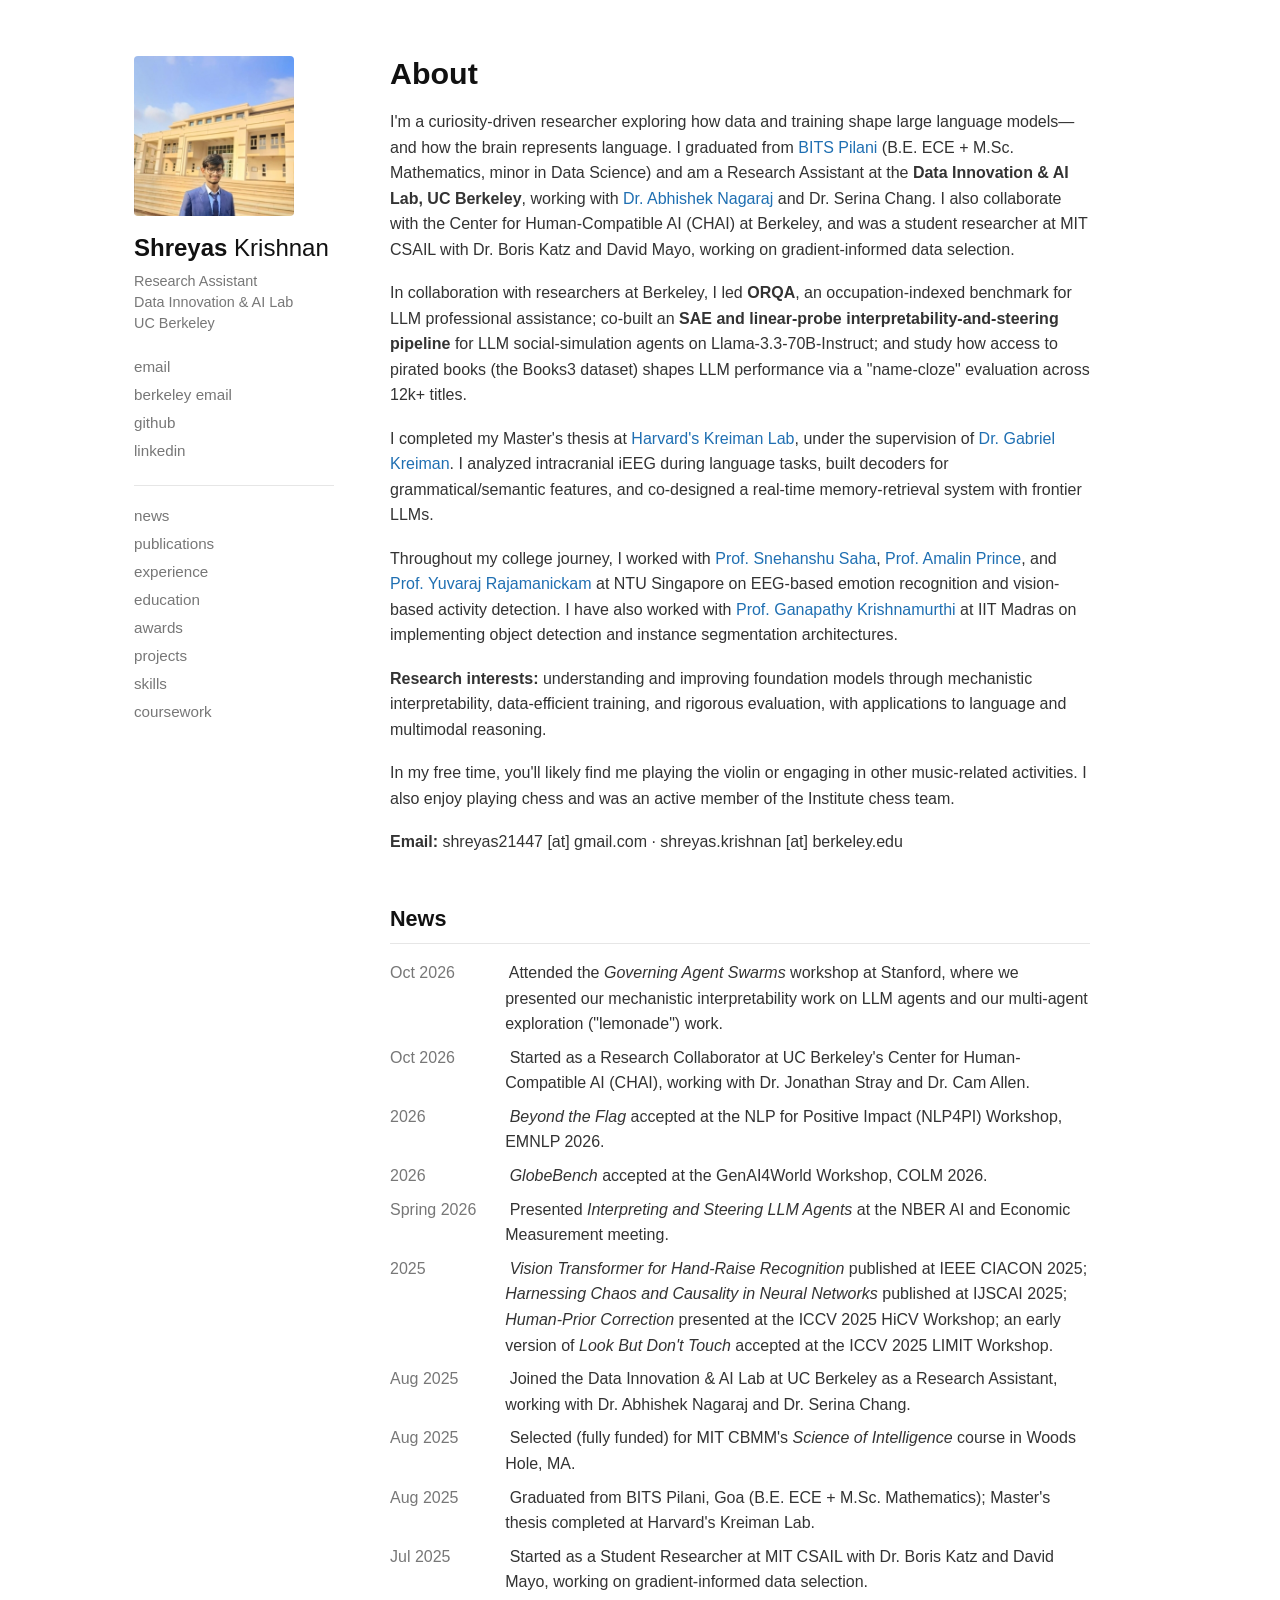
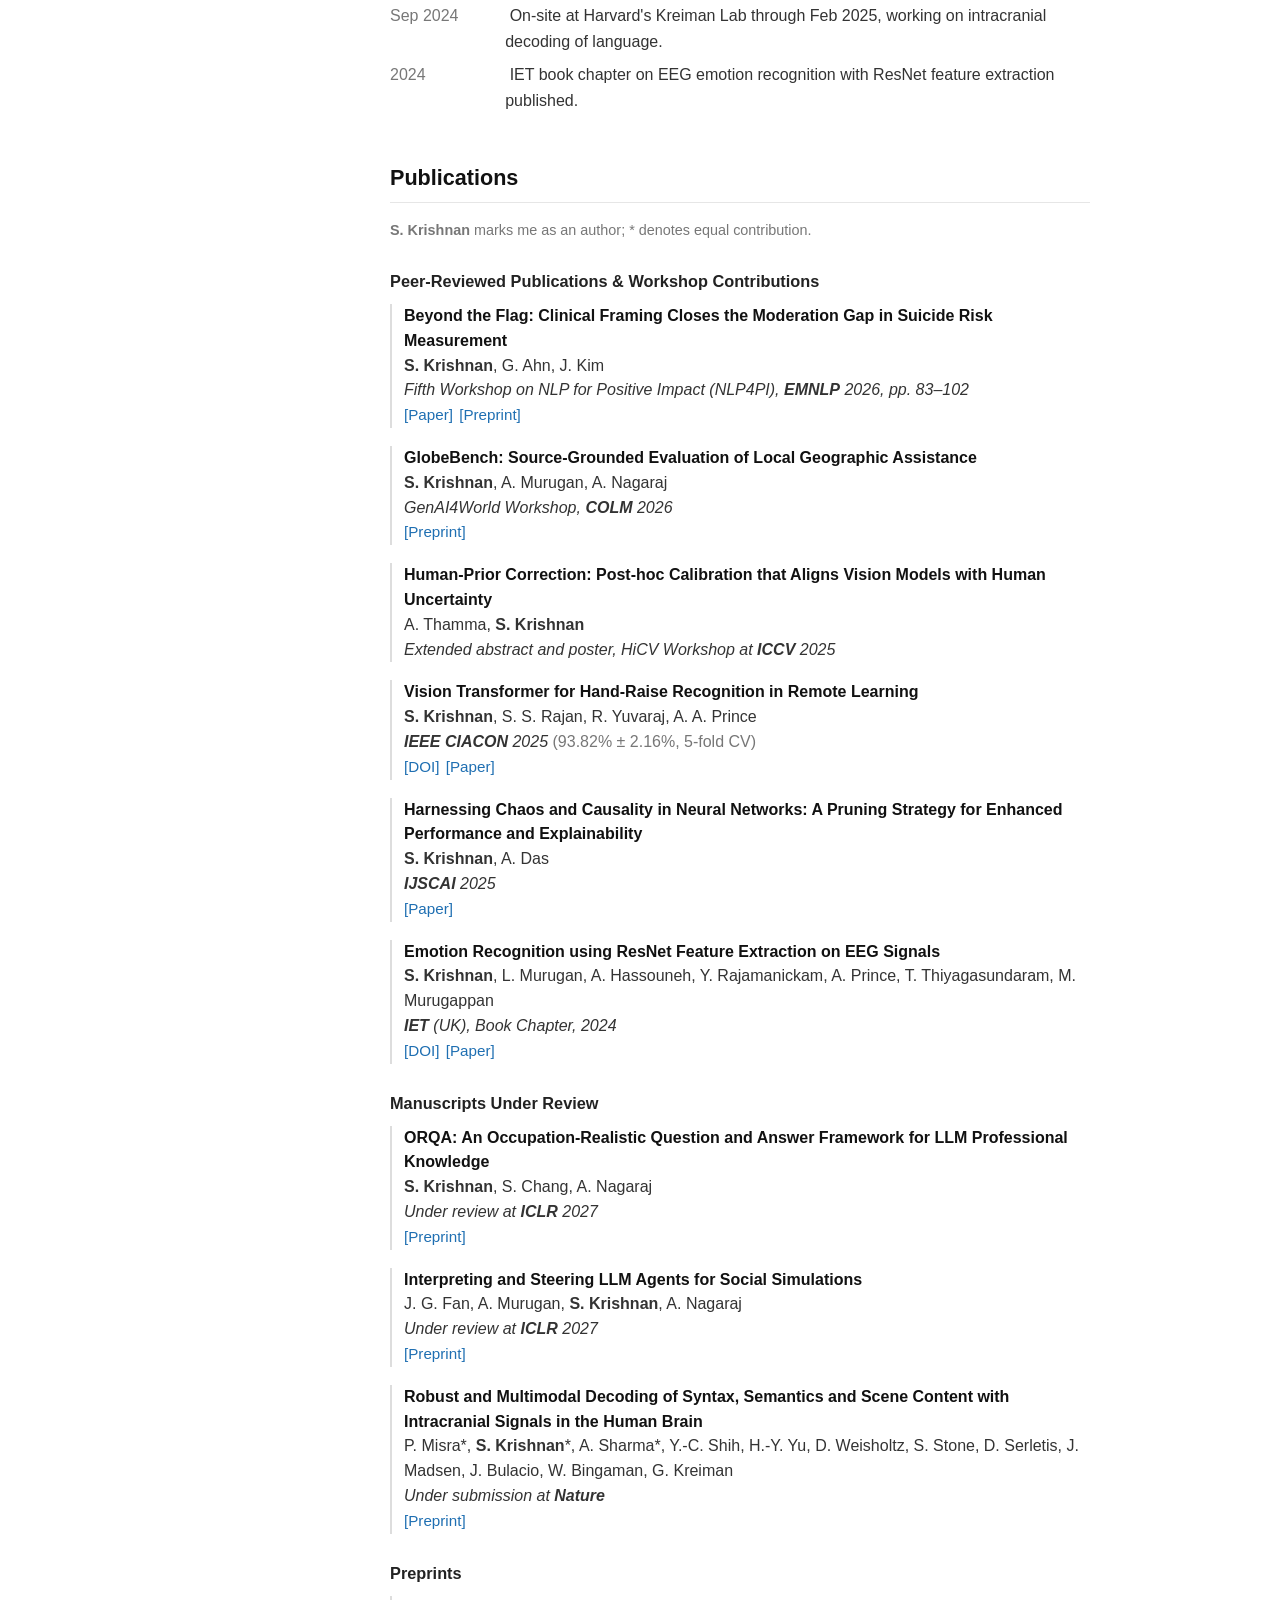
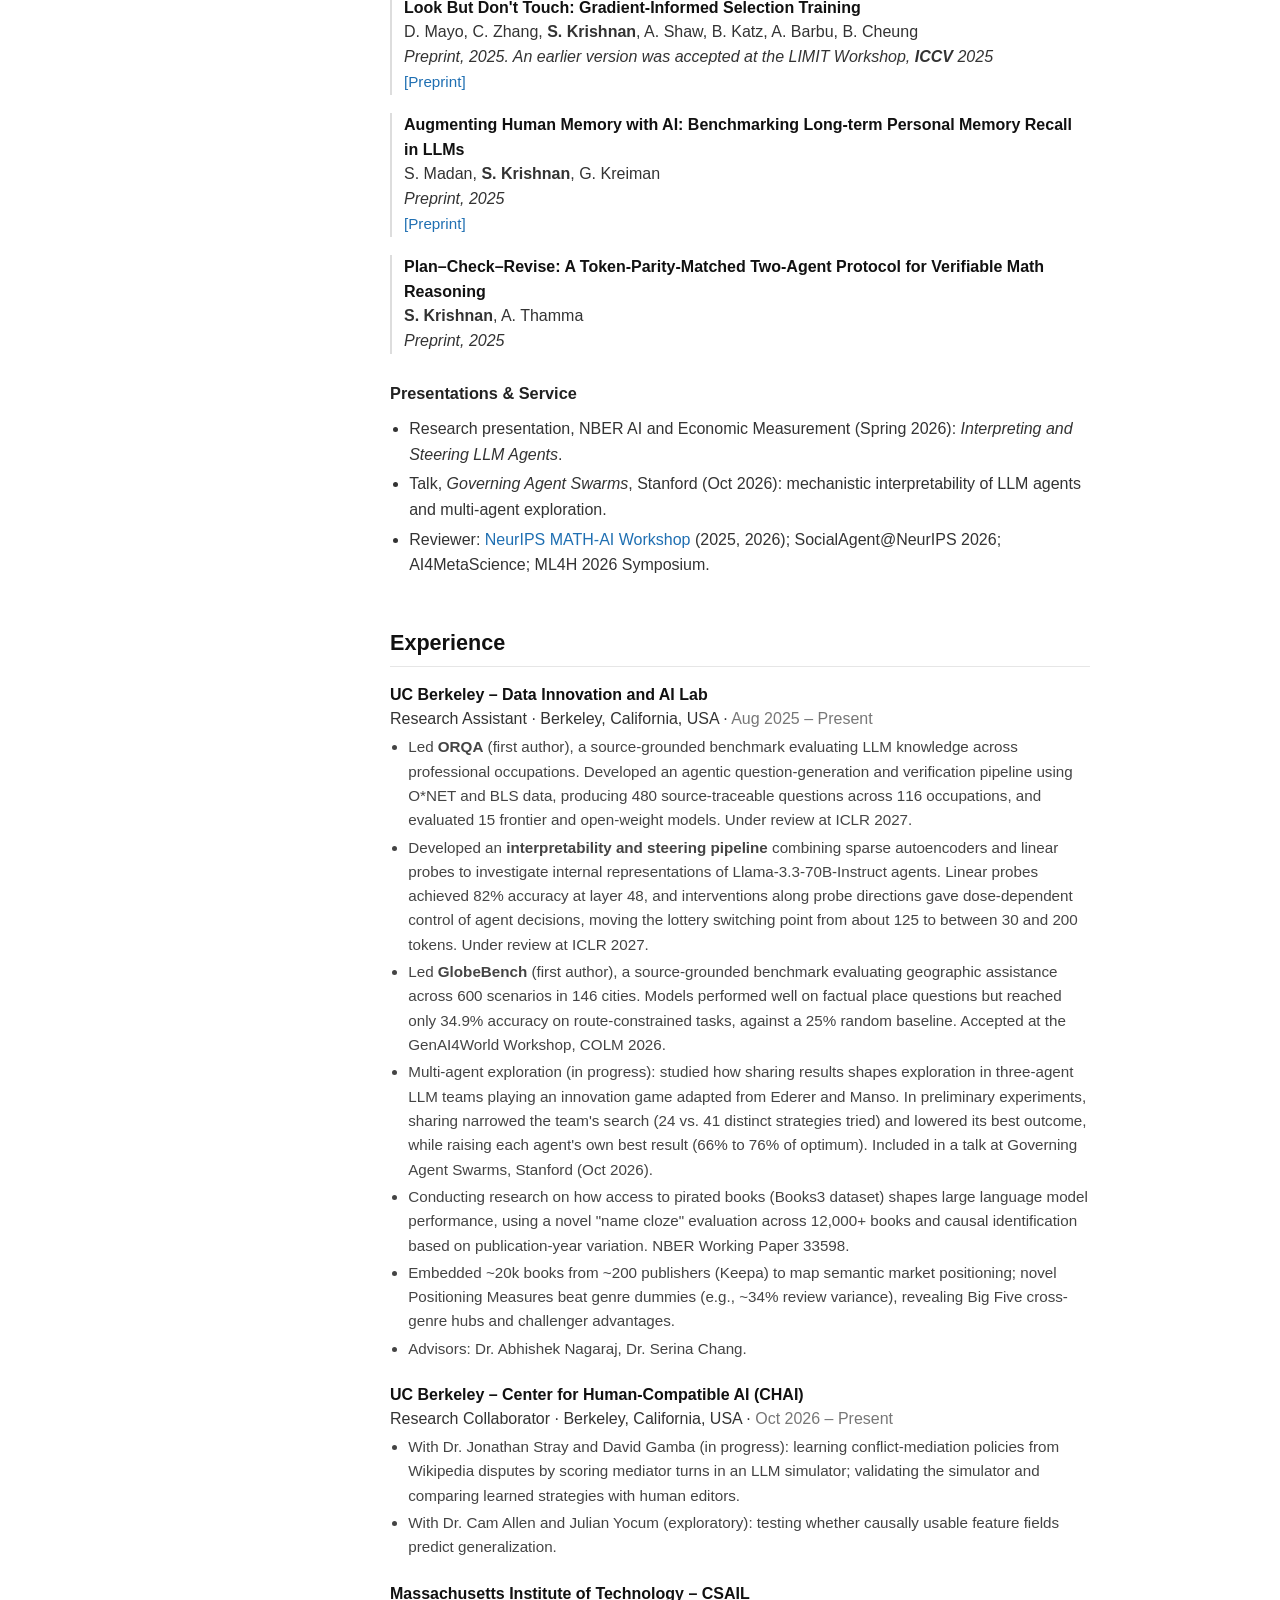
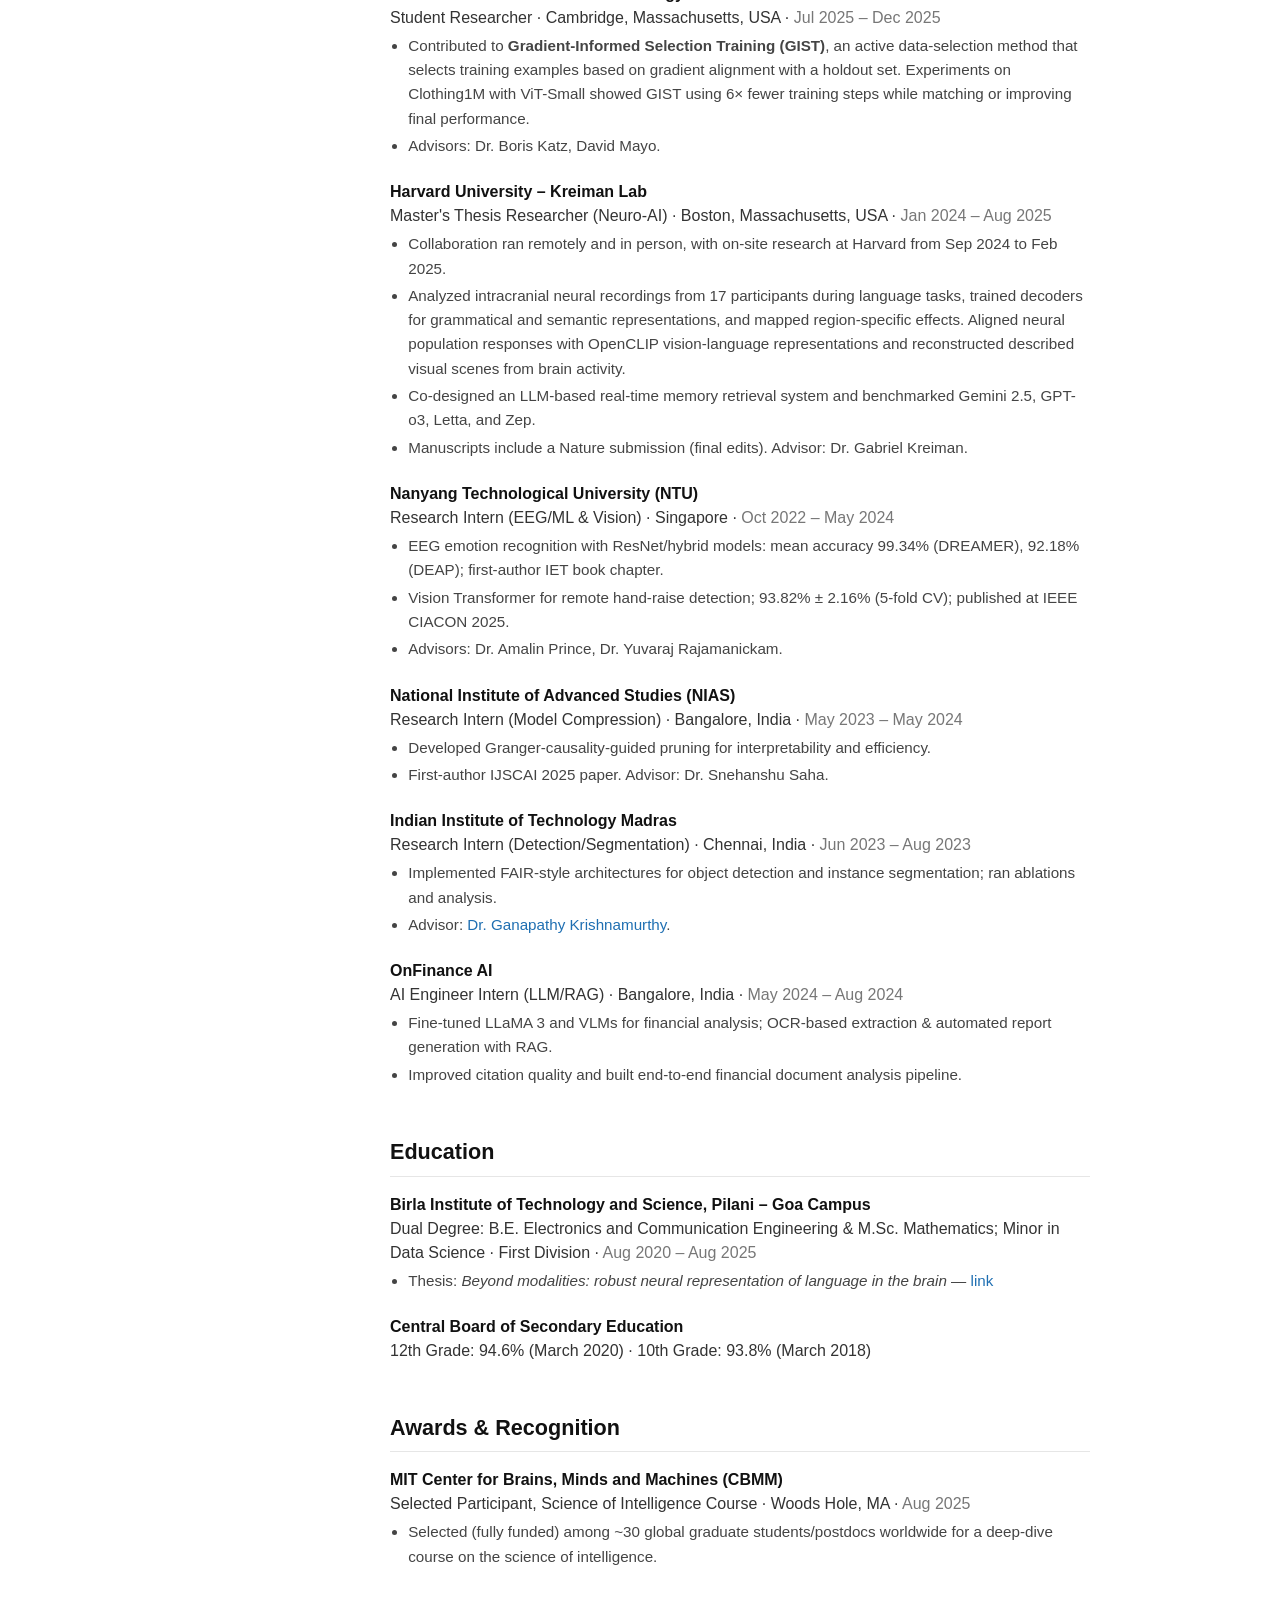
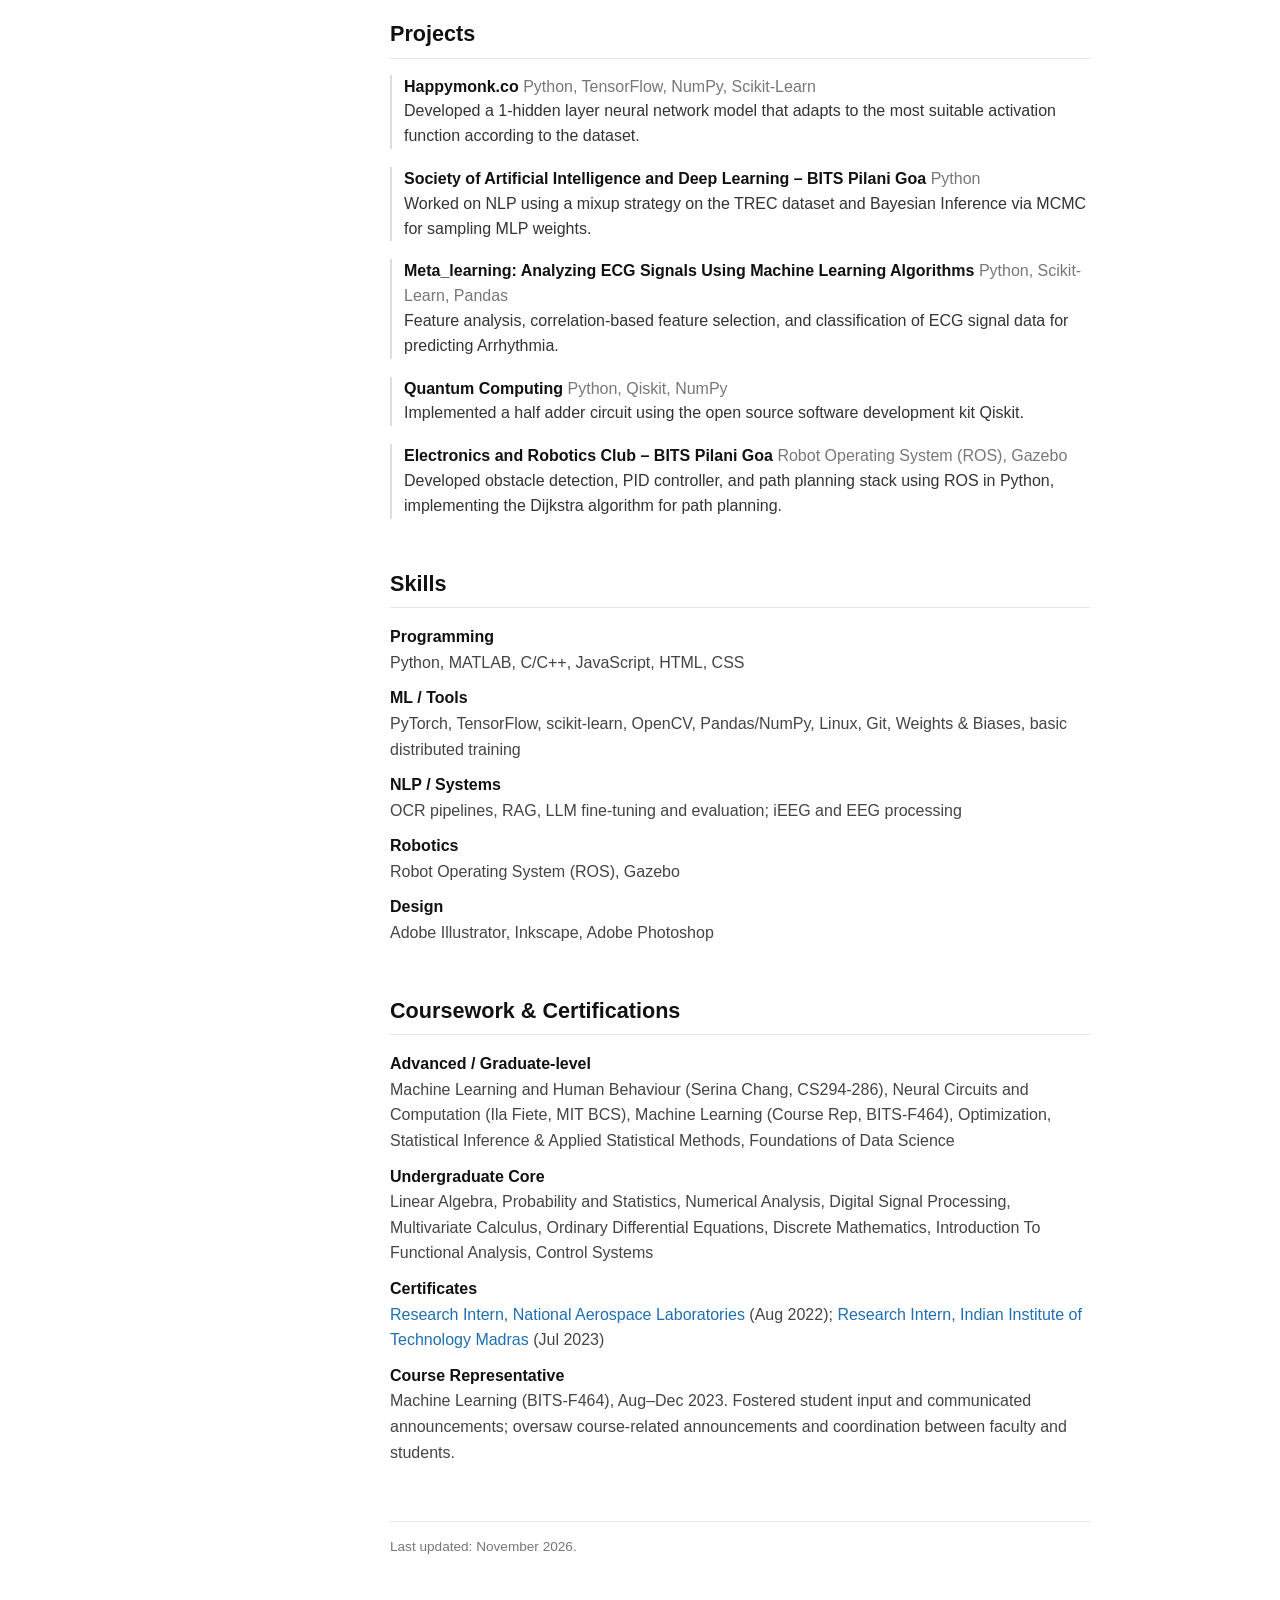
==== commit 3c91c721: "Remove NBER pirated-books working paper entry from publications" ====
--- a/index.html
+++ b/index.html
@@ -170,12 +170,6 @@
                     <span class="venue">Preprint, 2025</span>
                 </div>
 
-                <div class="paper">
-                    <span class="title"><a href="https://drive.google.com/file/d/11LdFjislG8ZOv7t0aVWqF5dOCHzSQWx7/view?usp=sharing" target="_blank" rel="noopener">How Access to Pirated Books Shapes Large Language Model Performance</a></span><br>
-                    <span class="authors">Ongoing research with Dr. Abhishek Nagaraj</span><br>
-                    <span class="venue"><strong>NBER</strong> Working Paper 33598</span> <span class="status ongoing">Ongoing</span><br>
-                    <span class="tags"><a href="https://drive.google.com/file/d/11LdFjislG8ZOv7t0aVWqF5dOCHzSQWx7/view?usp=sharing" target="_blank" rel="noopener">[Working Paper]</a></span>
-                </div>
 
                 <h3>Presentations &amp; Service</h3>
                 <ul class="plain">
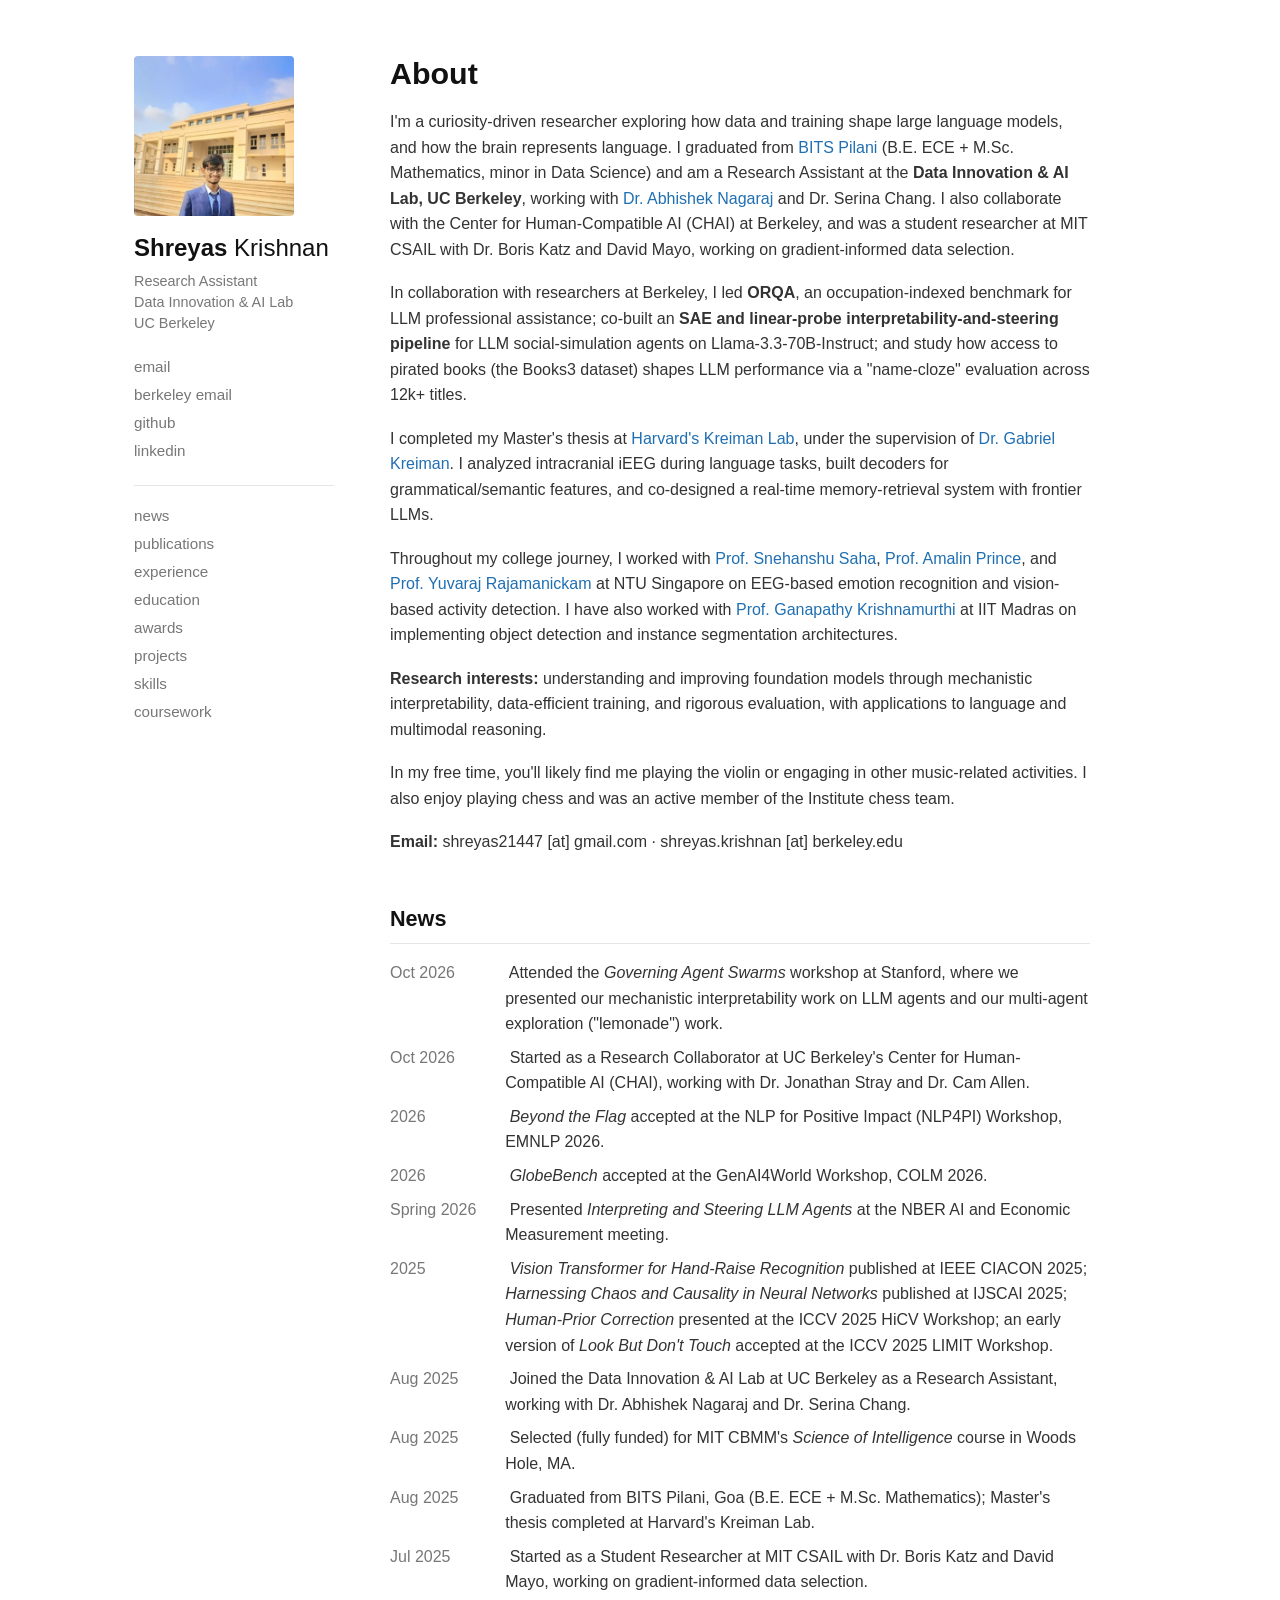
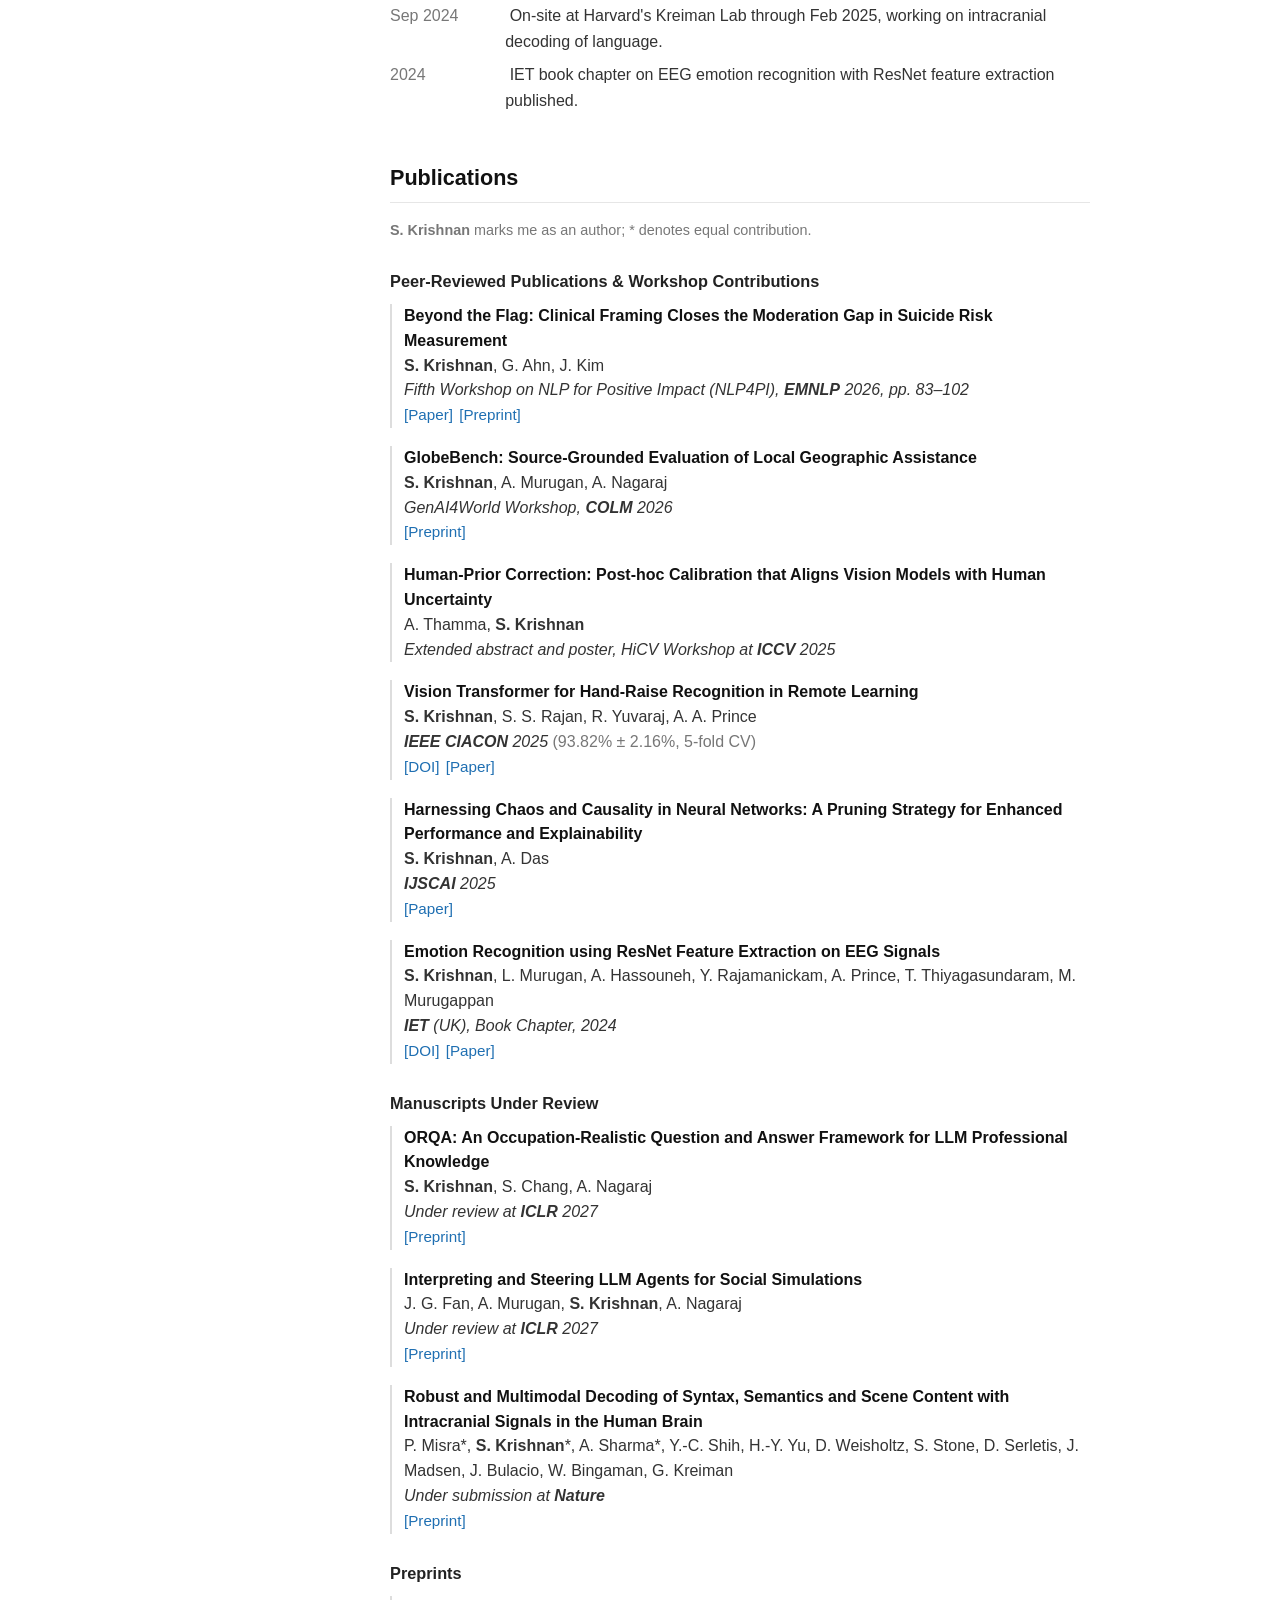
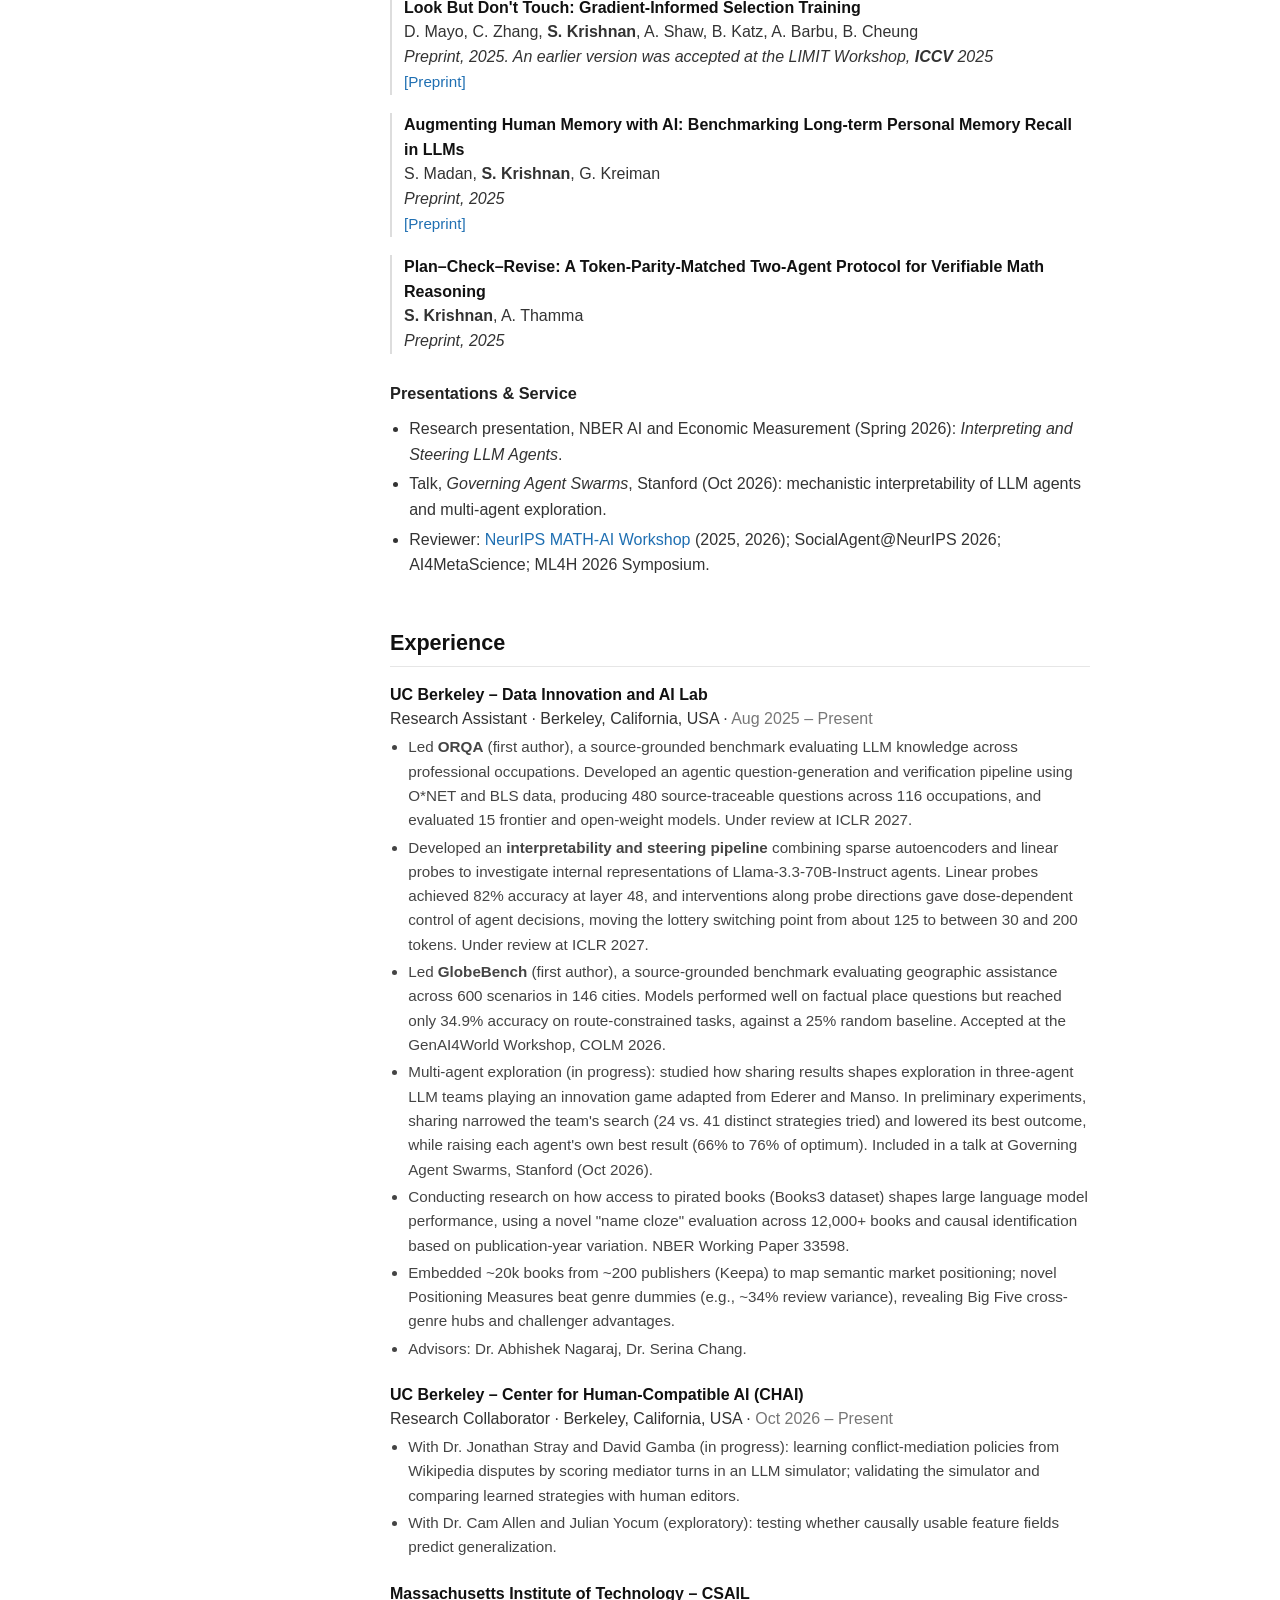
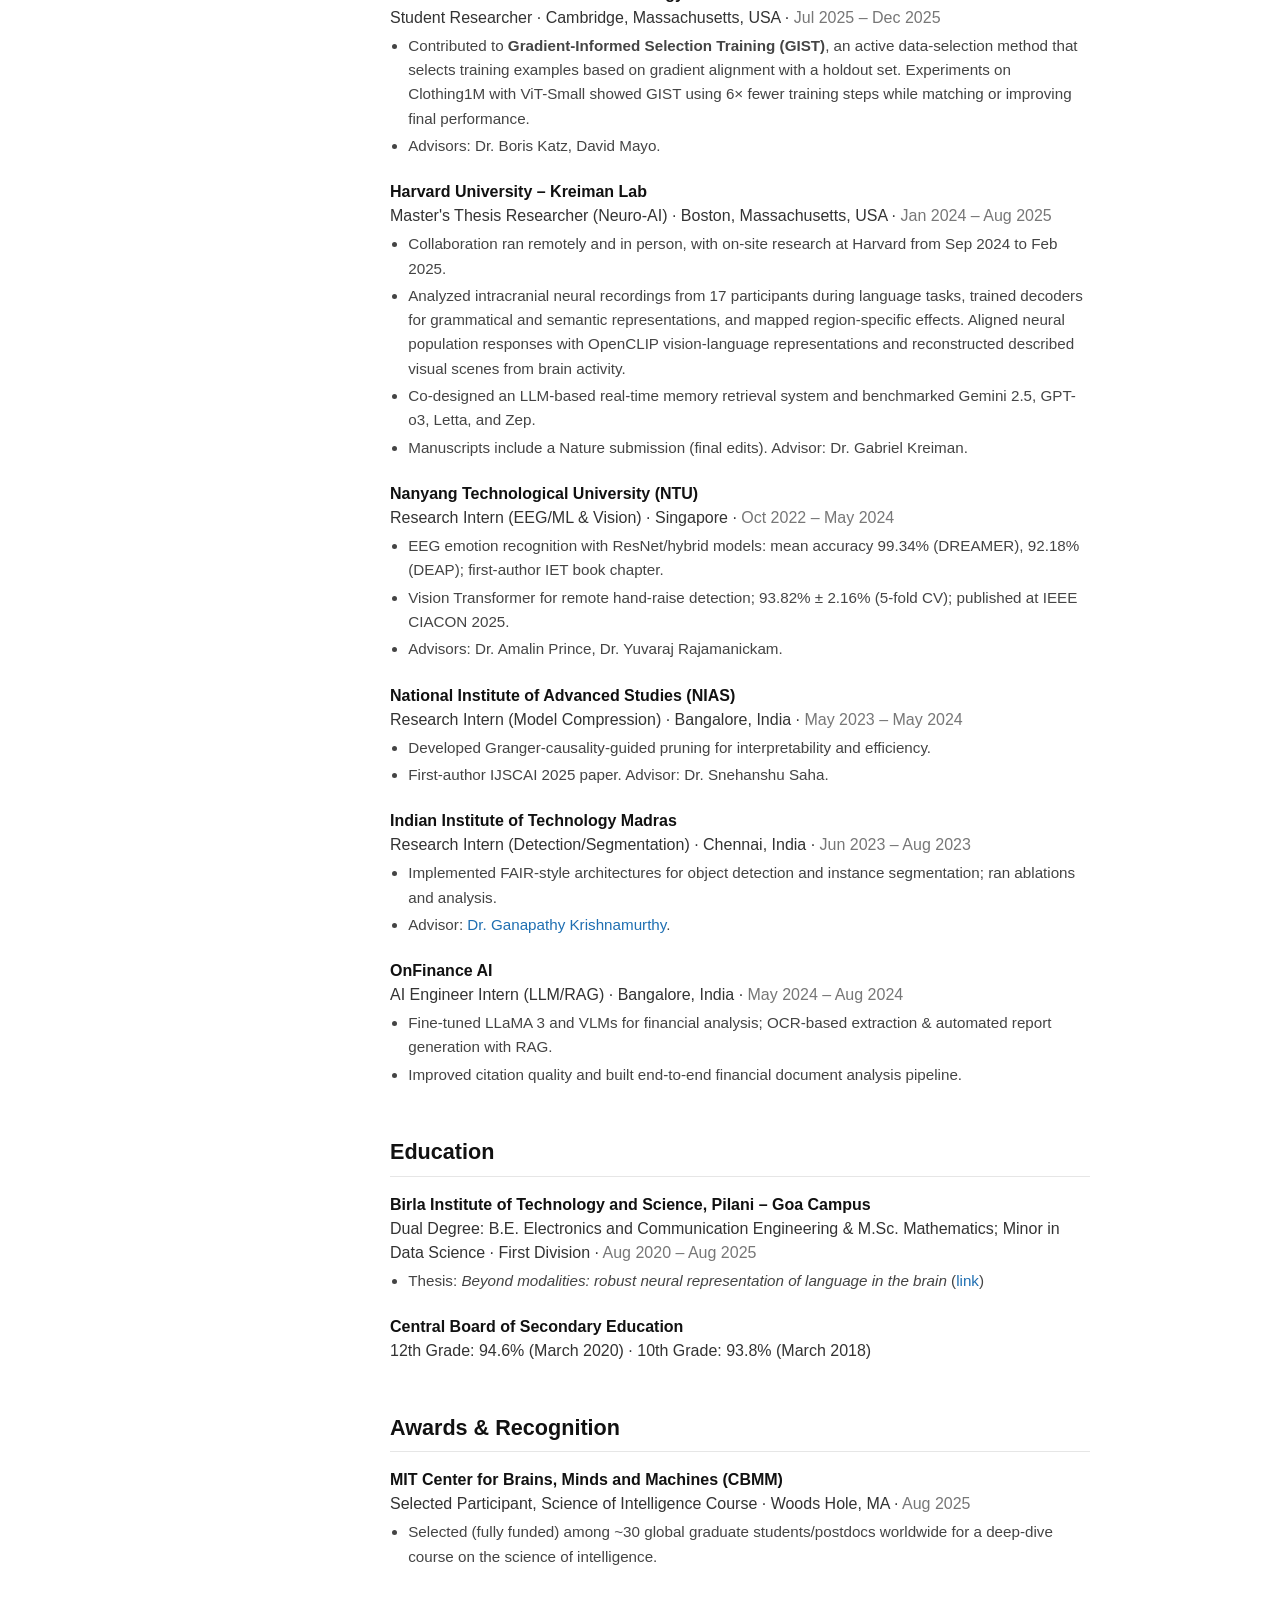
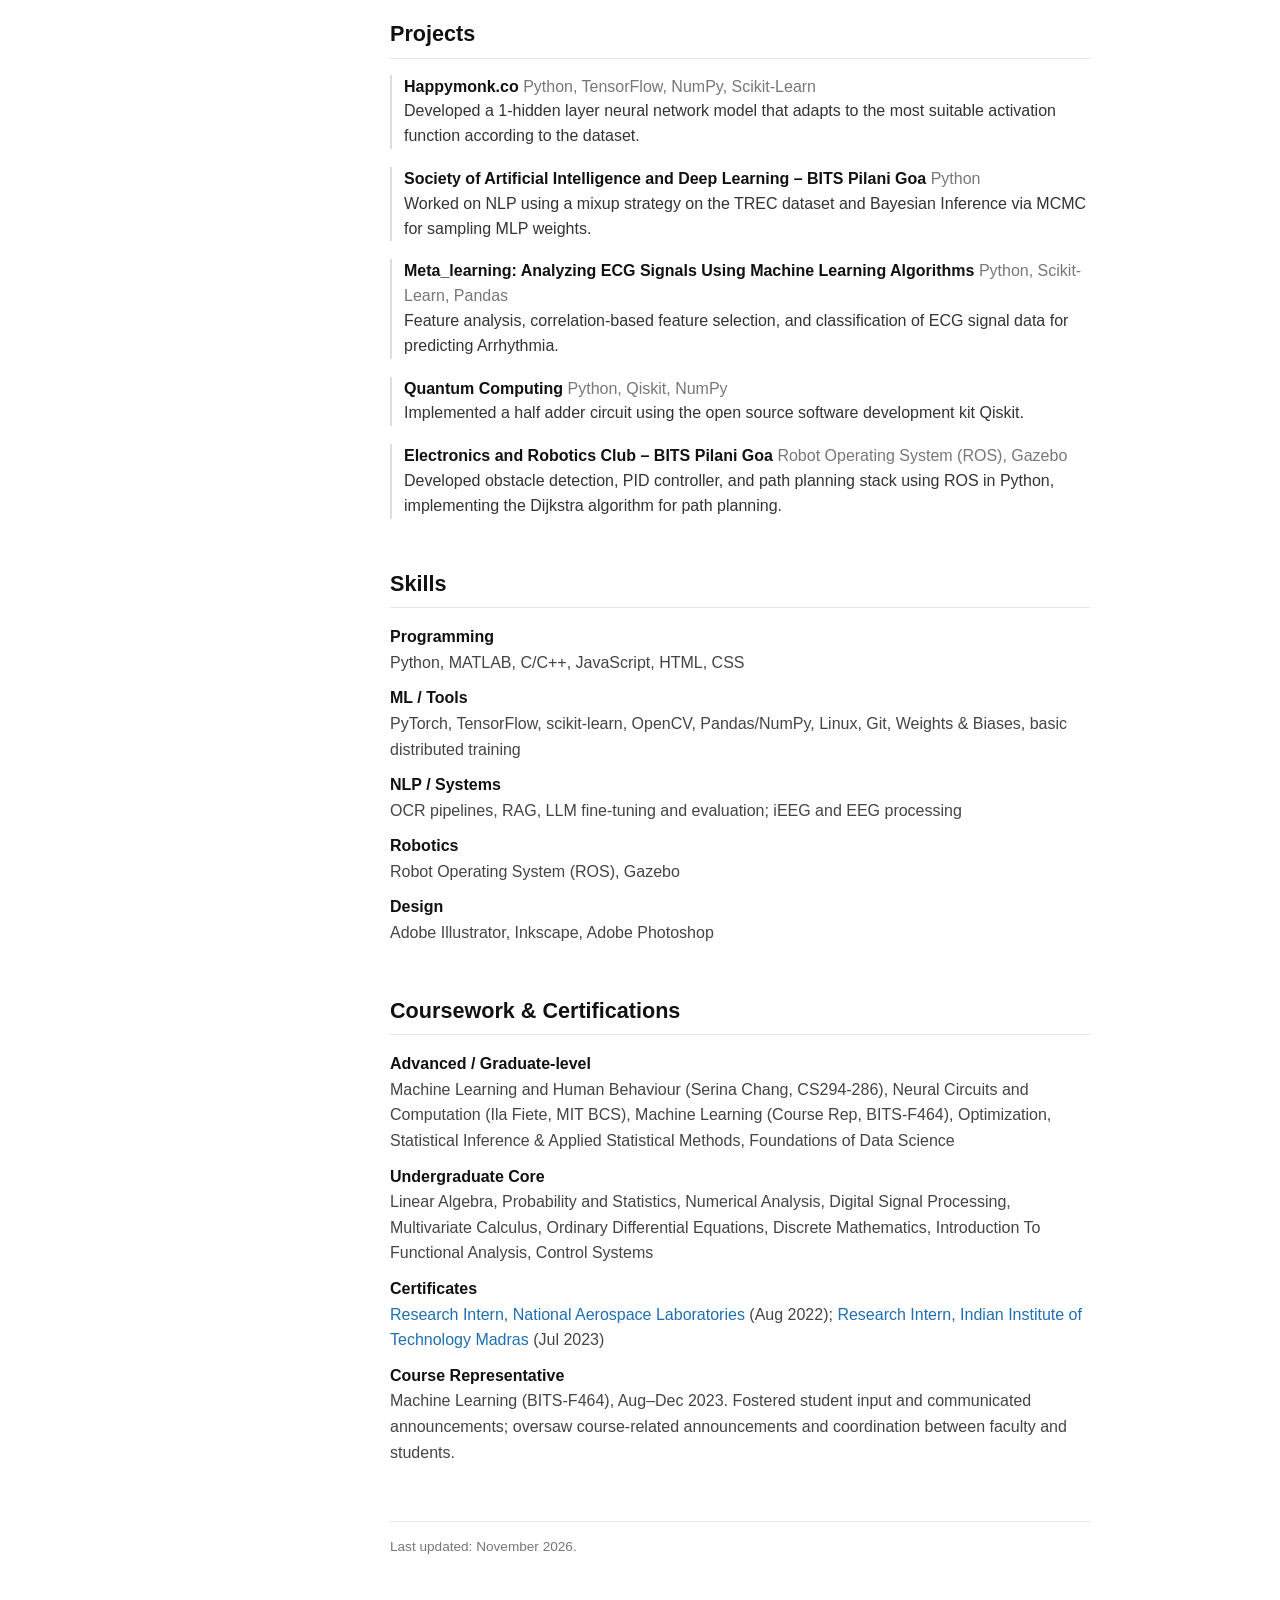
==== commit 6e1750f4: "Remove em dashes from page text" ====
--- a/index.html
+++ b/index.html
@@ -45,7 +45,7 @@
 
             <section id="about">
                 <h1>About</h1>
-                <p>I'm a curiosity-driven researcher exploring how data and training shape large language models&mdash;and how the brain represents language. I graduated from <a href="https://www.bits-pilani.ac.in/goa/" target="_blank" rel="noopener">BITS Pilani</a> (B.E. ECE + M.Sc. Mathematics, minor in Data Science) and am a Research Assistant at the <strong>Data Innovation &amp; AI Lab, UC Berkeley</strong>, working with <a href="https://www.abhishekn.com/" target="_blank" rel="noopener">Dr. Abhishek Nagaraj</a> and Dr. Serina Chang. I also collaborate with the Center for Human-Compatible AI (CHAI) at Berkeley, and was a student researcher at MIT CSAIL with Dr. Boris Katz and David Mayo, working on gradient-informed data selection.</p>
+                <p>I'm a curiosity-driven researcher exploring how data and training shape large language models, and how the brain represents language. I graduated from <a href="https://www.bits-pilani.ac.in/goa/" target="_blank" rel="noopener">BITS Pilani</a> (B.E. ECE + M.Sc. Mathematics, minor in Data Science) and am a Research Assistant at the <strong>Data Innovation &amp; AI Lab, UC Berkeley</strong>, working with <a href="https://www.abhishekn.com/" target="_blank" rel="noopener">Dr. Abhishek Nagaraj</a> and Dr. Serina Chang. I also collaborate with the Center for Human-Compatible AI (CHAI) at Berkeley, and was a student researcher at MIT CSAIL with Dr. Boris Katz and David Mayo, working on gradient-informed data selection.</p>
 
                 <p>In collaboration with researchers at Berkeley, I led <strong>ORQA</strong>, an occupation-indexed benchmark for LLM professional assistance; co-built an <strong>SAE and linear-probe interpretability-and-steering pipeline</strong> for LLM social-simulation agents on Llama-3.3-70B-Instruct; and study how access to pirated books (the Books3 dataset) shapes LLM performance via a "name-cloze" evaluation across 12k+ titles.</p>
 
@@ -260,7 +260,7 @@
                 <div class="job">
                     <p class="job-head"><strong>Birla Institute of Technology and Science, Pilani &ndash; Goa Campus</strong><br>Dual Degree: B.E. Electronics and Communication Engineering &amp; M.Sc. Mathematics; Minor in Data Science &middot; First Division &middot; <span class="dates">Aug 2020 &ndash; Aug 2025</span></p>
                     <ul>
-                        <li>Thesis: <em>Beyond modalities: robust neural representation of language in the brain</em> &mdash; <a href="https://klab.tch.harvard.edu/publications/Publications_Theses.html" target="_blank" rel="noopener">link</a></li>
+                        <li>Thesis: <em>Beyond modalities: robust neural representation of language in the brain</em> (<a href="https://klab.tch.harvard.edu/publications/Publications_Theses.html" target="_blank" rel="noopener">link</a>)</li>
                     </ul>
                 </div>
                 <div class="job">
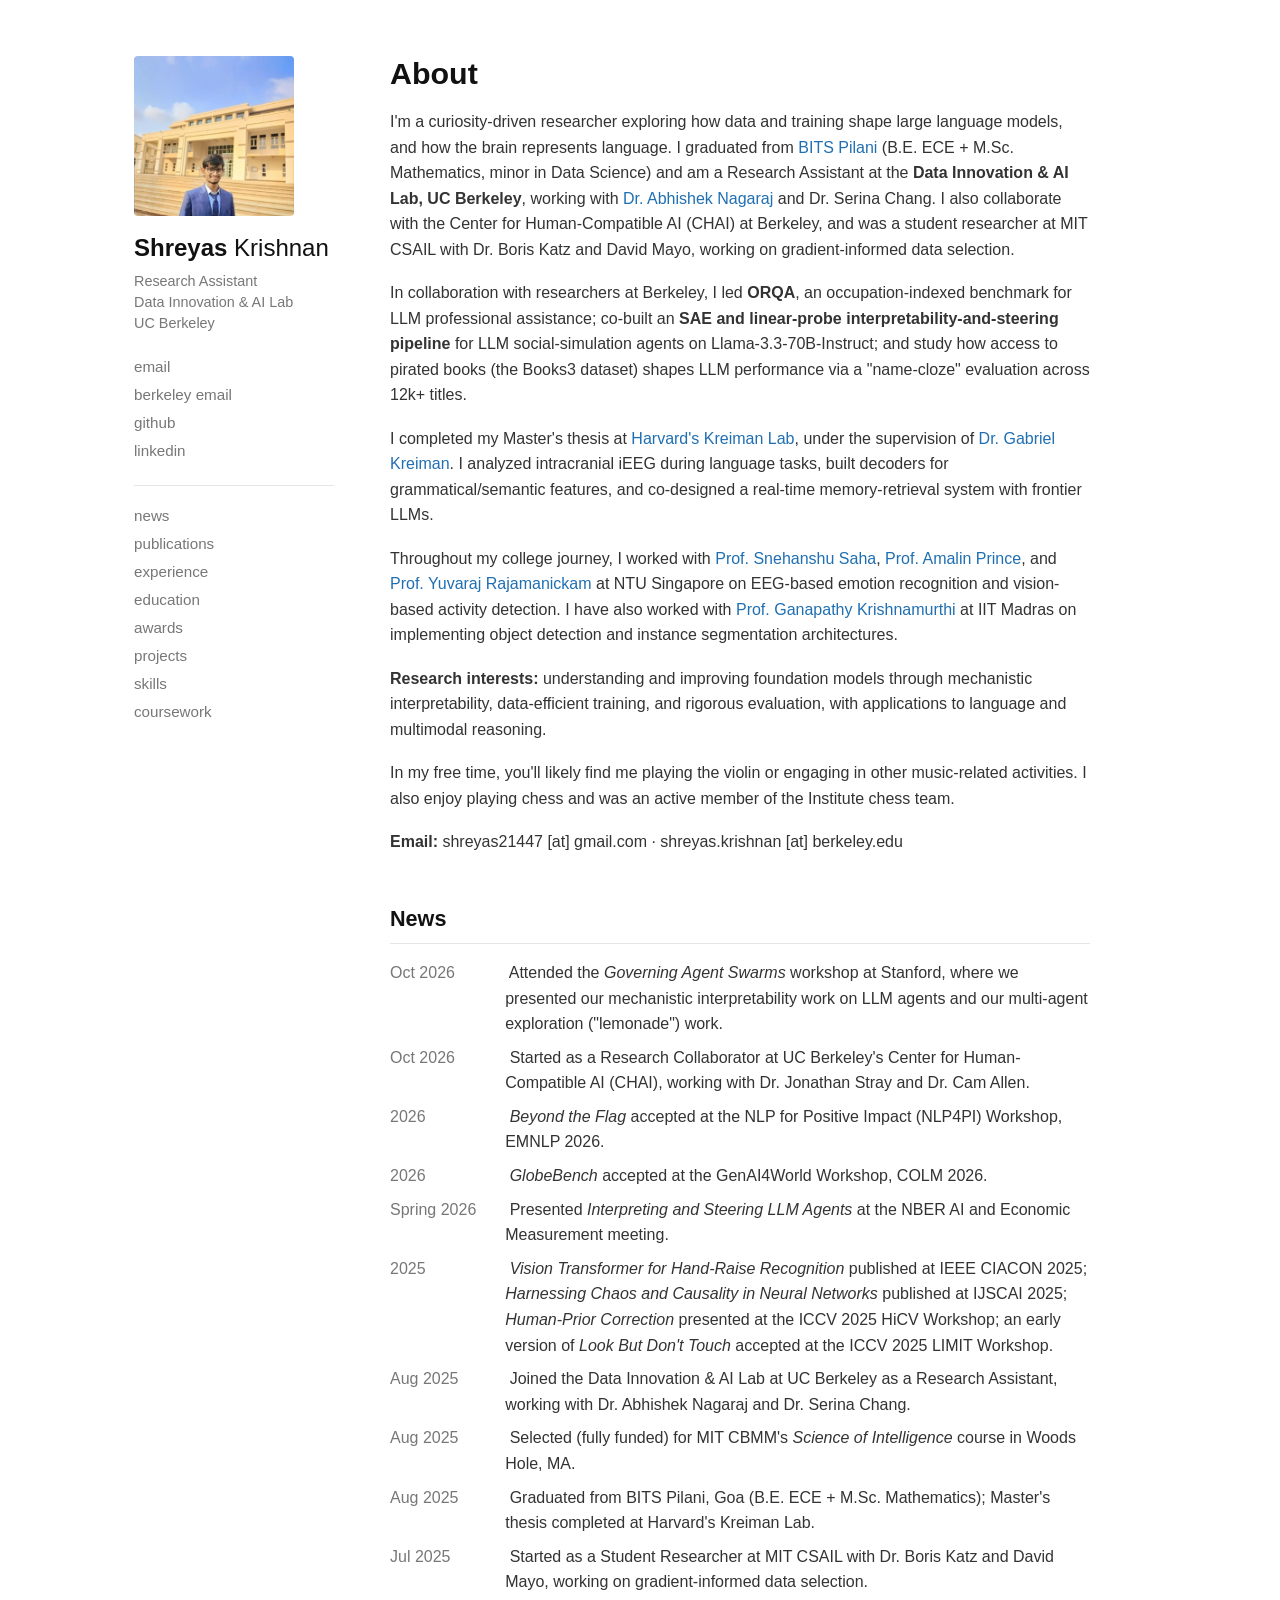
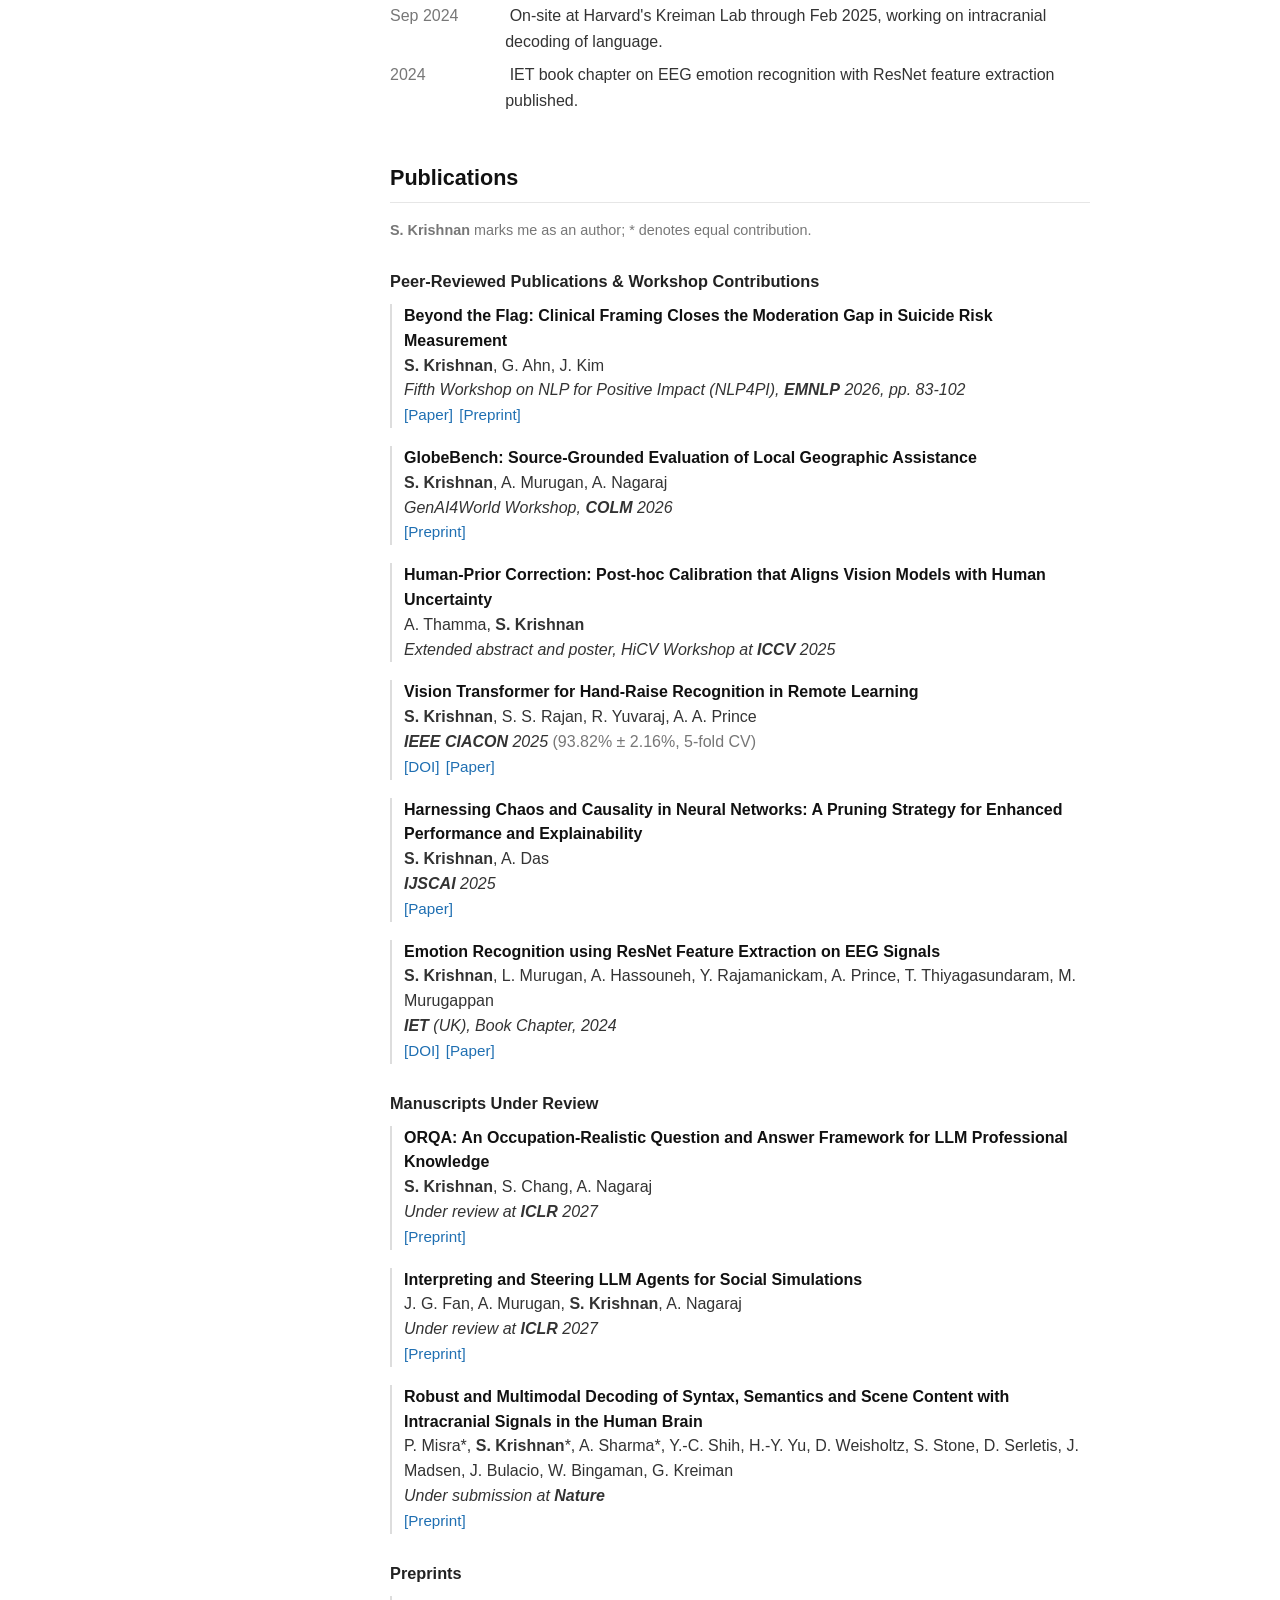
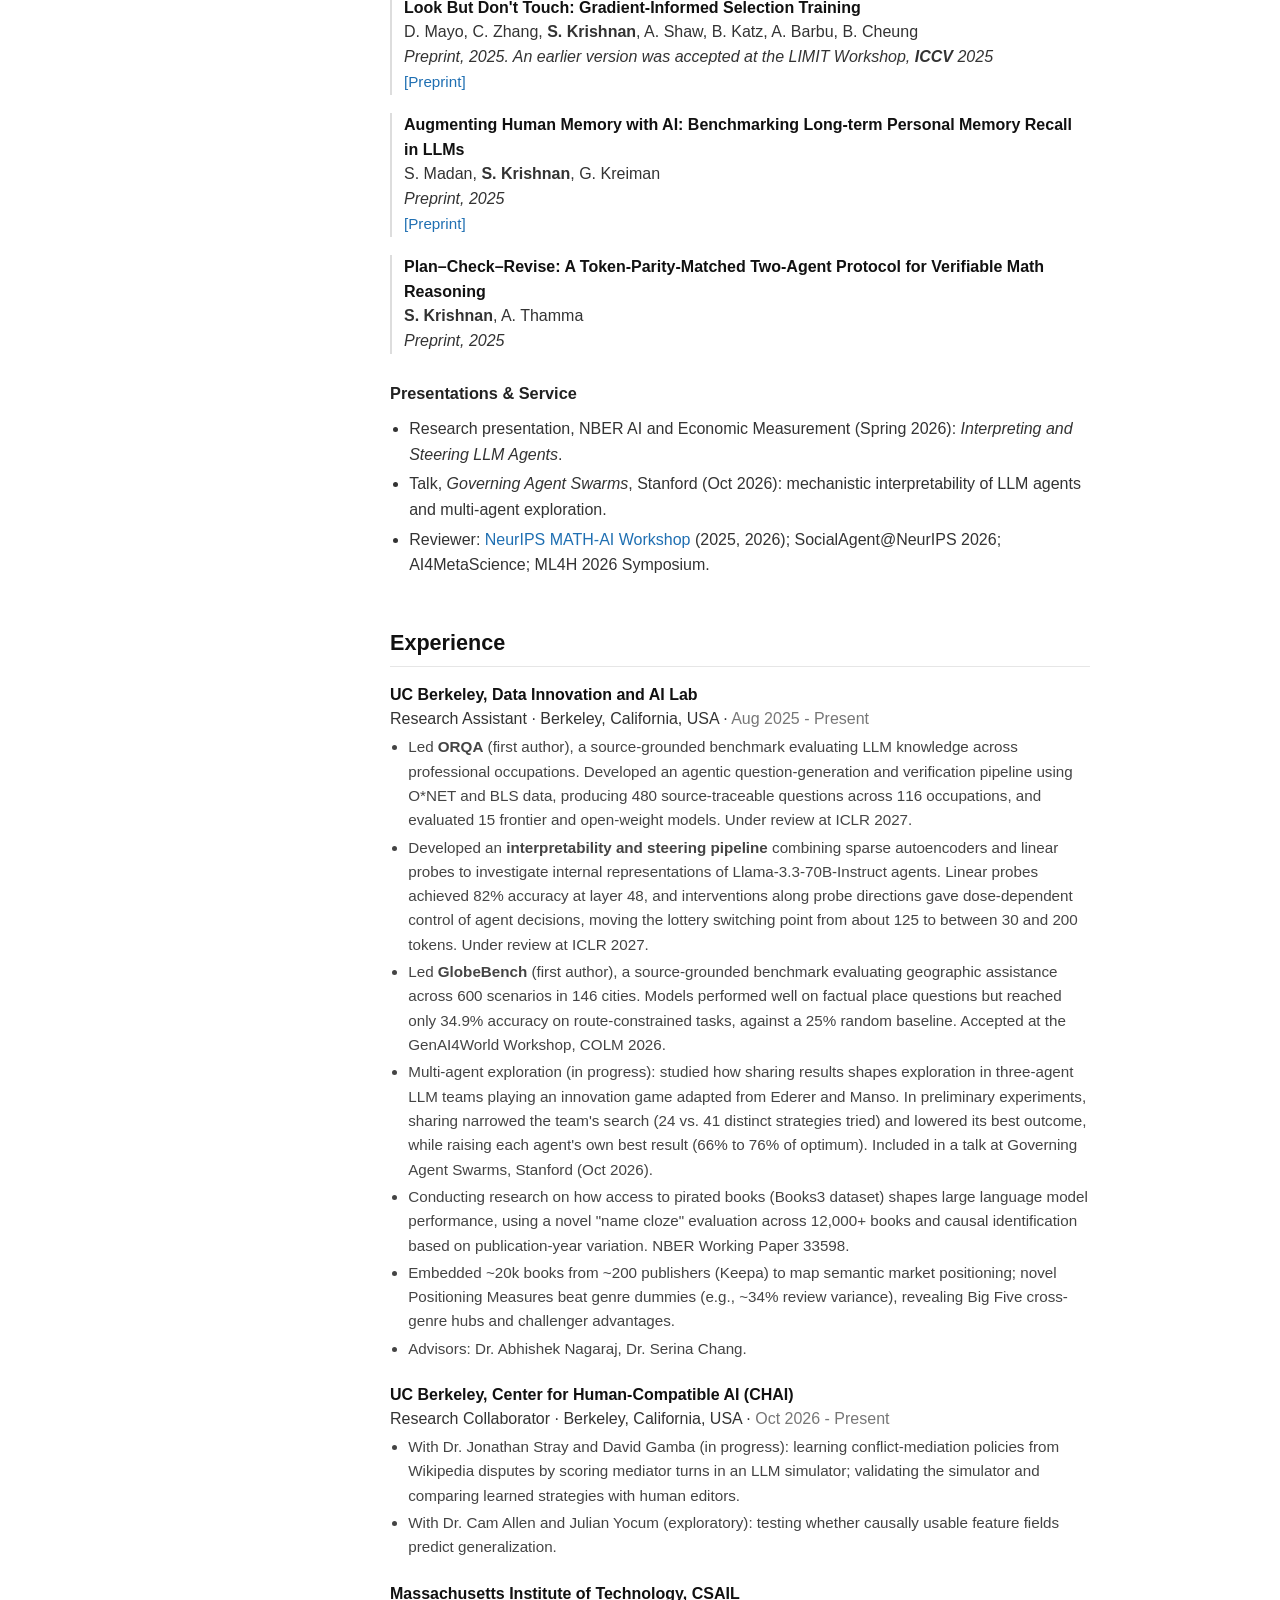
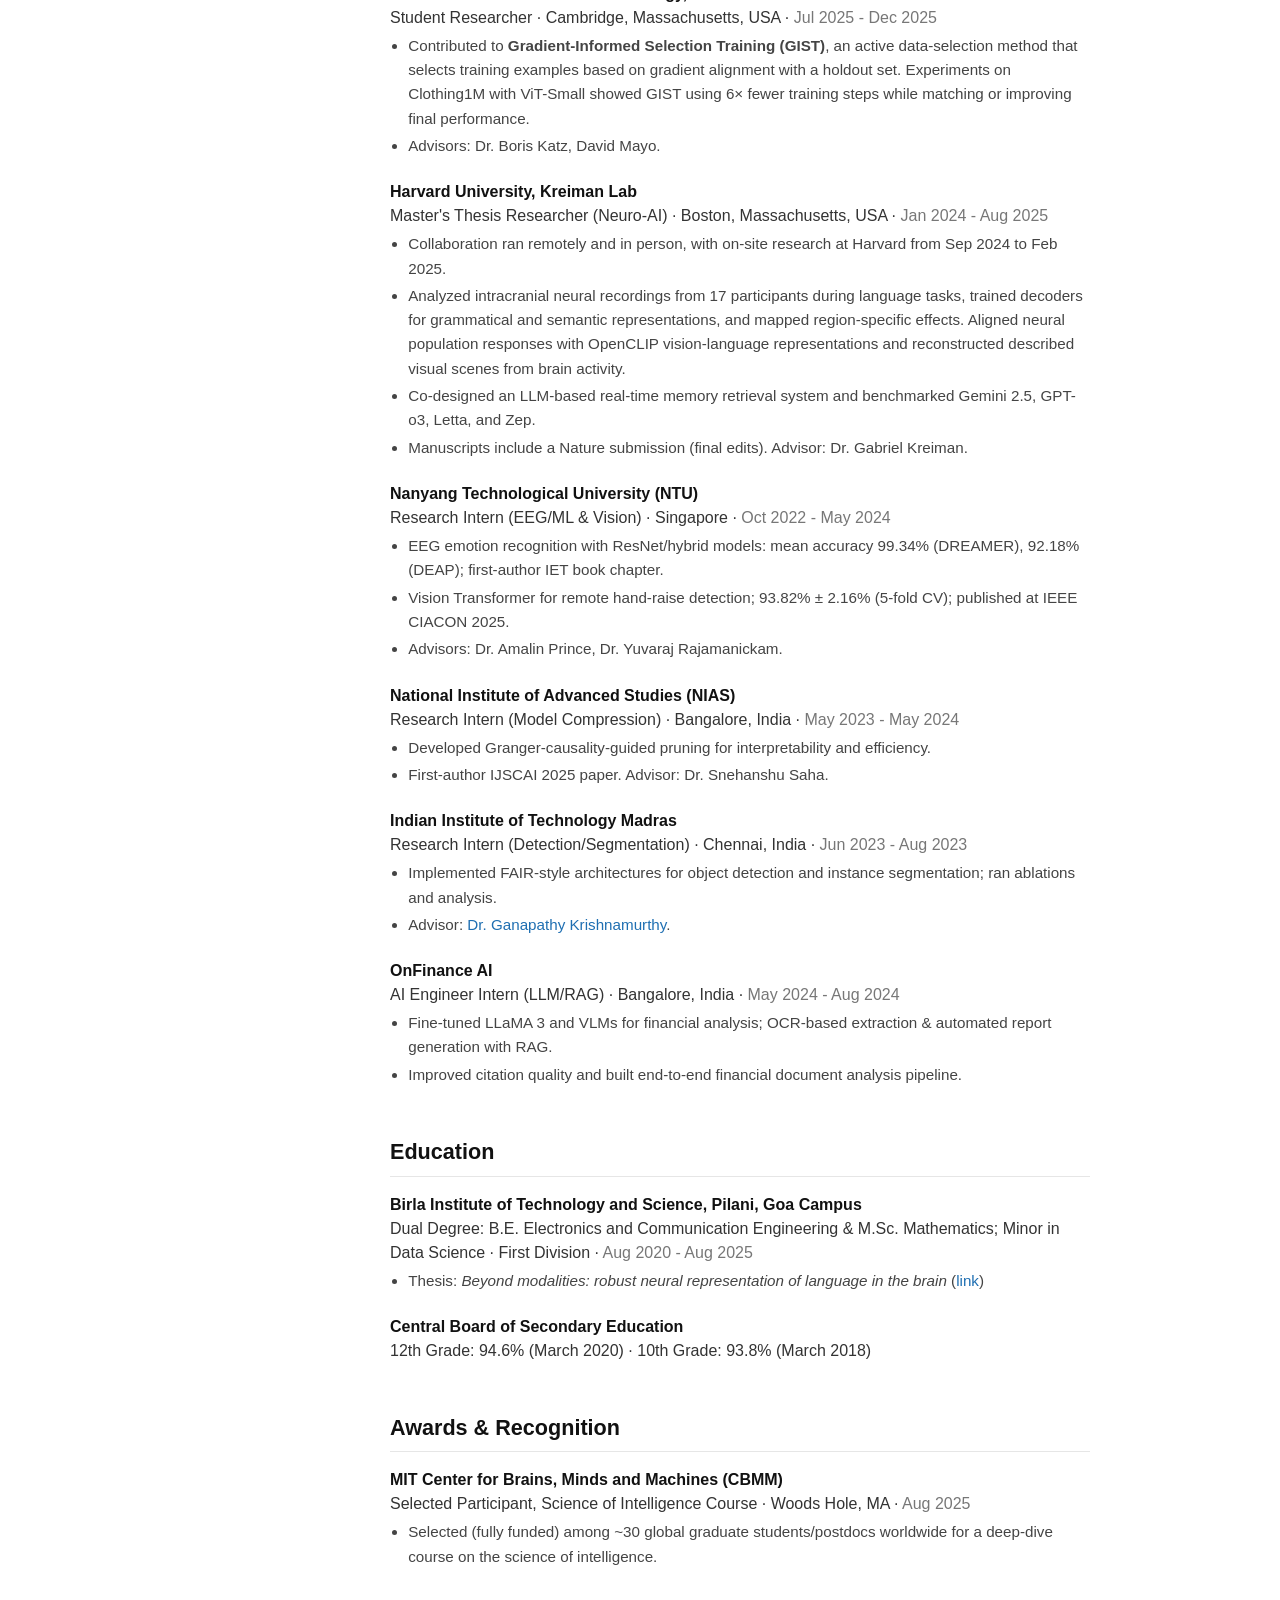
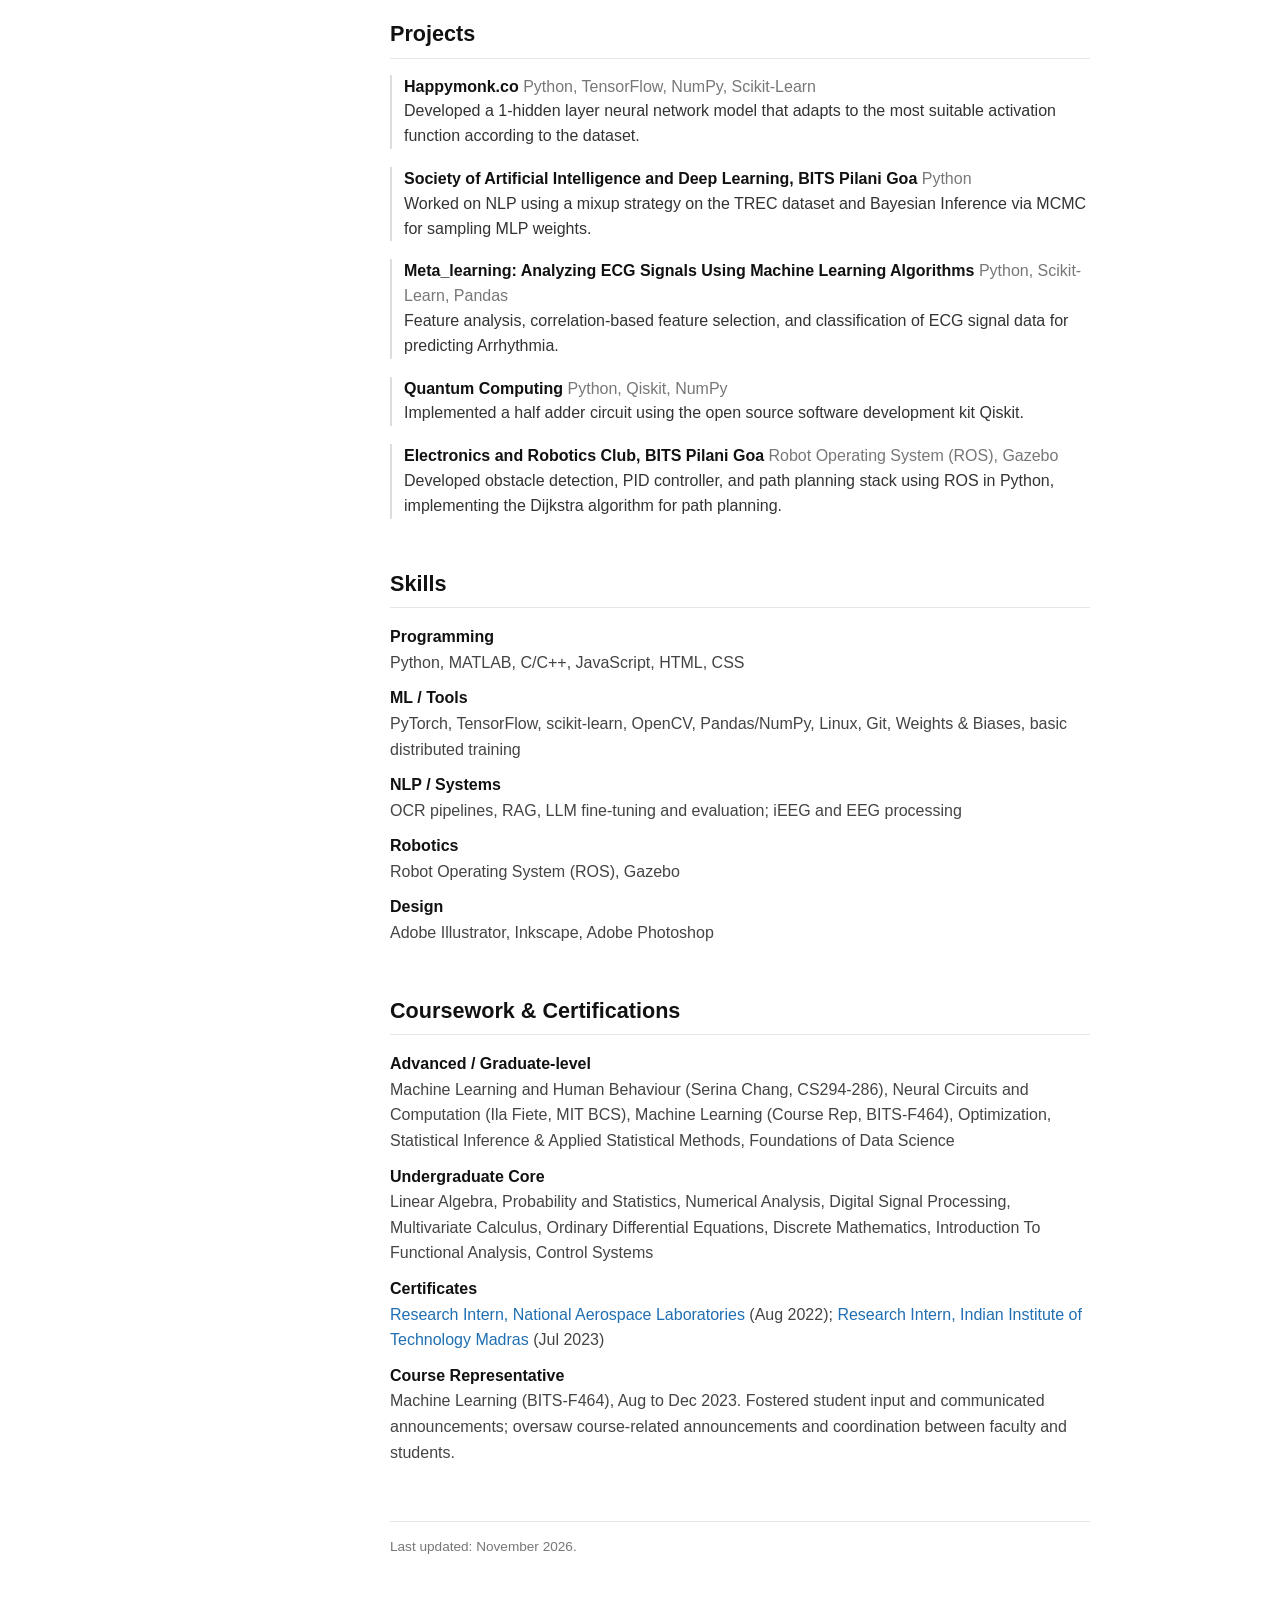
==== commit e92ebd88: "Replace dashes in organisation names and date ranges" ====
--- a/index.html
+++ b/index.html
@@ -87,7 +87,7 @@
                 <div class="paper">
                     <span class="title"><a href="https://aclanthology.org/2026.nlp4pi-1.9/" target="_blank" rel="noopener">Beyond the Flag: Clinical Framing Closes the Moderation Gap in Suicide Risk Measurement</a></span><br>
                     <span class="authors"><strong>S. Krishnan</strong>, G. Ahn, J. Kim</span><br>
-                    <span class="venue">Fifth Workshop on NLP for Positive Impact (NLP4PI), <strong>EMNLP</strong> 2026, pp. 83&ndash;102</span><br>
+                    <span class="venue">Fifth Workshop on NLP for Positive Impact (NLP4PI), <strong>EMNLP</strong> 2026, pp. 83-102</span><br>
                     <span class="tags"><a href="https://aclanthology.org/2026.nlp4pi-1.9/" target="_blank" rel="noopener">[Paper]</a> <a href="https://drive.google.com/file/d/1SUPlKHfFQX5IbVyZH9y4dt_QYzH1M6pW/view?usp=sharing" target="_blank" rel="noopener">[Preprint]</a></span>
                 </div>
 
@@ -183,7 +183,7 @@
                 <h2>Experience</h2>
 
                 <div class="job">
-                    <p class="job-head"><strong>UC Berkeley &ndash; Data Innovation and AI Lab</strong><br>Research Assistant &middot; Berkeley, California, USA &middot; <span class="dates">Aug 2025 &ndash; Present</span></p>
+                    <p class="job-head"><strong>UC Berkeley, Data Innovation and AI Lab</strong><br>Research Assistant &middot; Berkeley, California, USA &middot; <span class="dates">Aug 2025 - Present</span></p>
                     <ul>
                         <li>Led <strong>ORQA</strong> (first author), a source-grounded benchmark evaluating LLM knowledge across professional occupations. Developed an agentic question-generation and verification pipeline using O*NET and BLS data, producing 480 source-traceable questions across 116 occupations, and evaluated 15 frontier and open-weight models. Under review at ICLR 2027.</li>
                         <li>Developed an <strong>interpretability and steering pipeline</strong> combining sparse autoencoders and linear probes to investigate internal representations of Llama-3.3-70B-Instruct agents. Linear probes achieved 82% accuracy at layer 48, and interventions along probe directions gave dose-dependent control of agent decisions, moving the lottery switching point from about 125 to between 30 and 200 tokens. Under review at ICLR 2027.</li>
@@ -196,7 +196,7 @@
                 </div>
 
                 <div class="job">
-                    <p class="job-head"><strong>UC Berkeley &ndash; Center for Human-Compatible AI (CHAI)</strong><br>Research Collaborator &middot; Berkeley, California, USA &middot; <span class="dates">Oct 2026 &ndash; Present</span></p>
+                    <p class="job-head"><strong>UC Berkeley, Center for Human-Compatible AI (CHAI)</strong><br>Research Collaborator &middot; Berkeley, California, USA &middot; <span class="dates">Oct 2026 - Present</span></p>
                     <ul>
                         <li>With Dr. Jonathan Stray and David Gamba (in progress): learning conflict-mediation policies from Wikipedia disputes by scoring mediator turns in an LLM simulator; validating the simulator and comparing learned strategies with human editors.</li>
                         <li>With Dr. Cam Allen and Julian Yocum (exploratory): testing whether causally usable feature fields predict generalization.</li>
@@ -204,7 +204,7 @@
                 </div>
 
                 <div class="job">
-                    <p class="job-head"><strong>Massachusetts Institute of Technology &ndash; CSAIL</strong><br>Student Researcher &middot; Cambridge, Massachusetts, USA &middot; <span class="dates">Jul 2025 &ndash; Dec 2025</span></p>
+                    <p class="job-head"><strong>Massachusetts Institute of Technology, CSAIL</strong><br>Student Researcher &middot; Cambridge, Massachusetts, USA &middot; <span class="dates">Jul 2025 - Dec 2025</span></p>
                     <ul>
                         <li>Contributed to <strong>Gradient-Informed Selection Training (GIST)</strong>, an active data-selection method that selects training examples based on gradient alignment with a holdout set. Experiments on Clothing1M with ViT-Small showed GIST using 6&times; fewer training steps while matching or improving final performance.</li>
                         <li>Advisors: Dr. Boris Katz, David Mayo.</li>
@@ -212,7 +212,7 @@
                 </div>
 
                 <div class="job">
-                    <p class="job-head"><strong>Harvard University &ndash; Kreiman Lab</strong><br>Master's Thesis Researcher (Neuro-AI) &middot; Boston, Massachusetts, USA &middot; <span class="dates">Jan 2024 &ndash; Aug 2025</span></p>
+                    <p class="job-head"><strong>Harvard University, Kreiman Lab</strong><br>Master's Thesis Researcher (Neuro-AI) &middot; Boston, Massachusetts, USA &middot; <span class="dates">Jan 2024 - Aug 2025</span></p>
                     <ul>
                         <li>Collaboration ran remotely and in person, with on-site research at Harvard from Sep 2024 to Feb 2025.</li>
                         <li>Analyzed intracranial neural recordings from 17 participants during language tasks, trained decoders for grammatical and semantic representations, and mapped region-specific effects. Aligned neural population responses with OpenCLIP vision-language representations and reconstructed described visual scenes from brain activity.</li>
@@ -222,7 +222,7 @@
                 </div>
 
                 <div class="job">
-                    <p class="job-head"><strong>Nanyang Technological University (NTU)</strong><br>Research Intern (EEG/ML &amp; Vision) &middot; Singapore &middot; <span class="dates">Oct 2022 &ndash; May 2024</span></p>
+                    <p class="job-head"><strong>Nanyang Technological University (NTU)</strong><br>Research Intern (EEG/ML &amp; Vision) &middot; Singapore &middot; <span class="dates">Oct 2022 - May 2024</span></p>
                     <ul>
                         <li>EEG emotion recognition with ResNet/hybrid models: mean accuracy 99.34% (DREAMER), 92.18% (DEAP); first-author IET book chapter.</li>
                         <li>Vision Transformer for remote hand-raise detection; 93.82% &plusmn; 2.16% (5-fold CV); published at IEEE CIACON 2025.</li>
@@ -231,7 +231,7 @@
                 </div>
 
                 <div class="job">
-                    <p class="job-head"><strong>National Institute of Advanced Studies (NIAS)</strong><br>Research Intern (Model Compression) &middot; Bangalore, India &middot; <span class="dates">May 2023 &ndash; May 2024</span></p>
+                    <p class="job-head"><strong>National Institute of Advanced Studies (NIAS)</strong><br>Research Intern (Model Compression) &middot; Bangalore, India &middot; <span class="dates">May 2023 - May 2024</span></p>
                     <ul>
                         <li>Developed Granger-causality-guided pruning for interpretability and efficiency.</li>
                         <li>First-author IJSCAI 2025 paper. Advisor: Dr. Snehanshu Saha.</li>
@@ -239,7 +239,7 @@
                 </div>
 
                 <div class="job">
-                    <p class="job-head"><strong>Indian Institute of Technology Madras</strong><br>Research Intern (Detection/Segmentation) &middot; Chennai, India &middot; <span class="dates">Jun 2023 &ndash; Aug 2023</span></p>
+                    <p class="job-head"><strong>Indian Institute of Technology Madras</strong><br>Research Intern (Detection/Segmentation) &middot; Chennai, India &middot; <span class="dates">Jun 2023 - Aug 2023</span></p>
                     <ul>
                         <li>Implemented FAIR-style architectures for object detection and instance segmentation; ran ablations and analysis.</li>
                         <li>Advisor: <a href="https://ed.iitm.ac.in/~gankrish/" target="_blank" rel="noopener">Dr. Ganapathy Krishnamurthy</a>.</li>
@@ -247,7 +247,7 @@
                 </div>
 
                 <div class="job">
-                    <p class="job-head"><strong>OnFinance AI</strong><br>AI Engineer Intern (LLM/RAG) &middot; Bangalore, India &middot; <span class="dates">May 2024 &ndash; Aug 2024</span></p>
+                    <p class="job-head"><strong>OnFinance AI</strong><br>AI Engineer Intern (LLM/RAG) &middot; Bangalore, India &middot; <span class="dates">May 2024 - Aug 2024</span></p>
                     <ul>
                         <li>Fine-tuned LLaMA 3 and VLMs for financial analysis; OCR-based extraction &amp; automated report generation with RAG.</li>
                         <li>Improved citation quality and built end-to-end financial document analysis pipeline.</li>
@@ -258,7 +258,7 @@
             <section id="education">
                 <h2>Education</h2>
                 <div class="job">
-                    <p class="job-head"><strong>Birla Institute of Technology and Science, Pilani &ndash; Goa Campus</strong><br>Dual Degree: B.E. Electronics and Communication Engineering &amp; M.Sc. Mathematics; Minor in Data Science &middot; First Division &middot; <span class="dates">Aug 2020 &ndash; Aug 2025</span></p>
+                    <p class="job-head"><strong>Birla Institute of Technology and Science, Pilani, Goa Campus</strong><br>Dual Degree: B.E. Electronics and Communication Engineering &amp; M.Sc. Mathematics; Minor in Data Science &middot; First Division &middot; <span class="dates">Aug 2020 - Aug 2025</span></p>
                     <ul>
                         <li>Thesis: <em>Beyond modalities: robust neural representation of language in the brain</em> (<a href="https://klab.tch.harvard.edu/publications/Publications_Theses.html" target="_blank" rel="noopener">link</a>)</li>
                     </ul>
@@ -285,7 +285,7 @@
                     Developed a 1-hidden layer neural network model that adapts to the most suitable activation function according to the dataset.
                 </div>
                 <div class="paper">
-                    <span class="title"><a href="https://github.com/sk160902/SAiDL-Spring-Assignment-2022" target="_blank" rel="noopener">Society of Artificial Intelligence and Deep Learning &ndash; BITS Pilani Goa</a></span> <span class="muted">Python</span><br>
+                    <span class="title"><a href="https://github.com/sk160902/SAiDL-Spring-Assignment-2022" target="_blank" rel="noopener">Society of Artificial Intelligence and Deep Learning, BITS Pilani Goa</a></span> <span class="muted">Python</span><br>
                     Worked on NLP using a mixup strategy on the TREC dataset and Bayesian Inference via MCMC for sampling MLP weights.
                 </div>
                 <div class="paper">
@@ -297,7 +297,7 @@
                     Implemented a half adder circuit using the open source software development kit Qiskit.
                 </div>
                 <div class="paper">
-                    <span class="title"><a href="https://github.com/sk160902/ERC-hackathon-assignment" target="_blank" rel="noopener">Electronics and Robotics Club &ndash; BITS Pilani Goa</a></span> <span class="muted">Robot Operating System (ROS), Gazebo</span><br>
+                    <span class="title"><a href="https://github.com/sk160902/ERC-hackathon-assignment" target="_blank" rel="noopener">Electronics and Robotics Club, BITS Pilani Goa</a></span> <span class="muted">Robot Operating System (ROS), Gazebo</span><br>
                     Developed obstacle detection, PID controller, and path planning stack using ROS in Python, implementing the Dijkstra algorithm for path planning.
                 </div>
             </section>
@@ -319,7 +319,7 @@
                     <dt>Advanced / Graduate-level</dt><dd>Machine Learning and Human Behaviour (Serina Chang, CS294-286), Neural Circuits and Computation (Ila Fiete, MIT BCS), Machine Learning (Course Rep, BITS-F464), Optimization, Statistical Inference &amp; Applied Statistical Methods, Foundations of Data Science</dd>
                     <dt>Undergraduate Core</dt><dd>Linear Algebra, Probability and Statistics, Numerical Analysis, Digital Signal Processing, Multivariate Calculus, Ordinary Differential Equations, Discrete Mathematics, Introduction To Functional Analysis, Control Systems</dd>
                     <dt>Certificates</dt><dd><a href="https://drive.google.com/file/d/1AQi6srP5r-4mx0FzHHhNFnPnau3HFj1-/view?usp=drive_link" target="_blank" rel="noopener">Research Intern, National Aerospace Laboratories</a> (Aug 2022); <a href="https://drive.google.com/file/d/18iVk-5Viu4t01G7dm4GP4zQ31mhfOE_w/view?usp=drive_link" target="_blank" rel="noopener">Research Intern, Indian Institute of Technology Madras</a> (Jul 2023)</dd>
-                    <dt>Course Representative</dt><dd>Machine Learning (BITS-F464), Aug&ndash;Dec 2023. Fostered student input and communicated announcements; oversaw course-related announcements and coordination between faculty and students.</dd>
+                    <dt>Course Representative</dt><dd>Machine Learning (BITS-F464), Aug to Dec 2023. Fostered student input and communicated announcements; oversaw course-related announcements and coordination between faculty and students.</dd>
                 </dl>
             </section>
 
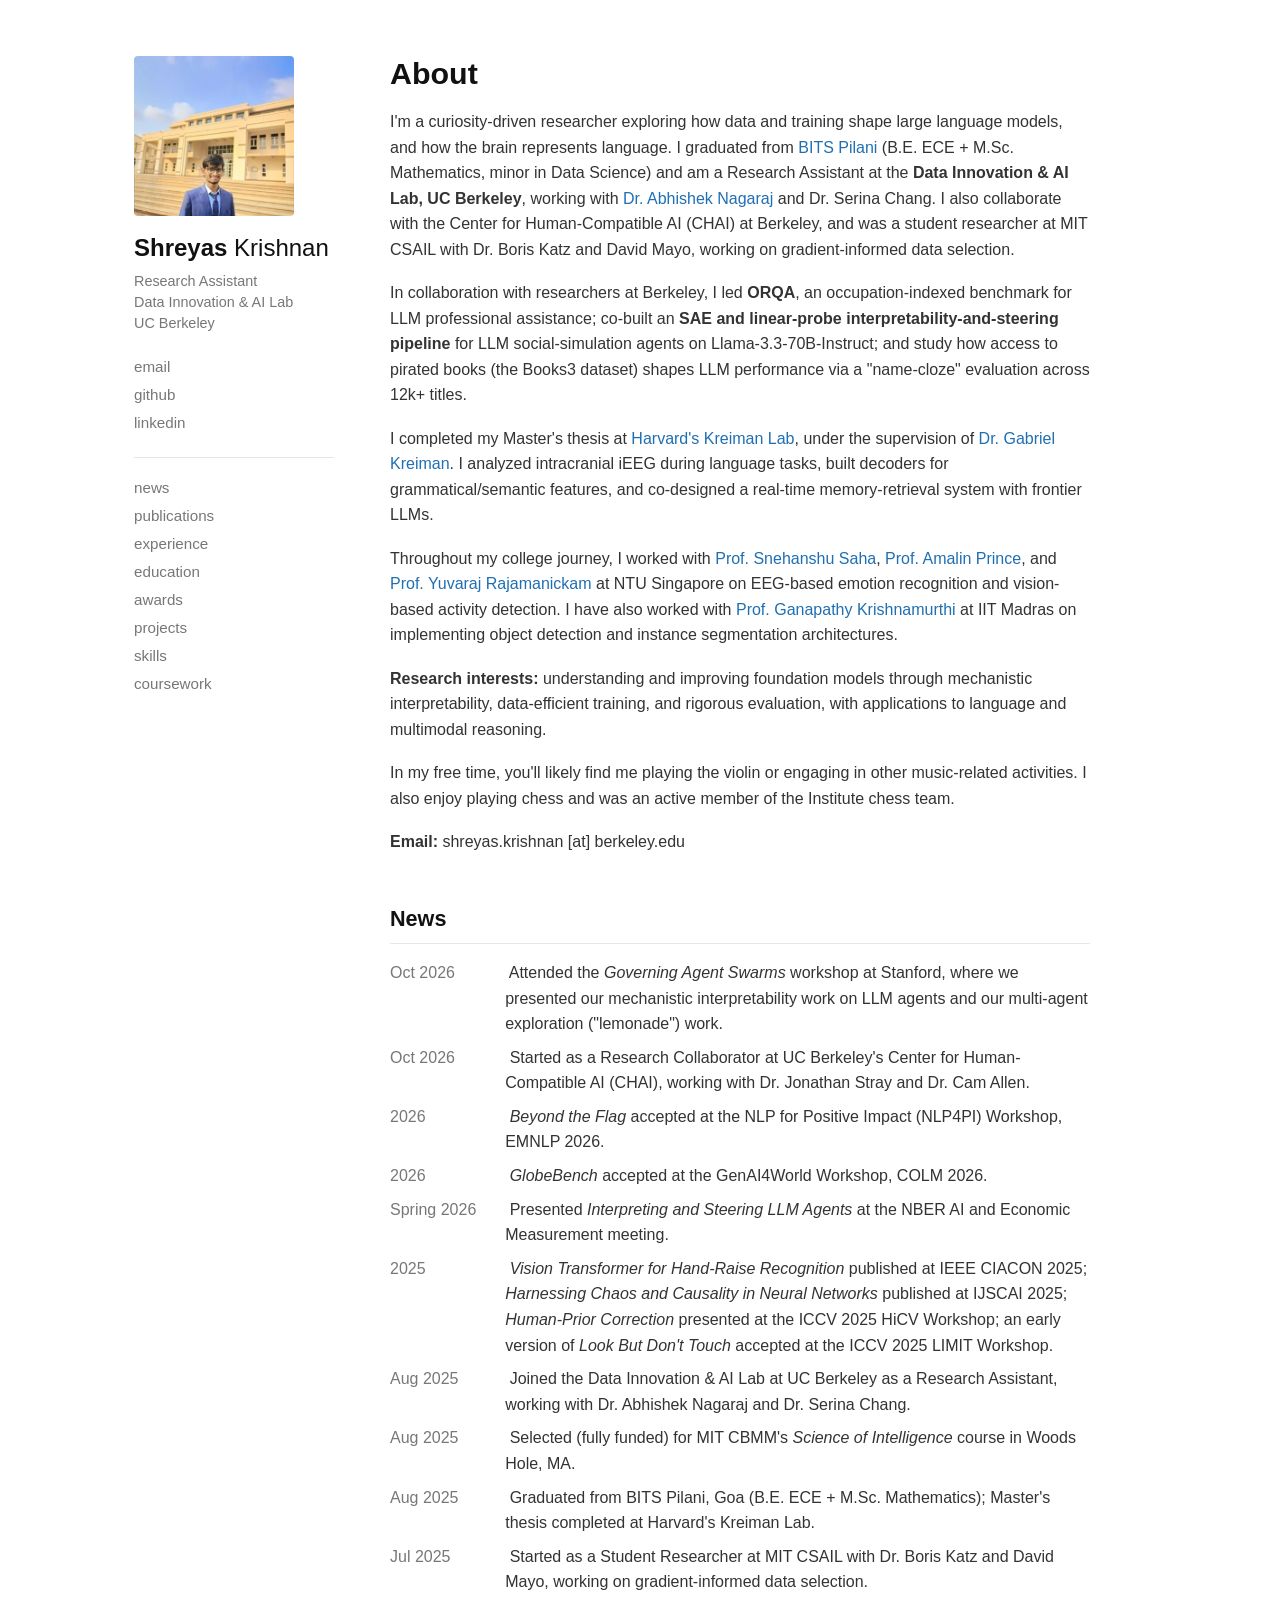
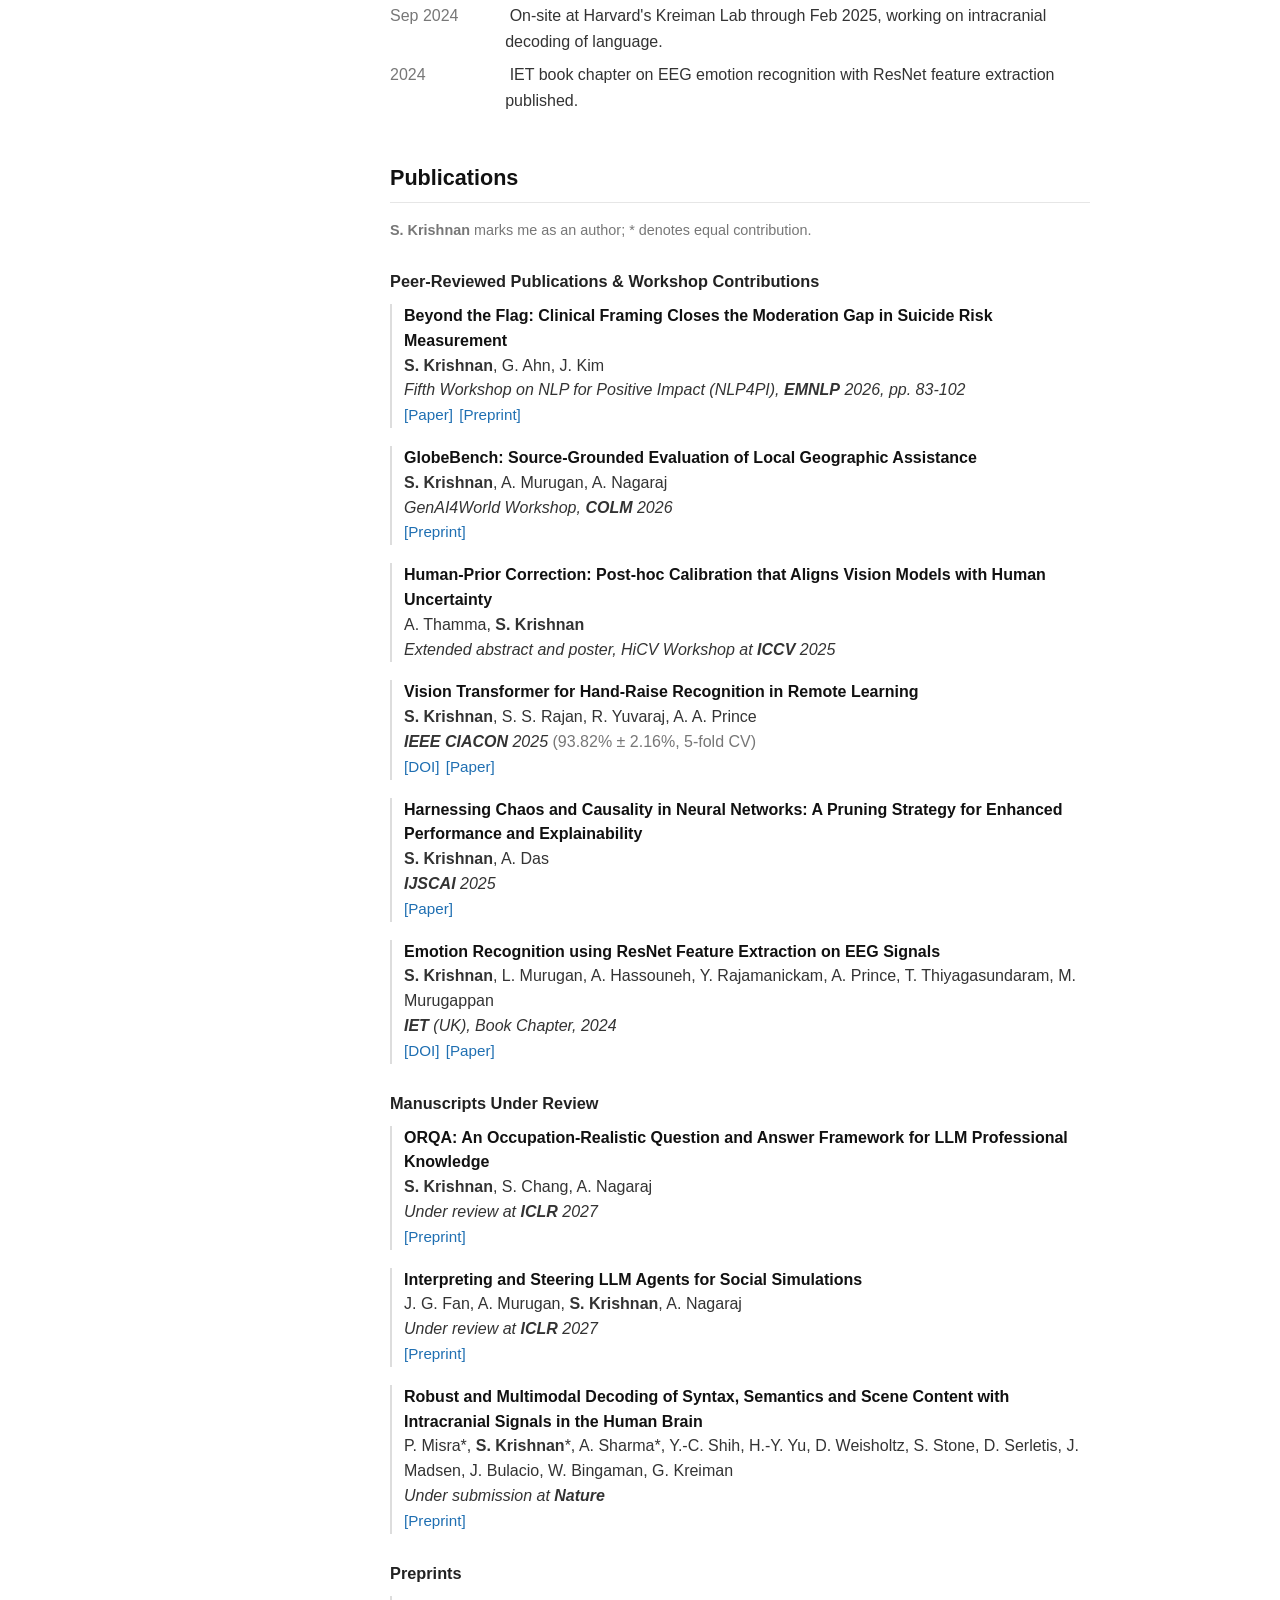
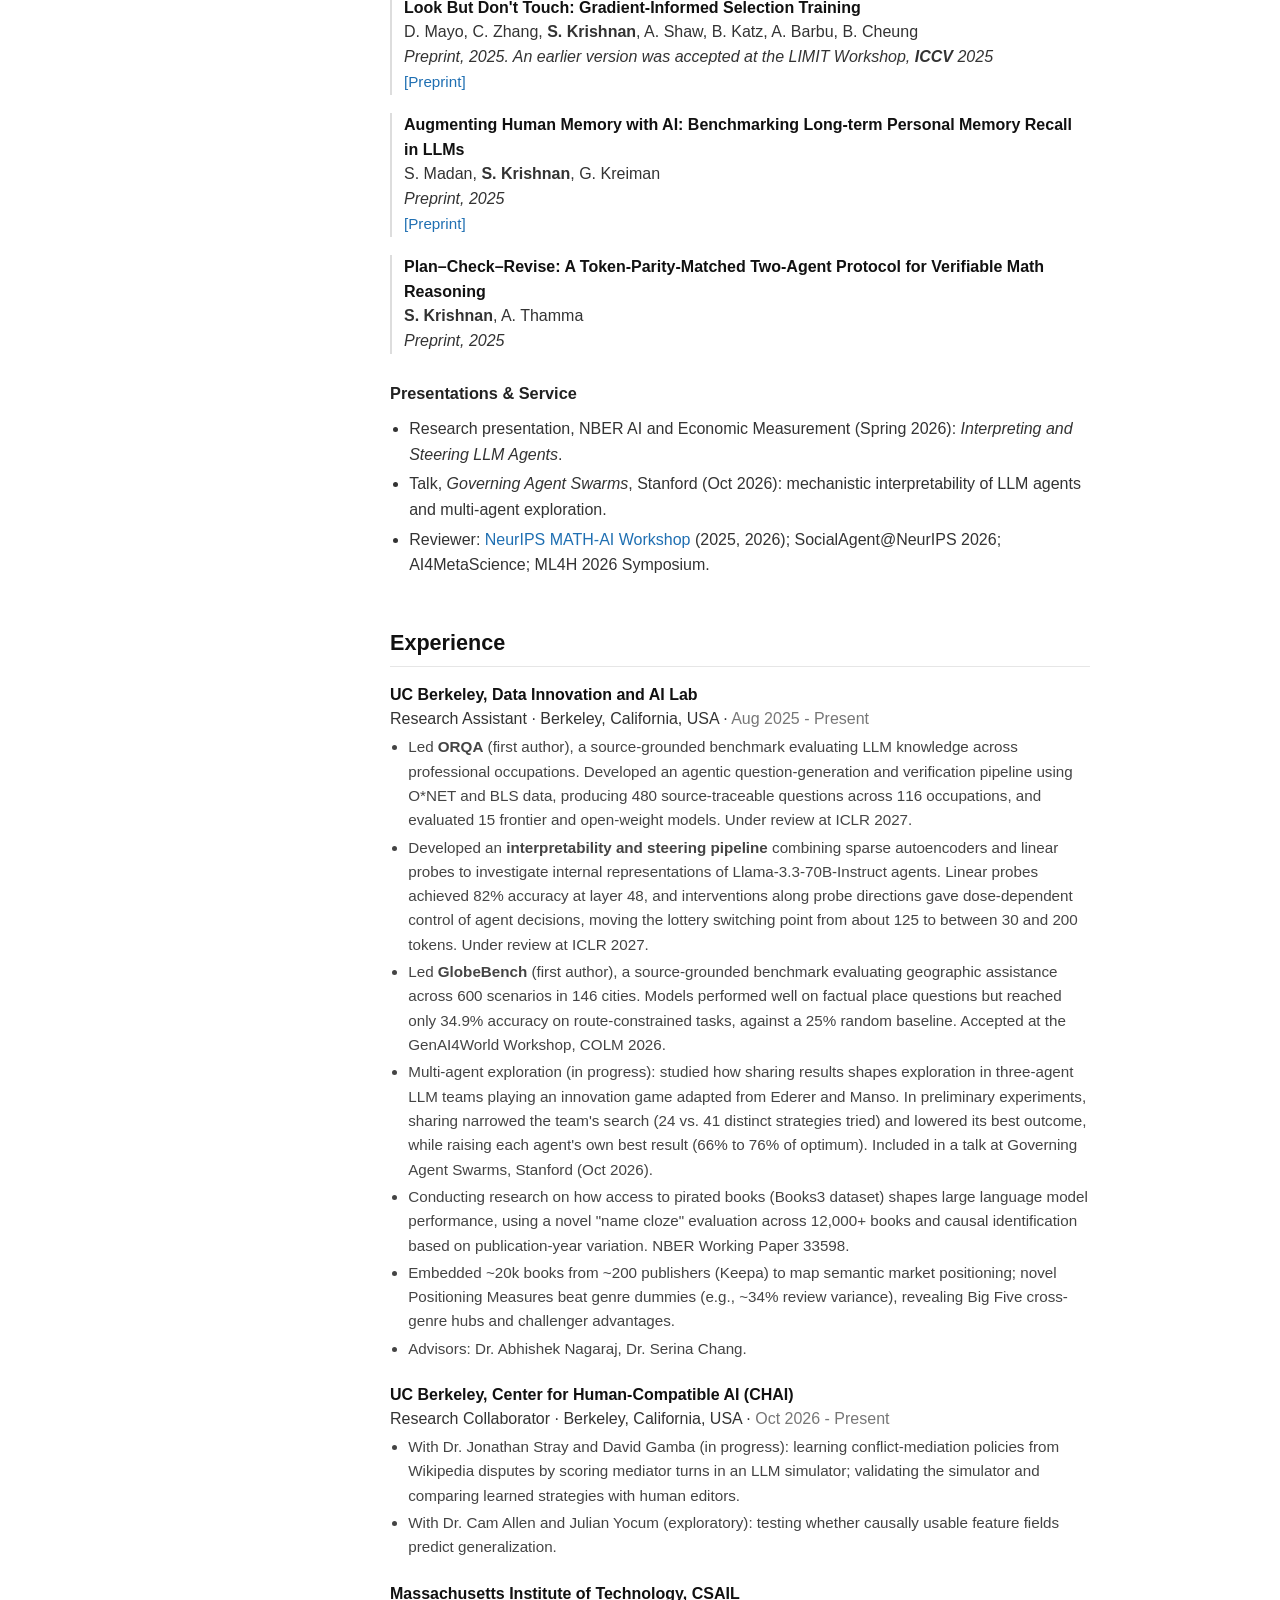
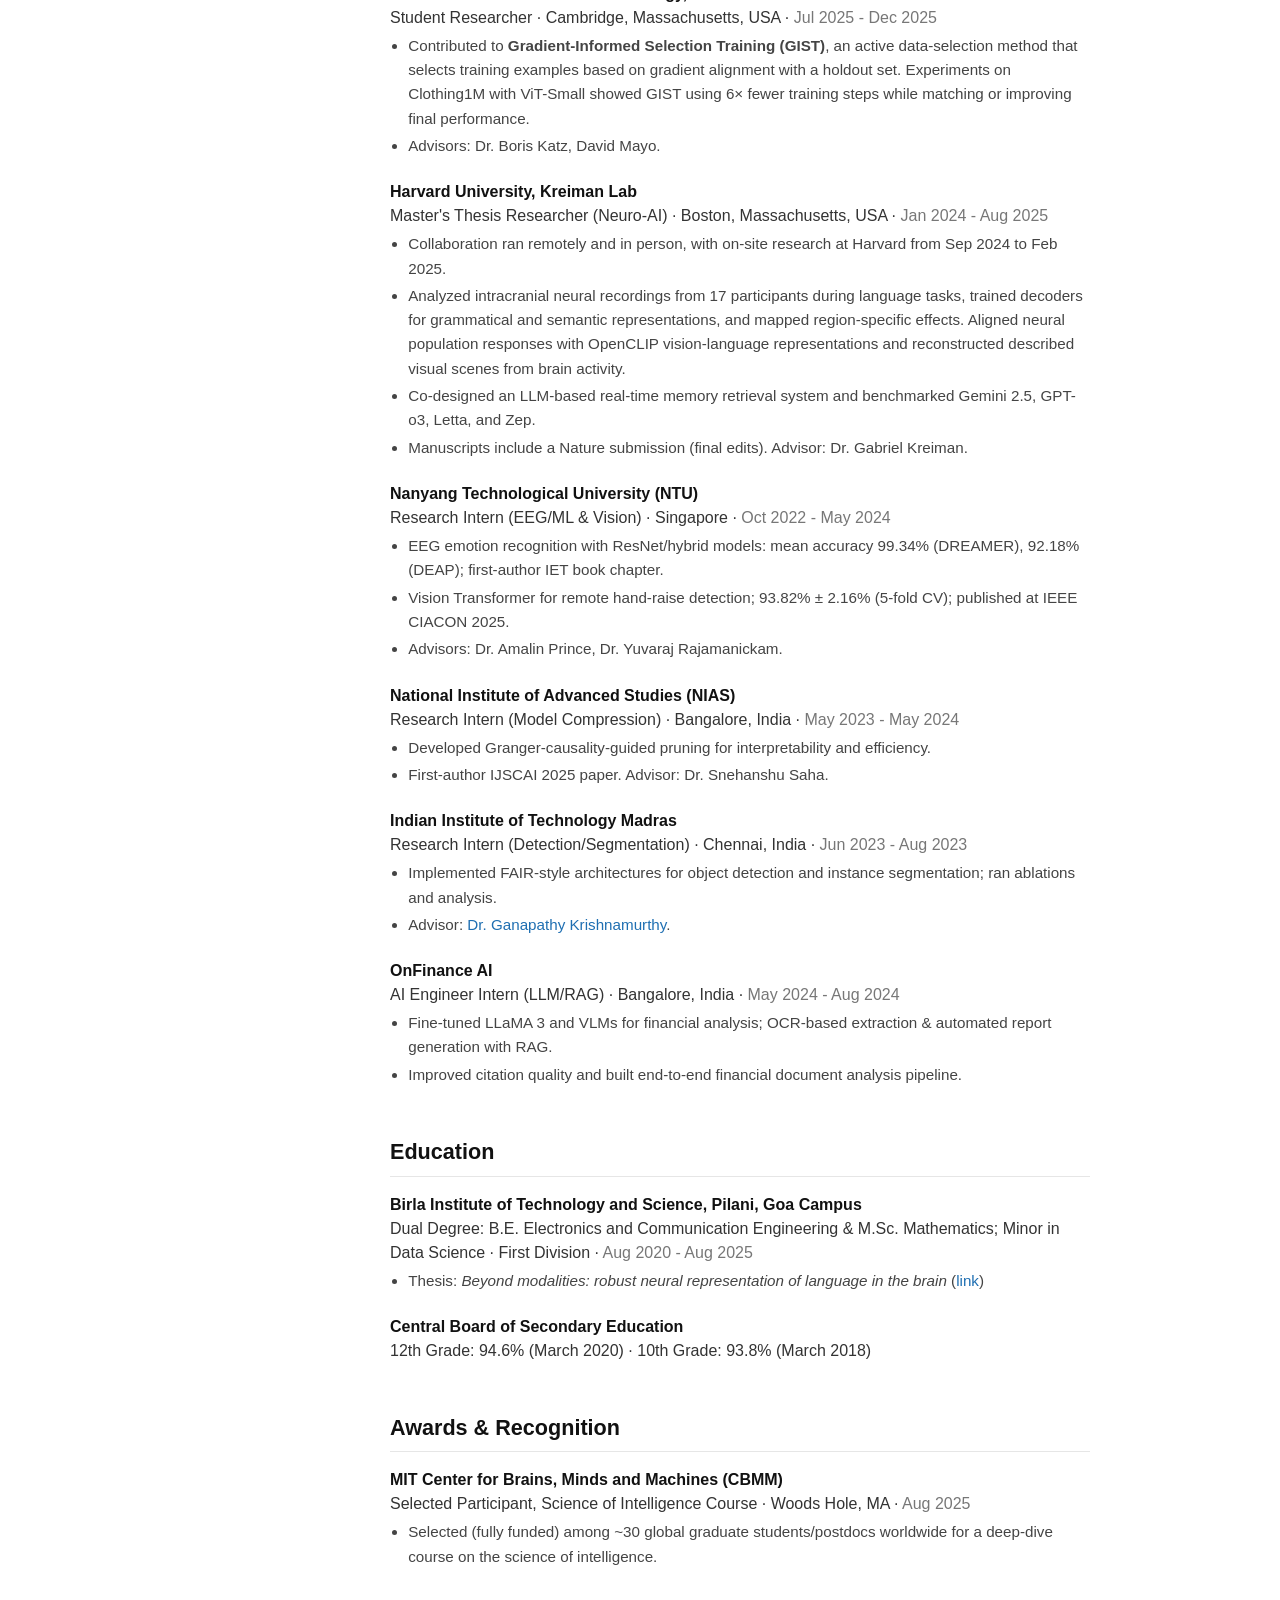
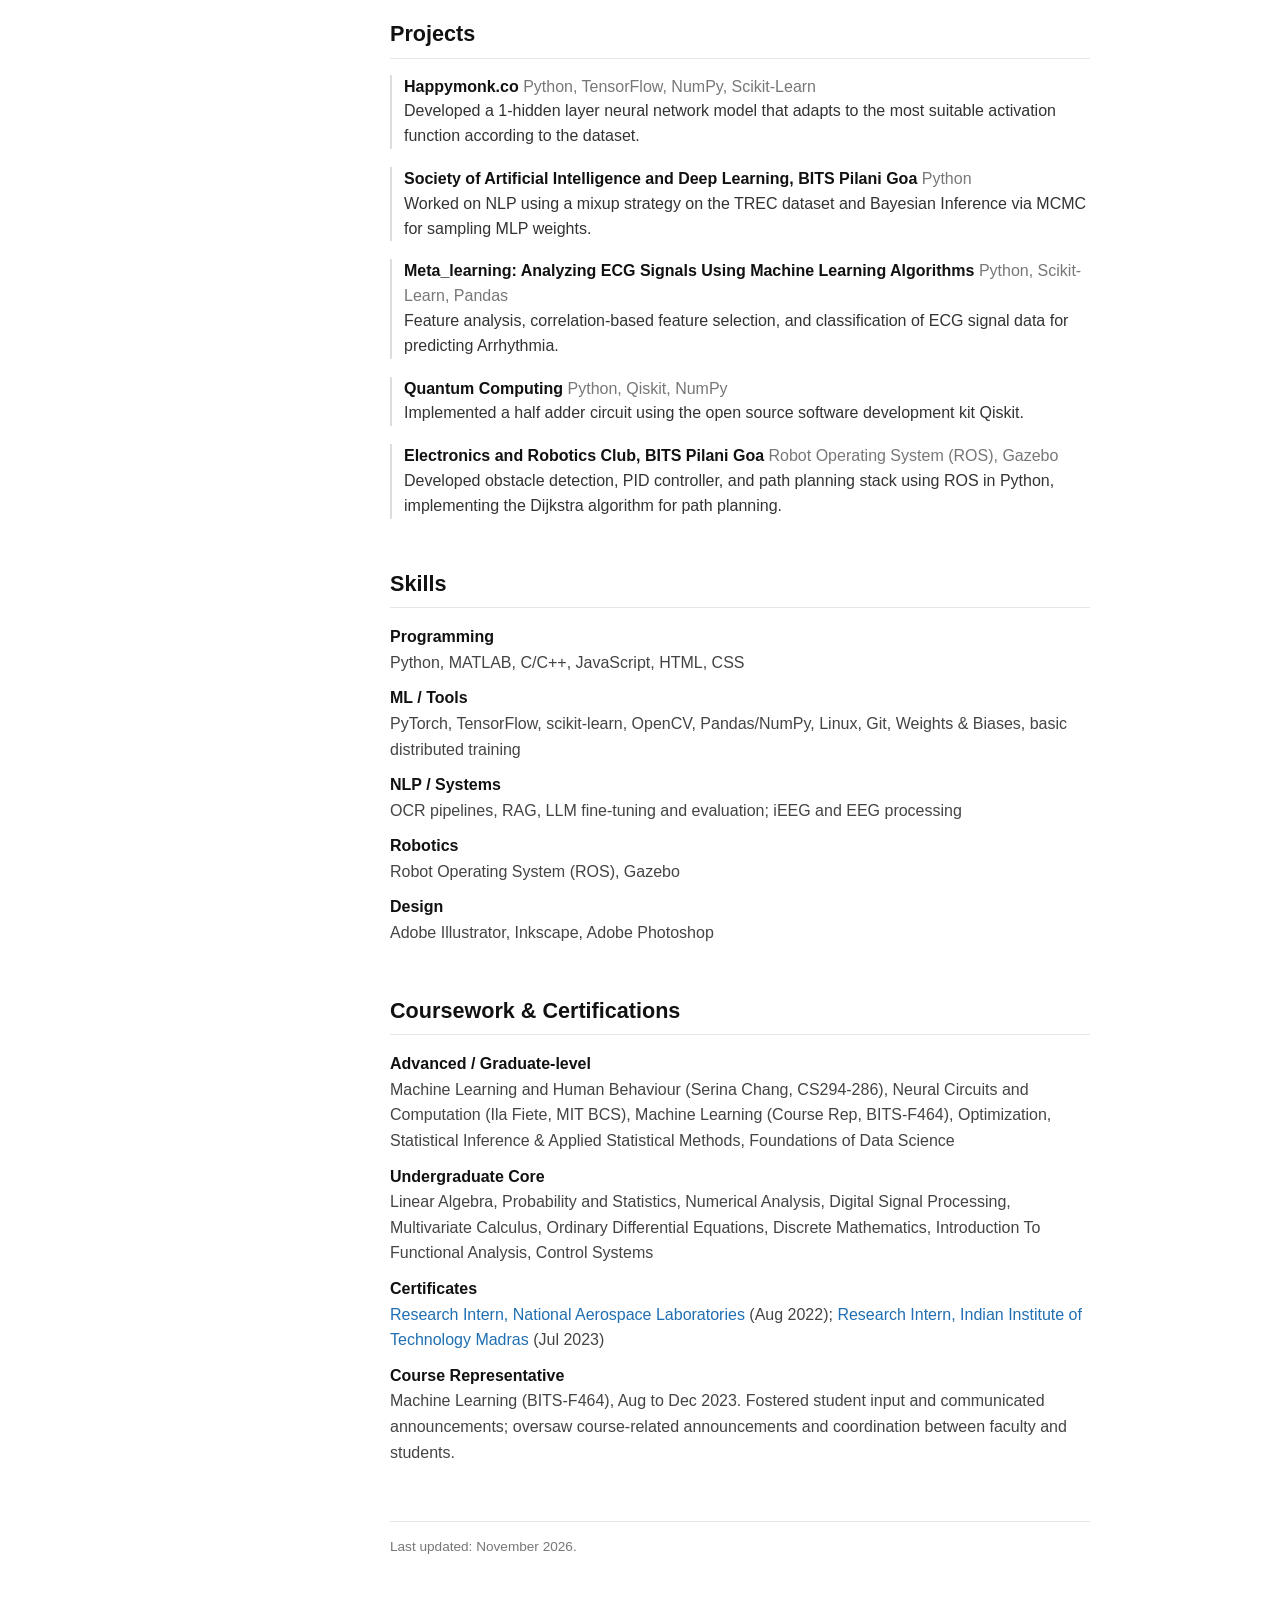
==== commit a97cd21c: "Use a single Berkeley email contact" ====
--- a/index.html
+++ b/index.html
@@ -22,8 +22,7 @@
             <p class="role">Research Assistant<br>Data Innovation &amp; AI Lab<br>UC Berkeley</p>
 
             <ul class="links">
-                <li><a href="mailto:shreyas21447@gmail.com">email</a></li>
-                <li><a href="mailto:shreyas.krishnan@berkeley.edu">berkeley email</a></li>
+                <li><a href="mailto:shreyas.krishnan@berkeley.edu">email</a></li>
                 <li><a href="https://github.com/sk160902" target="_blank" rel="noopener">github</a></li>
                 <li><a href="https://www.linkedin.com/in/shreyas-krishnan-579989212/" target="_blank" rel="noopener">linkedin</a></li>
             </ul>
@@ -57,7 +56,7 @@
 
                 <p>In my free time, you'll likely find me playing the violin or engaging in other music-related activities. I also enjoy playing chess and was an active member of the Institute chess team.</p>
 
-                <p><strong>Email:</strong> shreyas21447 [at] gmail.com &middot; shreyas.krishnan [at] berkeley.edu</p>
+                <p><strong>Email:</strong> shreyas.krishnan [at] berkeley.edu</p>
             </section>
 
             <section id="news">
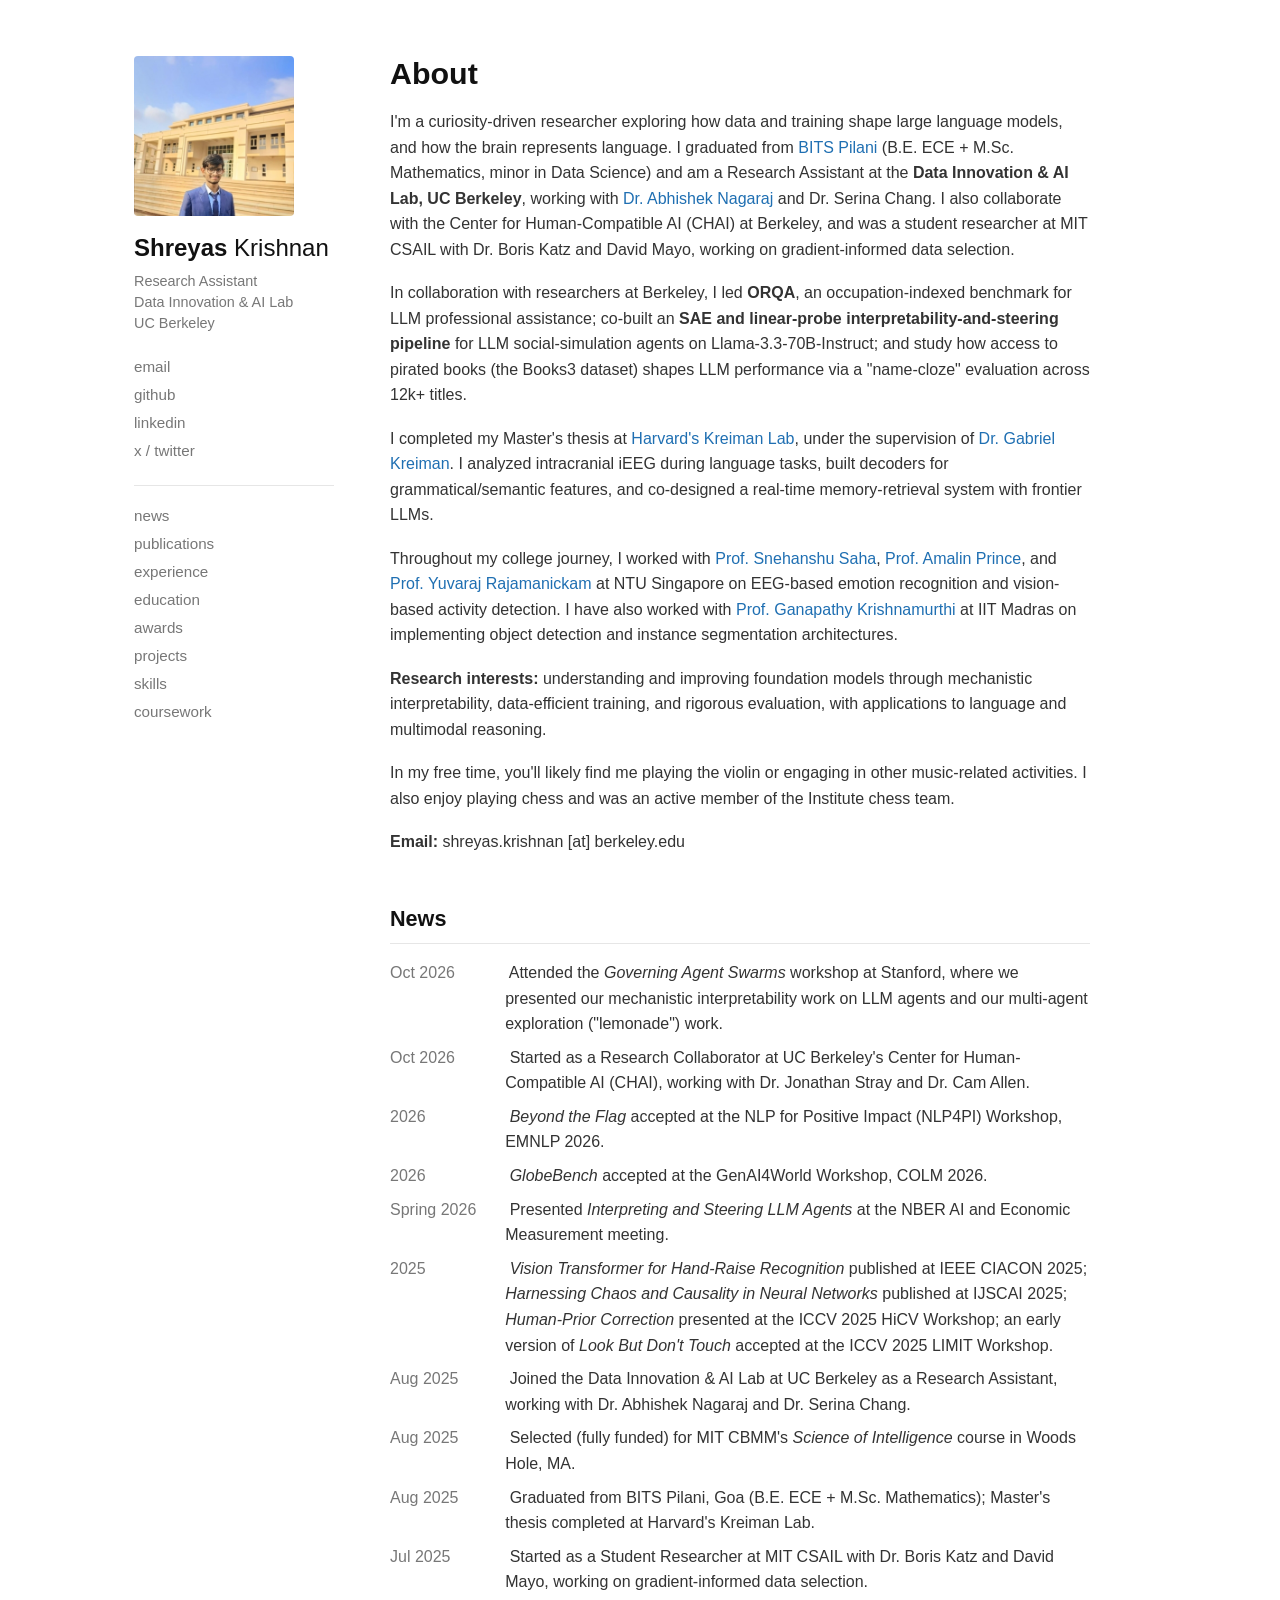
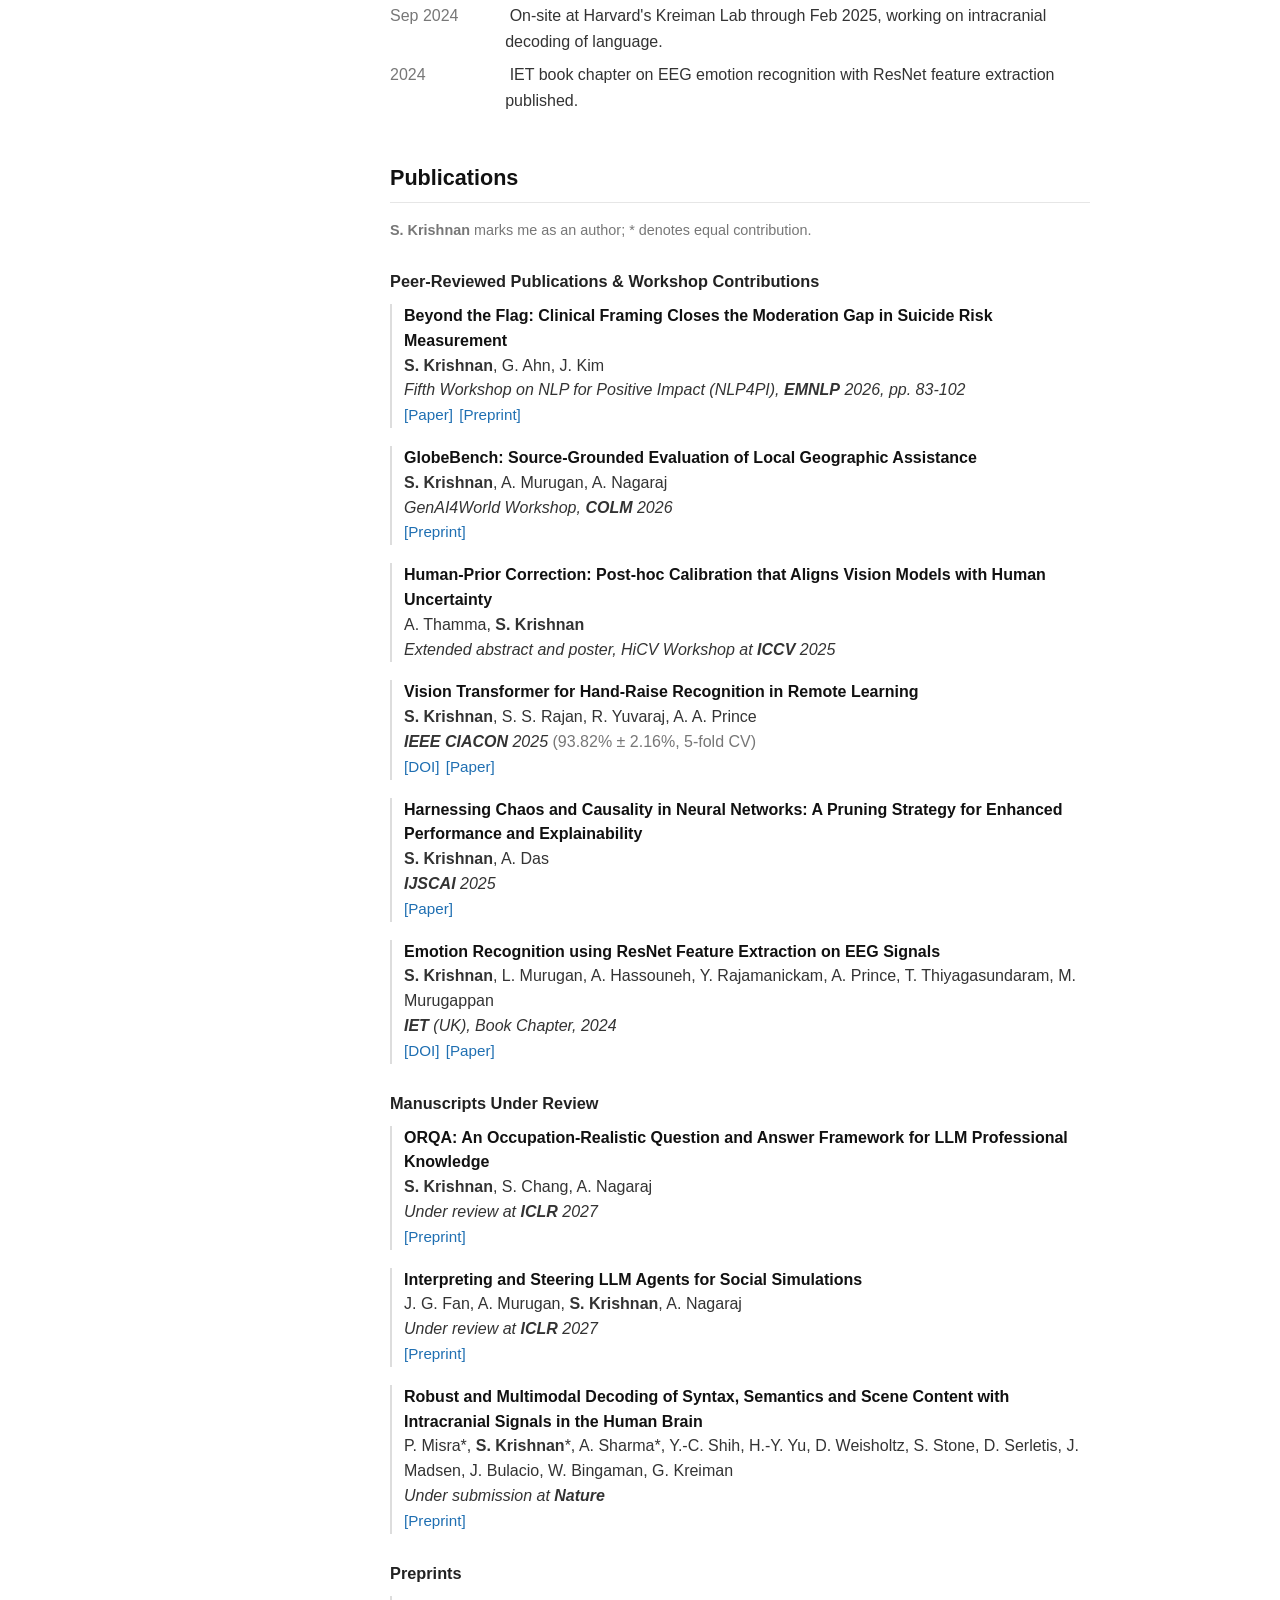
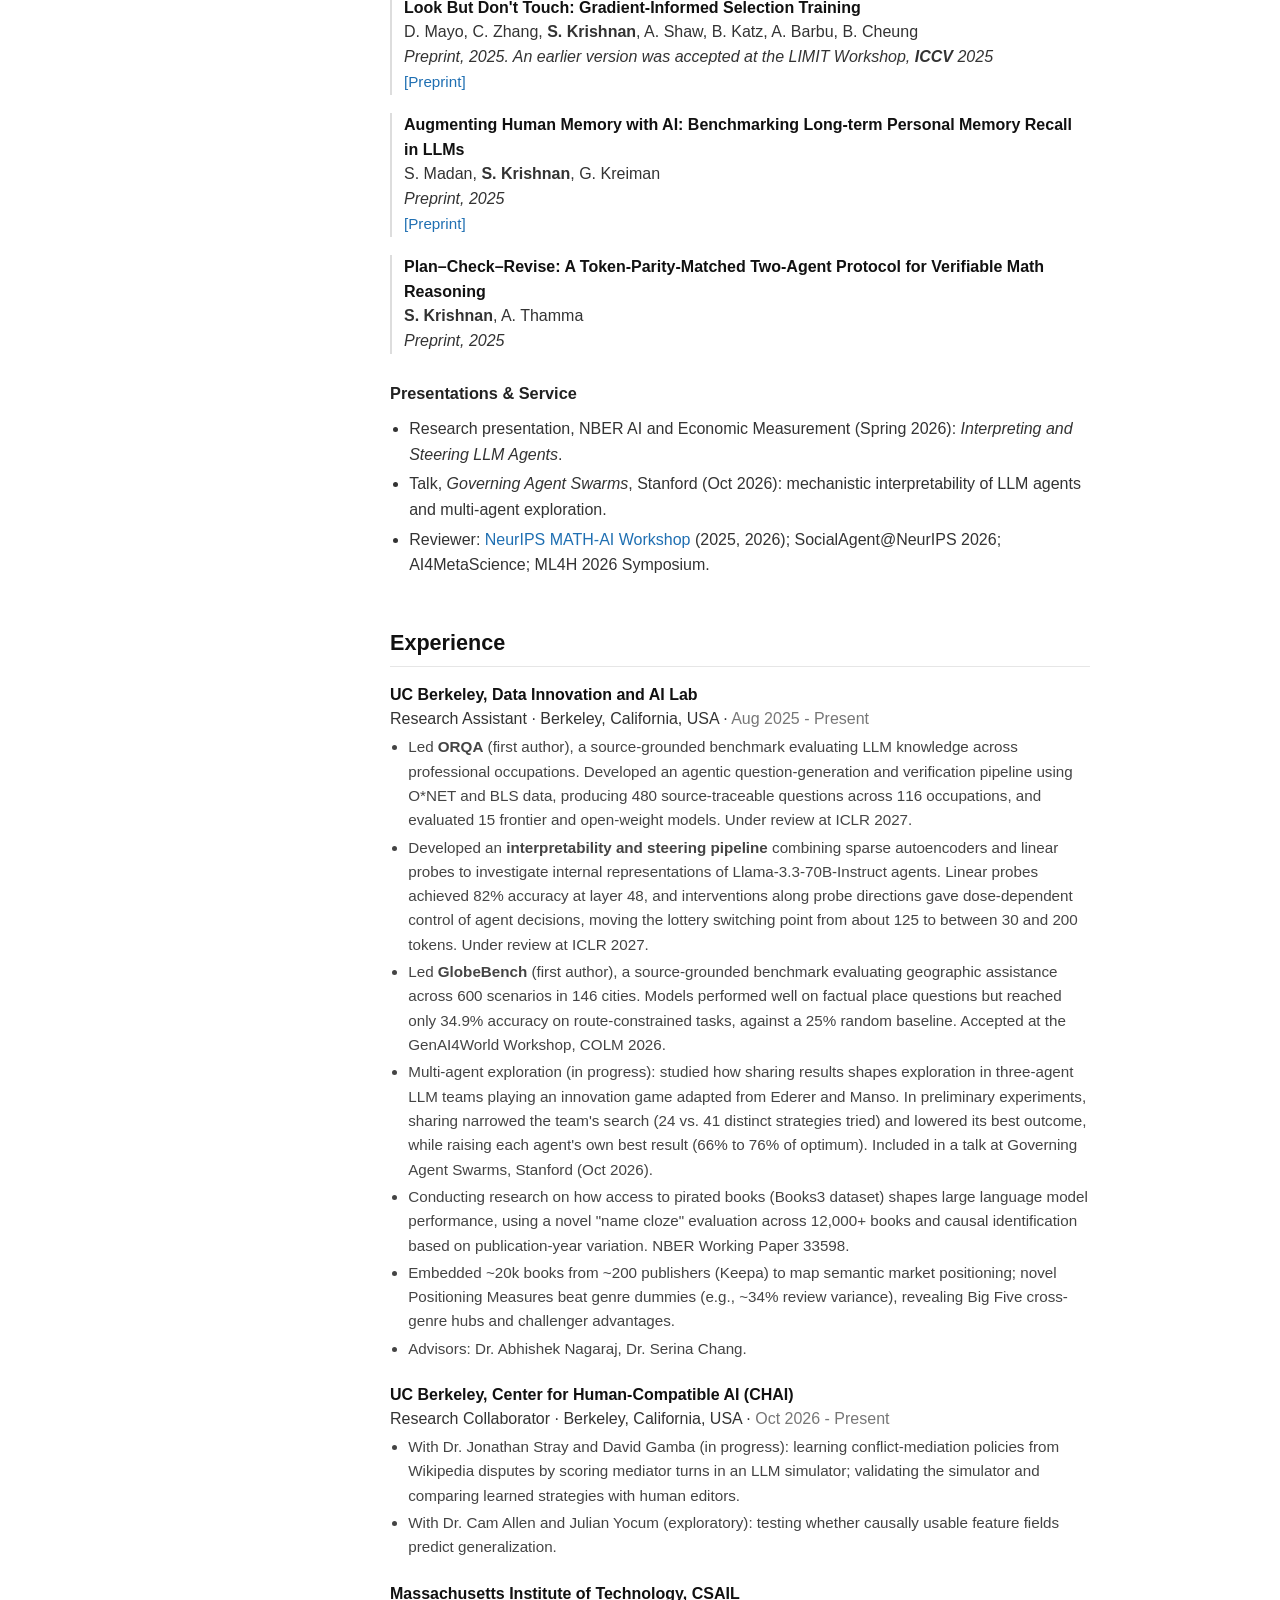
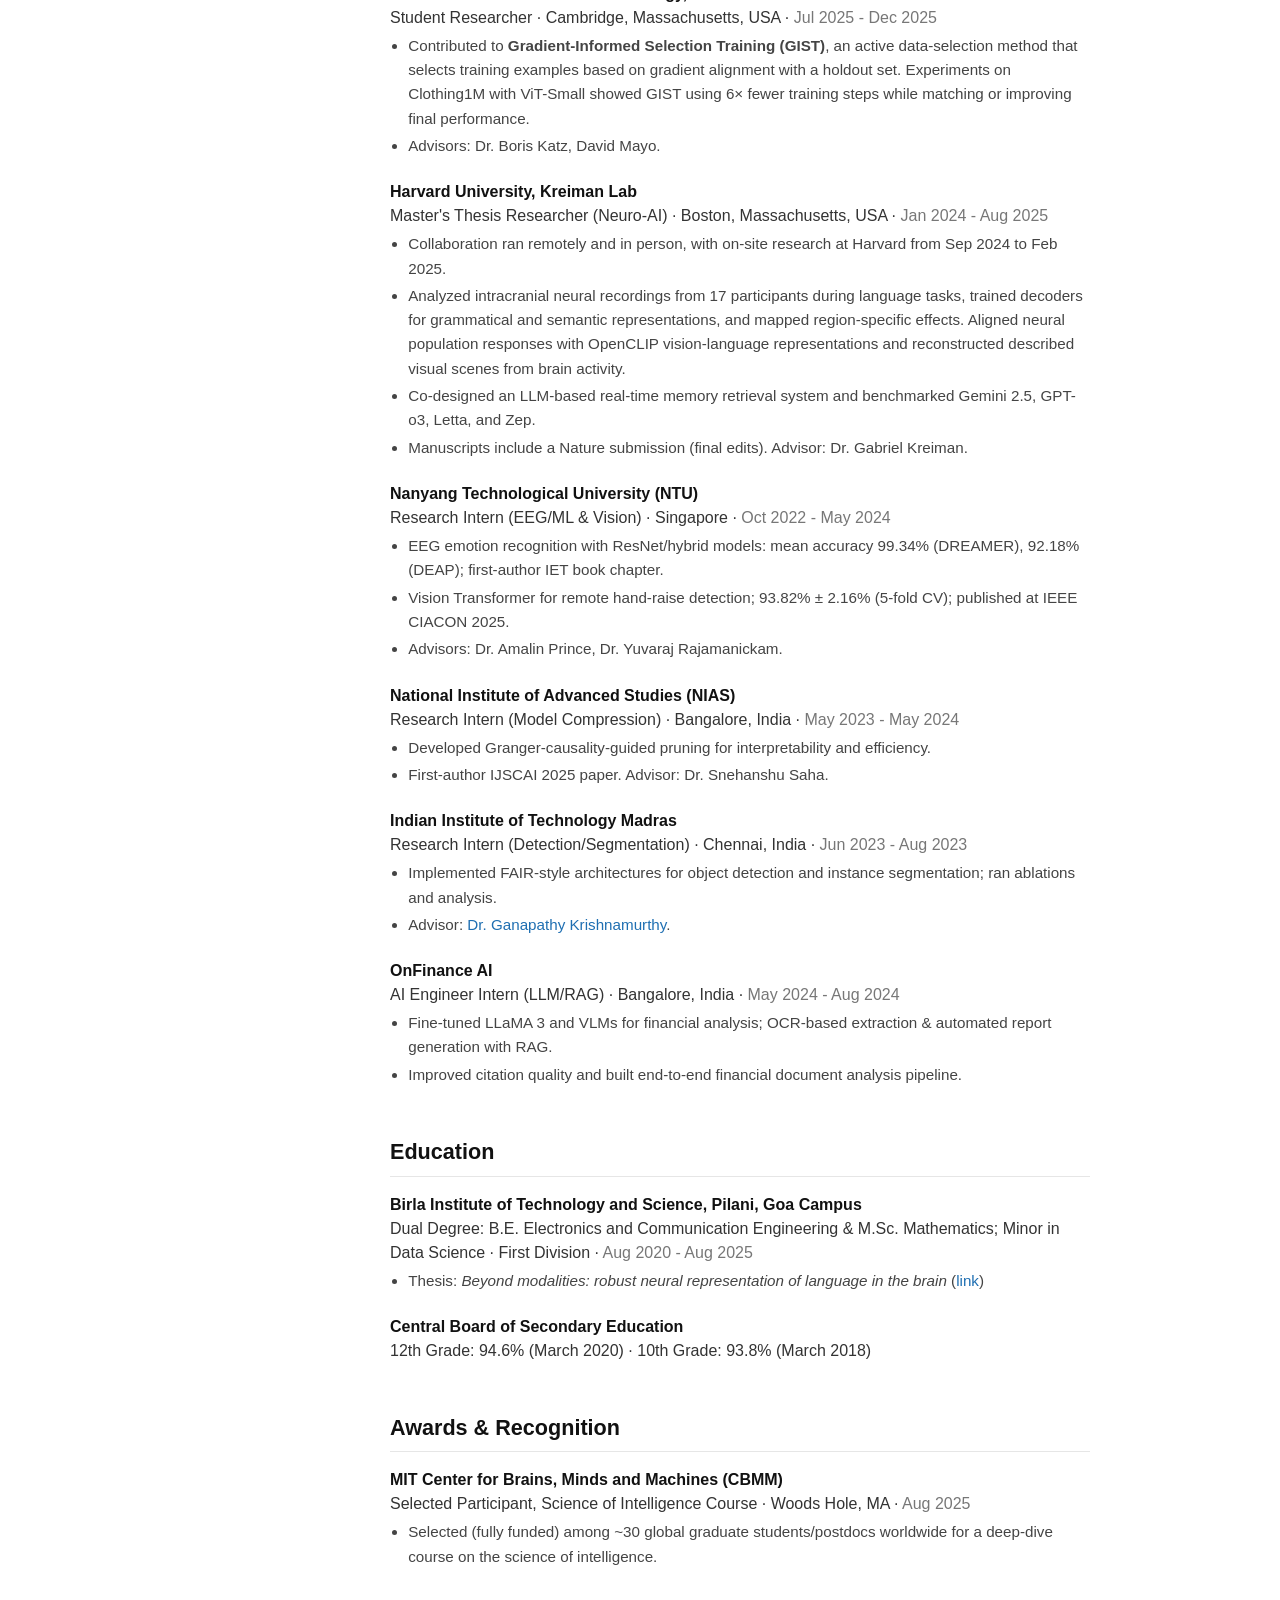
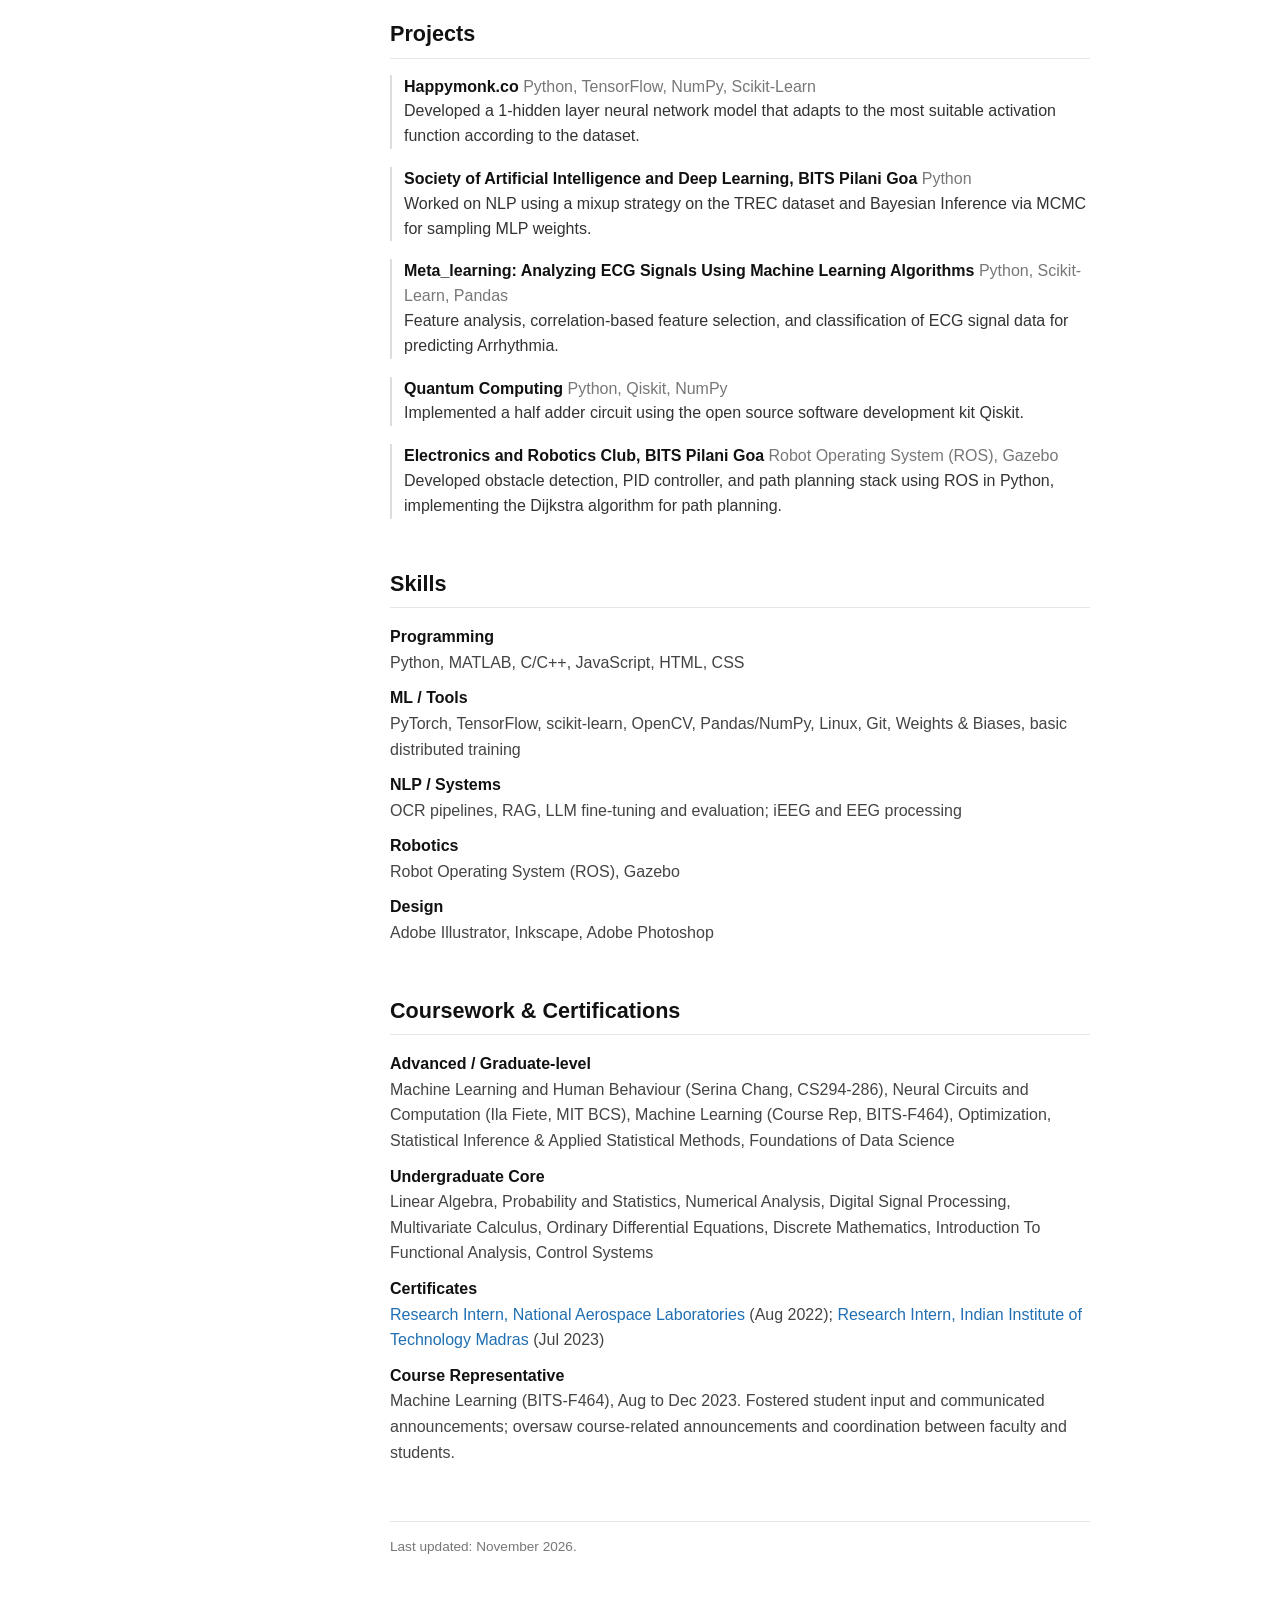
==== commit 6d1afda0: "Add X profile link to sidebar" ====
--- a/index.html
+++ b/index.html
@@ -25,6 +25,7 @@
                 <li><a href="mailto:shreyas.krishnan@berkeley.edu">email</a></li>
                 <li><a href="https://github.com/sk160902" target="_blank" rel="noopener">github</a></li>
                 <li><a href="https://www.linkedin.com/in/shreyas-krishnan-579989212/" target="_blank" rel="noopener">linkedin</a></li>
+                <li><a href="https://x.com/ShreyasK1609" target="_blank" rel="noopener">x / twitter</a></li>
             </ul>
 
             <ul class="links nav">
